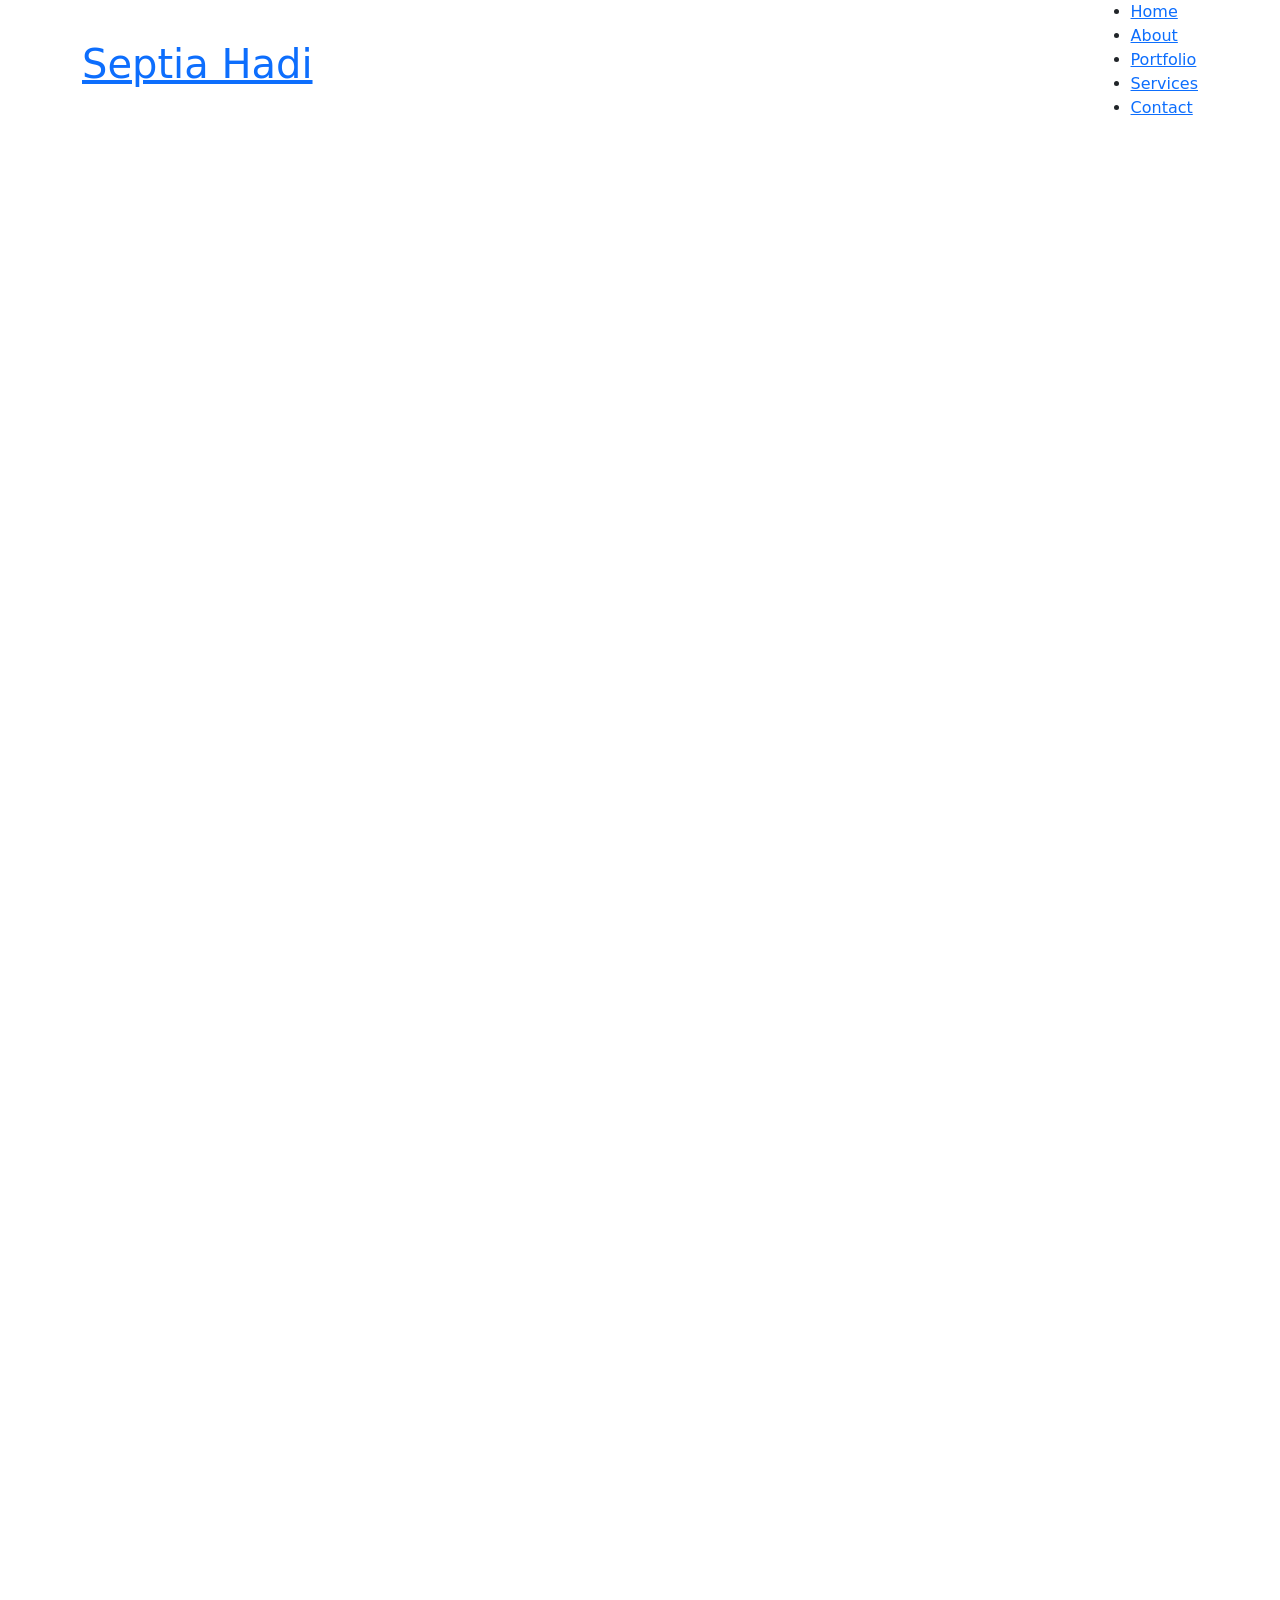
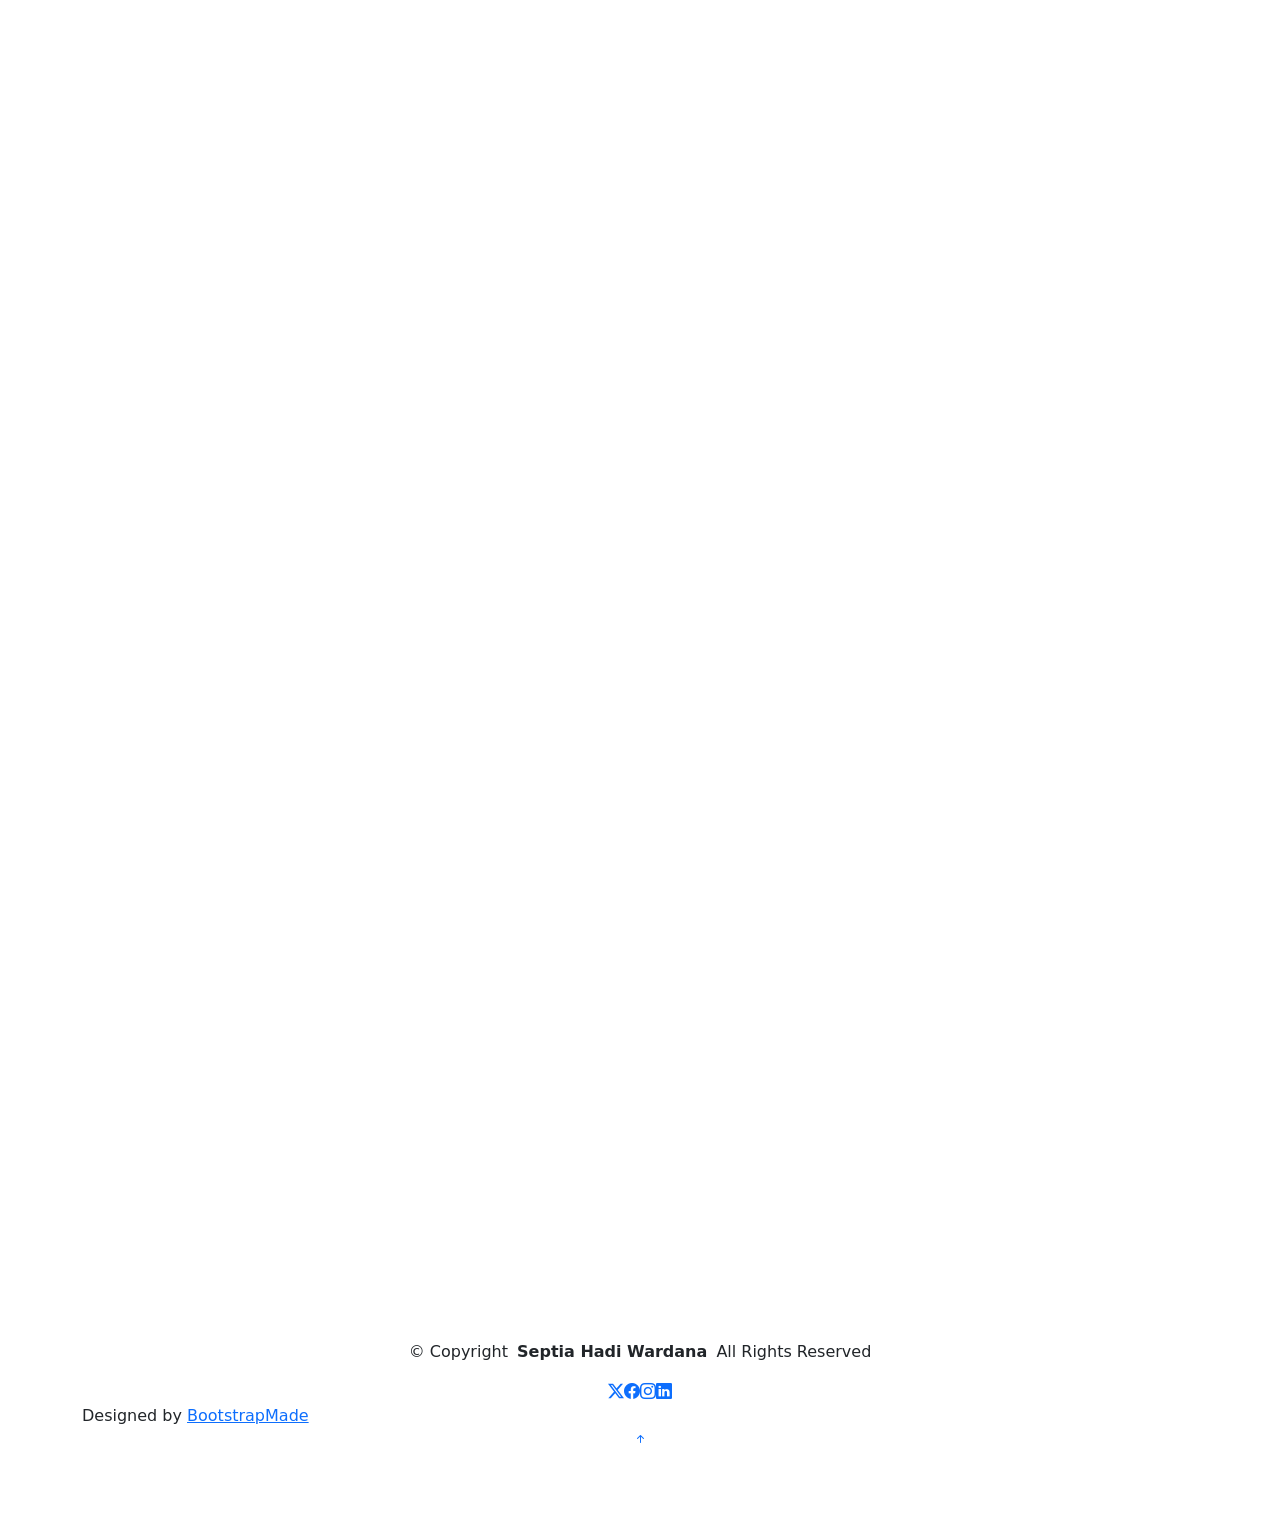
==== index.html @ 5778db3b "first commit" ====
<!DOCTYPE html>
<html lang="en">

<head>
  <meta charset="utf-8">
  <meta content="width=device-width, initial-scale=1.0" name="viewport">
  <title>Septia Hadi</title>
  <meta name="description" content="Website Portfolio">
  <meta name="keywords" content="Septia Hadi">

  <!-- Favicons -->
  <link href="assets/img/favicon.png" rel="icon">
  <link href="assets/img/apple-touch-icon.png" rel="apple-touch-icon">

  <!-- Fonts -->
  <link href="https://fonts.googleapis.com" rel="preconnect">
  <link href="https://fonts.gstatic.com" rel="preconnect" crossorigin>
  <link href="https://fonts.googleapis.com/css2?family=Roboto:ital,wght@0,100;0,300;0,400;0,500;0,700;0,900;1,100;1,300;1,400;1,500;1,700;1,900&family=Poppins:ital,wght@0,100;0,200;0,300;0,400;0,500;0,600;0,700;0,800;0,900;1,100;1,200;1,300;1,400;1,500;1,600;1,700;1,800;1,900&family=Raleway:ital,wght@0,100;0,200;0,300;0,400;0,500;0,600;0,700;0,800;0,900;1,100;1,200;1,300;1,400;1,500;1,600;1,700;1,800;1,900&display=swap" rel="stylesheet">

  <!-- Vendor CSS Files -->
  <link href="assets/vendor/bootstrap/css/bootstrap.min.css" rel="stylesheet">
  <link href="assets/vendor/bootstrap-icons/bootstrap-icons.css" rel="stylesheet">
  <link href="assets/vendor/aos/aos.css" rel="stylesheet">
  <link href="assets/vendor/glightbox/css/glightbox.min.css" rel="stylesheet">
  <link href="assets/vendor/swiper/swiper-bundle.min.css" rel="stylesheet">

  <!-- Main CSS File -->
  <link href="assets/css/main.css" rel="stylesheet">

  <!-- =======================================================
  * Template Name: DevFolio
  * Template URL: https://bootstrapmade.com/devfolio-bootstrap-portfolio-html-template/
  * Updated: Aug 07 2024 with Bootstrap v5.3.3
  * Author: BootstrapMade.com
  * License: https://bootstrapmade.com/license/
  ======================================================== -->
</head>

<body class="index-page">

  <header id="header" class="header d-flex align-items-center sticky-top">
    <div class="container-fluid container-xl position-relative d-flex align-items-center justify-content-between">

      <a href="index.html" class="logo d-flex align-items-center">
        <!-- Uncomment the line below if you also wish to use an image logo -->
        <!-- <img src="assets/img/logo.png" alt=""> -->
        <h1 class="sitename">Septia Hadi</h1>
      </a>

      <nav id="navmenu" class="navmenu">
        <ul>
          <li><a href="#hero" class="active">Home<br></a></li>
          <li><a href="#about">About</a></li>
          <li><a href="#portfolio">Portfolio</a></li>
          <li><a href="#services">Services</a></li>
          <li><a href="#contact">Contact</a></li>
        </ul>
        <i class="mobile-nav-toggle d-xl-none bi bi-list"></i>
      </nav>

    </div>
  </header>

  <main class="main">

    <!-- Hero Section -->
    <section id="hero" class="hero section dark-background">

      <img src="assets/img/hero-img3.jpg" alt="" data-aos="fade-in">

      <div class="container d-flex flex-column align-items-center justify-content-center text-center" data-aos="fade-up" data-aos-delay="80">
        <h1>Hi there... I'm</h1>
        <h2>Septia Hadi Wardana</h2>
        <p><span class="typed" data-typed-items="Geoscience, Data Visualization, GIS, Machine Learning Enthusiast"></span></p>
      </div>

    </section><!-- /Hero Section -->

    <!-- About Section -->
    <section id="about" class="resume section">

      <!-- Section Title -->
      <div class="container section-title" data-aos="fade-up">
        <h2>Resume</h2>
        <p>Resume and experience</p>
      </div><!-- End Section Title -->

      <div class="container">

        <div class="row">

          <div class="col-lg-6" data-aos="fade-up" data-aos-delay="100">
            <h3 class="resume-title">Sumary</h3>

            <div class="resume-item pb-0">
              <h4>Septia Hadi Wardana, S.T.</h4>
              <p><em>A professional with geological engineering background and deep interest in geospatial data analysis and AI application in the energy industry. Experienced in geological exploration, coal mining, GIS, and geoscience data analysis, I am currently developing expertise in data scientist processing with a focus on machine learning for geo-energy, and data-driven geological modeling.</em></p>
              <ul>
                <li>Indonesia</li>
                <li>(628) 11-591-004</li>
                <li>septiahdi.w.06@gmail.com</li>
              </ul>
            </div><!-- Edn Resume Item -->

            <h3 class="resume-title">Education</h3>
            <div class="resume-item">
              <h4>Specialization (Non-Degree) - Machine Learning</h4>
              <h5>2025 (ongoing)</h5>
              <p><em>Stanford Online by Stanford University</em></p>
              <p>Complete a specialization in Machine Learning that covers fundamental concepts such as supervised and unsupervised learning, neural networks, and their applications in geospatial data analysis and energy exploration.</p>
            </div><!-- Edn Resume Item -->

            <div class="resume-item">
              <h4>Bachelor of Science - Geological Engineering</h4>
              <h5>2017</h5>
              <p><em>Mulawarman University, East Kalimantan</em></p>
              <p>Gained an in-depth understanding of structural geology, natural resource exploration, and GIS and geological modeling applications. The thesis focuses on analyzing the geological structure of the anticline zone in Palaran District, which involves field data-based geological mapping and interpretation.</p>
            </div><!-- Edn Resume Item -->

          </div>
<!--
          <div class="col-lg-6" data-aos="fade-up" data-aos-delay="200">
            <h3 class="resume-title">Professional Experience</h3>
            <div class="resume-item">
              <h4>Senior graphic design specialist</h4>
              <h5>2019 - Present</h5>
              <p><em>Experion, New York, NY </em></p>
              <ul>
                <li>Lead in the design, development, and implementation of the graphic, layout, and production communication materials</li>
                <li>Delegate tasks to the 7 members of the design team and provide counsel on all aspects of the project. </li>
                <li>Supervise the assessment of all graphic materials in order to ensure quality and accuracy of the design</li>
                <li>Oversee the efficient use of production project budgets ranging from $2,000 - $25,000</li>
              </ul>
            </div><!-- Edn Resume Item -->
<!--
            <div class="resume-item">
              <h4>Graphic design specialist</h4>
              <h5>2017 - 2018</h5>
              <p><em>Stepping Stone Advertising, New York, NY</em></p>
              <ul>
                <li>Developed numerous marketing programs (logos, brochures,infographics, presentations, and advertisements).</li>
                <li>Managed up to 5 projects or tasks at a given time while under pressure</li>
                <li>Recommended and consulted with clients on the most appropriate graphic design</li>
                <li>Created 4+ design presentations and proposals a month for clients and account managers</li>
              </ul>
            </div><!-- Edn Resume Item -->

          </div>

        </div>

      </div>
    </section><!-- /Resume Section -->


    <!-- Portfolio Section -->
    <section id="portfolio" class="portfolio section">

      <!-- Section Title -->
      <div class="container section-title" data-aos="fade-up">
        <h2>Portfolio</h2>
        <p>My Featured Works</p>
      </div><!-- End Section Title -->

      <div class="container">

        <div class="isotope-layout" data-default-filter="*" data-layout="masonry" data-sort="original-order">

          <ul class="portfolio-filters isotope-filters" data-aos="fade-up" data-aos-delay="100">
            <li data-filter="*" class="filter-active">All</li>
            <li data-filter=".filter-app">Research & Projects</li>
            <li data-filter=".filter-product">Data Visualization</li>
            <li data-filter=".filter-insight">Article</li>
            <li data-filter=".filter-branding">Branding</li>
            <li data-filter=".filter-books">Photography</li>
          </ul><!-- End Portfolio Filters -->

          <div class="row gy-4 isotope-container" data-aos="fade-up" data-aos-delay="200">

            <div class="col-lg-4 col-md-6 portfolio-item isotope-item filter-app">
              <img src="assets/img/portfolio/improvement.png" class="img-fluid" alt="">
              <div class="portfolio-info">
                <h4>MINING IMPROVEMENT : “Optimizing Lost Time During Operator Shift Change”</h4>
                <p>Reseacrh & Improvement - Reducing Loss Time During Operator Shift Change from 8.8% to 0% by Optimizing the Duration of Morning Talk/P5M on Panel 2 (F4.3 & F4.4).</p>
                <a href="assets/img/portfolio/improvement.png" title="Geological Structure Cross-Section Restoration of the Anticline Zone in the Handil Bakti Area" data-gallery="portfolio-gallery-app" class="glightbox preview-link"><i class="bi bi-zoom-in"></i></a>
                <a href="https://drive.google.com/file/d/1AMleddajtrNzSu20CA59-ZBj1AzIqWbc/view?usp=sharing" title="More Details" class="details-link"><i class="bi bi-link-45deg"></i></a>
              </div>
            </div><!-- End Portfolio Research & Projects 7 Item -->

            <div class="col-lg-4 col-md-6 portfolio-item isotope-item filter-app">
              <img src="assets/img/portfolio/short-term-forecasting.png" class="img-fluid" alt="">
              <div class="portfolio-info">
                <h4>Short-term Mine Planning : Forecasting</h4>
                <p>Short Term Planning in mining is a plan that typically covers a daily to monthly period, depending on operational objectives and needs. It aims to effectively manage mine operations in the short term, taking into consideration production targets, material quality and safety.</p>
                <a href="assets/img/portfolio/short-term-forecasting.png" title="Short Term Planning in mining is a plan that typically covers a daily to monthly period, depending on operational objectives and needs. It aims to effectively manage mine operations in the short term, taking into consideration production targets, material quality and safety." data-gallery="portfolio-gallery-app" class="glightbox preview-link"><i class="bi bi-zoom-in"></i></a>
                <a href="https://drive.google.com/file/d/1YYc7R0ngNl-bxmYIabHUtcRuqEPh7b5A/view?usp=sharing" title="More Details" class="details-link"><i class="bi bi-link-45deg"></i></a>
              </div>
            </div><!-- End Portfolio Research & Projects 6 Item -->

            <div class="col-lg-4 col-md-6 portfolio-item isotope-item filter-app">
              <img src="assets/img/portfolio/Thesis-structure.png" class="img-fluid" alt="">
              <div class="portfolio-info">
                <h4>Geological Structure Cross-Section Restoration of the Anticline Zone in the Handil Bakti Area</h4>
                <p>Publication - Geological Structure Cross-Section Restoration of the Anticline Zone in the Handil Bakti Area, Palaran District, Samarinda City.. Thesis, Geological Engineering, Mulawarman University.</p>
                <a href="assets/img/portfolio/Thesis-structure.png" title="Geological Structure Cross-Section Restoration of the Anticline Zone in the Handil Bakti Area" data-gallery="portfolio-gallery-app" class="glightbox preview-link"><i class="bi bi-zoom-in"></i></a>
                <a href="https://drive.google.com/file/d/1Cml87aP_Icdf6f_Ra-2USGdxmuumQ4Oz/view?usp=sharing" title="More Details" class="details-link"><i class="bi bi-link-45deg"></i></a>
              </div>
            </div><!-- End Portfolio Research & Projects 5 Item -->

            <div class="col-lg-4 col-md-6 portfolio-item isotope-item filter-app">
              <img src="assets/img/portfolio/thesis-mapping.png" class="img-fluid" alt="">
              <div class="portfolio-info">
                <h4>Geological Mapping of the Handil Bakti Area, Palaran District, Samarinda City.</h4>
                <p>Publication - Geological Mapping of the Handil Bakti Area, Palaran District, Samarinda City. Thesis, Geological Engineering, Mulawarman University.</p>
                <a href="assets/img/portfolio/thesis-mapping.png" title="Geological Mapping of the Handil Bakti Area, Palaran District, Samarinda City." data-gallery="portfolio-gallery-app" class="glightbox preview-link"><i class="bi bi-zoom-in"></i></a>
                <a href="https://drive.google.com/file/d/1qs7FHbYeqw5Nwg7Xt7-zQJHEC0_q6M6q/view?usp=sharing" title="More Details" class="details-link"><i class="bi bi-link-45deg"></i></a>
              </div>
            </div><!-- End Portfolio Research & Projects 4 Item -->

            <div class="col-lg-4 col-md-6 portfolio-item isotope-item filter-app">
              <img src="assets/img/portfolio/Bahan galian C.png" class="img-fluid" alt="">
              <div class="portfolio-info">
                <h4>Geology and Mine Utilization of C Mineral Resources in Bukit Raya</h4>
                <p>Publication - Geology and Mine Utilization of C Mineral Resources in Bukit Raya Village, Tenggarong Seberang Subdistrict, Kutai Kartanegara Regency, East Kalimantan. Vol. 2, No. 1 (2019), Journal of Geological Engineering, Mulawarman University: BASIN.</p>
                <a href="assets/img/portfolio/Bahan galian C.png" title="Geology and Mine Utilization of C Mineral Resources in Bukit Raya" data-gallery="portfolio-gallery-app" class="glightbox preview-link"><i class="bi bi-zoom-in"></i></a>
                <a href="https://e-journals.unmul.ac.id/index.php/TG/article/view/6450" title="More Details" class="details-link"><i class="bi bi-link-45deg"></i></a>
              </div>
            </div><!-- End Portfolio Research & Projects 2 Item -->

            <div class="col-lg-4 col-md-6 portfolio-item isotope-item filter-app">
              <img src="assets/img/portfolio/erosivity.png" class="img-fluid" alt="">
              <div class="portfolio-info">
                <h4>Geographic Information System in the Analysis of Erosivity and Runoff Water Calculation in the Gunung Lingai Area</h4>
                <p>Research - Geographic Information System in the Analysis of Erosivity and Runoff Water Calculation in the Gunung Lingai Area, Samarinda City. Mengkarang Competition 2019.</p>
                <a href="assets/img/portfolio/erosivity.png" title="Geographic Information System in the Analysis of Erosivity and Runoff Water Calculation in the Gunung Lingai Area" data-gallery="portfolio-gallery-app" class="glightbox preview-link"><i class="bi bi-zoom-in"></i></a>
                <a href="https://drive.google.com/file/d/1UuHQykqvflIzIGz6r37oJo85gh1WY4OM/view?usp=sharing" title="More Details" class="details-link"><i class="bi bi-link-45deg"></i></a>
              </div>
            </div><!-- End Portfolio Research & Projects 1 Item -->
<!--
            <div class="col-lg-4 col-md-6 portfolio-item isotope-item filter-product">
              <img src="assets/img/portfolio/product-3.jpg" class="img-fluid" alt="">
              <div class="portfolio-info">
                <h4>Product 3</h4>
                <p>Lorem ipsum, dolor sit amet consectetur</p>
                <a href="assets/img/portfolio/product-3.jpg" title="Product 3" data-gallery="portfolio-gallery-product" class="glightbox preview-link"><i class="bi bi-zoom-in"></i></a>
                <a href="portfolio-details.html" title="More Details" class="details-link"><i class="bi bi-link-45deg"></i></a>
              </div>
            </div><!-- End Portfolio Item -->

            <div class="col-lg-4 col-md-6 portfolio-item isotope-item filter-insight">
              <img src="assets/img/portfolio/besr.png" class="img-fluid" alt="">
              <div class="portfolio-info">
                <h4>BESR (Break Even Stripping Ratio) & Stripping Ratio Pit Limit</h4>
                <p>BESR (Break-Even Stripping Ratio) adalah rasio penting dalam penambangan terbuka yang menentukan batas kelayakan ekonomis antara jumlah material penutup (overburden) yang harus dipindahkan dan jumlah bijih atau batubara yang dapat diambil secara menguntungkan.</p>
                <a href="assets/img/portfolio/besr.png" title="Perencanaan tambang jangka panjang mencakup pemodelan sumber daya, penjadwalan produksi, perencanaan infrastruktur, hingga penanganan risiko lingkungan dan geoteknik. Proses ini tidak hanya berfokus pada optimalisasi produksi dalam jangka pendek tetapi juga mempertimbangkan faktor keberlanjutan, efisiensi biaya, dan kepatuhan terhadap regulasi lingkungan dalam jangka panjang." data-gallery="portfolio-gallery-insight" class="glightbox preview-link"><i class="bi bi-zoom-in"></i></a>
                <a href="https://septiahadi.medium.com/besr-break-even-stripping-ratio-stripping-ratio-pit-limit-mineportofolio-337b28f79fb4" title="More Details" class="details-link"><i class="bi bi-link-45deg"></i></a>
              </div>
            </div><!-- End Portfolio insight 4 Item -->

            <div class="col-lg-4 col-md-6 portfolio-item isotope-item filter-insight">
              <img src="assets/img/portfolio/long-term-process.png" class="img-fluid" alt="">
              <div class="portfolio-info">
                <h4>Long-term Mine Planning Flow Process</h4>
                <p>Perencanaan tambang jangka panjang mencakup pemodelan sumber daya, penjadwalan produksi, perencanaan infrastruktur, hingga penanganan risiko lingkungan dan geoteknik.</p>
                <a href="assets/img/portfolio/long-term-process.png" title="Perencanaan tambang jangka panjang mencakup pemodelan sumber daya, penjadwalan produksi, perencanaan infrastruktur, hingga penanganan risiko lingkungan dan geoteknik. Proses ini tidak hanya berfokus pada optimalisasi produksi dalam jangka pendek tetapi juga mempertimbangkan faktor keberlanjutan, efisiensi biaya, dan kepatuhan terhadap regulasi lingkungan dalam jangka panjang." data-gallery="portfolio-gallery-insight" class="glightbox preview-link"><i class="bi bi-zoom-in"></i></a>
                <a href="https://septiahadi.medium.com/long-term-mine-planning-flow-process-9f9b1337d91e" title="More Details" class="details-link"><i class="bi bi-link-45deg"></i></a>
              </div>
            </div><!-- End Portfolio insight 3 Item -->

            <div class="col-lg-4 col-md-6 portfolio-item isotope-item filter-insight">
              <img src="assets/img/portfolio/geologi-mining.png" class="img-fluid" alt="">
              <div class="portfolio-info">
                <h4>Geology & Mining: Introduction</h4>
                <p>Artikel ini akan mengulas bagaimana geologi dan pertambangan bekerja selaras dalam proses eksplorasi hingga produksi, serta tantangan yang dihadapi dalam menjaga keberlanjutan dan efisiensi industri ini.</p>
                <a href="assets/img/portfolio/geologi-mining.png" title="Artikel ini akan mengulas bagaimana geologi dan pertambangan bekerja selaras dalam proses eksplorasi hingga produksi, serta tantangan yang dihadapi dalam menjaga keberlanjutan dan efisiensi industri ini." data-gallery="portfolio-gallery-insight" class="glightbox preview-link"><i class="bi bi-zoom-in"></i></a>
                <a href="https://septiahadi.medium.com/geology-mining-introduction-a951908e8b56" title="More Details" class="details-link"><i class="bi bi-link-45deg"></i></a>
              </div>
            </div><!-- End Portfolio insight 2 Item -->

            <div class="col-lg-4 col-md-6 portfolio-item isotope-item filter-insight">
              <img src="assets/img/portfolio/IMC-PETA KONTUR.jpg" class="img-fluid" alt="">
              <div class="portfolio-info">
                <h4>Mapping Using Drone</h4>
                <p>Proyek: Pemetaan Asrama Mahasiswa Teluk Bintuni, Papua Barat</p>
                <a href="assets/img/portfolio/IMC-PETA KONTUR.jpg" title="Mapping Using Drone (Basic Level)" data-gallery="portfolio-gallery-insight" class="glightbox preview-link"><i class="bi bi-zoom-in"></i></a>
                <a href="https://septiahadi.medium.com/pelatihan-pemetaan-drone-di-indonesia-mapping-center-imc-b3dcebba1f2a" title="More Details" class="details-link"><i class="bi bi-link-45deg"></i></a>
              </div>
            </div><!-- End Portfolio insight 1 Item -->
<!--
            <div class="col-lg-4 col-md-6 portfolio-item isotope-item filter-branding">
              <img src="assets/img/portfolio/branding-3.jpg" class="img-fluid" alt="">
              <div class="portfolio-info">
                <h4>Branding 3</h4>
                <p>Lorem ipsum, dolor sit amet consectetur</p>
                <a href="assets/img/portfolio/branding-3.jpg" title="Branding 2" data-gallery="portfolio-gallery-branding" class="glightbox preview-link"><i class="bi bi-zoom-in"></i></a>
                <a href="portfolio-details.html" title="More Details" class="details-link"><i class="bi bi-link-45deg"></i></a>
              </div>
            </div><!-- End Portfolio Item -->
<!--
            <div class="col-lg-4 col-md-6 portfolio-item isotope-item filter-books">
              <img src="assets/img/portfolio/books-3.jpg" class="img-fluid" alt="">
              <div class="portfolio-info">
                <h4>Books 3</h4>
                <p>Lorem ipsum, dolor sit amet consectetur</p>
                <a href="assets/img/portfolio/books-3.jpg" title="Branding 3" data-gallery="portfolio-gallery-book" class="glightbox preview-link"><i class="bi bi-zoom-in"></i></a>
                <a href="portfolio-details.html" title="More Details" class="details-link"><i class="bi bi-link-45deg"></i></a>
              </div>
            </div><!-- End Portfolio Item -->

          </div><!-- End Portfolio Container -->

        </div>

      </div>

    </section><!-- /Portfolio Section -->

    <!-- Services Section -->
    <section id="services" class="services section">

      <!-- Section Title -->
      <div class="container section-title" data-aos="fade-up">
        <h2>Services</h2>
        <p>Necessitatibus eius consequatur ex aliquid fuga eum quidem sint consectetur velit</p>
      </div><!-- End Section Title -->

      <div class="container">

        <div class="row gy-4">

          <div class="col-lg-4 col-md-6" data-aos="fade-up" data-aos-delay="100">
            <div class="service-item  position-relative">
              <div class="icon">
                <i class="bi bi-activity"></i>
              </div>
              <a href="#" class="stretched-link">
                <h3>Nesciunt Mete</h3>
              </a>
              <p>Provident nihil minus qui consequatur non omnis maiores. Eos accusantium minus dolores iure perferendis tempore et consequatur.</p>
            </div>
          </div><!-- End Service Item -->

          <div class="col-lg-4 col-md-6" data-aos="fade-up" data-aos-delay="200">
            <div class="service-item position-relative">
              <div class="icon">
                <i class="bi bi-broadcast"></i>
              </div>
              <a href="#" class="stretched-link">
                <h3>Eosle Commodi</h3>
              </a>
              <p>Ut autem aut autem non a. Sint sint sit facilis nam iusto sint. Libero corrupti neque eum hic non ut nesciunt dolorem.</p>
            </div>
          </div><!-- End Service Item -->

          <div class="col-lg-4 col-md-6" data-aos="fade-up" data-aos-delay="300">
            <div class="service-item position-relative">
              <div class="icon">
                <i class="bi bi-easel"></i>
              </div>
              <a href="#" class="stretched-link">
                <h3>Ledo Markt</h3>
              </a>
              <p>Ut excepturi voluptatem nisi sed. Quidem fuga consequatur. Minus ea aut. Vel qui id voluptas adipisci eos earum corrupti.</p>
            </div>
          </div><!-- End Service Item -->

          <div class="col-lg-4 col-md-6" data-aos="fade-up" data-aos-delay="400">
            <div class="service-item position-relative">
              <div class="icon">
                <i class="bi bi-bounding-box-circles"></i>
              </div>
              <a href="#" class="stretched-link">
                <h3>Asperiores Commodit</h3>
              </a>
              <p>Non et temporibus minus omnis sed dolor esse consequatur. Cupiditate sed error ea fuga sit provident adipisci neque.</p>
              <a href="#" class="stretched-link"></a>
            </div>
          </div><!-- End Service Item -->

          <div class="col-lg-4 col-md-6" data-aos="fade-up" data-aos-delay="500">
            <div class="service-item position-relative">
              <div class="icon">
                <i class="bi bi-calendar4-week"></i>
              </div>
              <a href="#" class="stretched-link">
                <h3>Velit Doloremque</h3>
              </a>
              <p>Cumque et suscipit saepe. Est maiores autem enim facilis ut aut ipsam corporis aut. Sed animi at autem alias eius labore.</p>
              <a href="#" class="stretched-link"></a>
            </div>
          </div><!-- End Service Item -->

          <div class="col-lg-4 col-md-6" data-aos="fade-up" data-aos-delay="600">
            <div class="service-item position-relative">
              <div class="icon">
                <i class="bi bi-chat-square-text"></i>
              </div>
              <a href="#" class="stretched-link">
                <h3>Dolori Architecto</h3>
              </a>
              <p>Hic molestias ea quibusdam eos. Fugiat enim doloremque aut neque non et debitis iure. Corrupti recusandae ducimus enim.</p>
              <a href="#" class="stretched-link"></a>
            </div>
          </div><!-- End Service Item -->

        </div>

      </div>

    </section><!-- /Services Section -->

    <!-- Stats Section -->
<!--
    <section id="stats" class="stats section accent-background">

      <img src="assets/img/stats-bg.jpg" alt="" data-aos="fade-in">

      <div class="container position-relative" data-aos="fade-up" data-aos-delay="100">

        <div class="row gy-4">

          <div class="col-lg-3 col-md-6">
            <div class="stats-item text-center w-100 h-100">
              <span data-purecounter-start="0" data-purecounter-end="232" data-purecounter-duration="0" class="purecounter">232</span>
              <p>Clients</p>
            </div>
          </div><!-- End Stats Item -->
<!--
          <div class="col-lg-3 col-md-6">
            <div class="stats-item text-center w-100 h-100">
              <span data-purecounter-start="0" data-purecounter-end="521" data-purecounter-duration="0" class="purecounter">521</span>
              <p>Projects</p>
            </div>
          </div><!-- End Stats Item -->
<!--
          <div class="col-lg-3 col-md-6">
            <div class="stats-item text-center w-100 h-100">
              <span data-purecounter-start="0" data-purecounter-end="1453" data-purecounter-duration="0" class="purecounter">1453</span>
              <p>Hours Of Support</p>
            </div>
          </div><!-- End Stats Item -->
<!--
          <div class="col-lg-3 col-md-6">
            <div class="stats-item text-center w-100 h-100">
              <span data-purecounter-start="0" data-purecounter-end="32" data-purecounter-duration="0" class="purecounter">32</span>
              <p>Awards</p>
            </div>
          </div><!-- End Stats Item -->

        </div>

      </div>

    </section><!-- /Stats Section -->
<!--
    <!-- Pricing Section -->
    <section id="pricing" class="pricing section"> 
      

      <!-- Section Title -->
<!--
      <div class="container section-title" data-aos="fade-up">
        <h2>Pricing</h2>
        <p>Necessitatibus eius consequatur ex aliquid fuga eum quidem sint consectetur velit</p>
      </div><!-- End Section Title -->
<!--
      <div class="container" data-aos="fade-up" data-aos-delay="100">

        <div class="row gy-4 gx-lg-5">

          <div class="col-lg-6">
            <div class="pricing-item d-flex justify-content-between">
              <h3>Portrait Photography</h3>
              <h4>$160.00</h4>
            </div>
          </div><!-- End Pricing Item -->
<!--
          <div class="col-lg-6">
            <div class="pricing-item d-flex justify-content-between">
              <h3>Fashion Photography</h3>
              <h4>$300.00</h4>
            </div>
          </div><!-- End Pricing Item -->
<!--
          <div class="col-lg-6">
            <div class="pricing-item d-flex justify-content-between">
              <h3>Sports Photography</h3>
              <h4>$200.00</h4>
            </div>
          </div><!-- End Pricing Item -->
<!--
          <div class="col-lg-6">
            <div class="pricing-item d-flex justify-content-between">
              <h3>Still Life Photography</h3>
              <h4>$120.00</h4>
            </div>
          </div><!-- End Pricing Item -->
<!--
          <div class="col-lg-6">
            <div class="pricing-item d-flex justify-content-between">
              <h3>Wedding Photography</h3>
              <h4>$500.00</h4>
            </div>
          </div><!-- End Pricing Item -->
<!--
          <div class="col-lg-6">
            <div class="pricing-item d-flex justify-content-between">
              <h3>Photojournalism</h3>
              <h4>$200.00</h4>
            </div>
          </div><!-- End Pricing Item -->

        </div>

      </div>

    </section><!-- /Pricing Section -->

    <!-- Faq Section -->
    <section id="faq" class="faq section">
<!--
      <div class="container">

        <div class="row gy-4">

          <div class="col-lg-4" data-aos="fade-up" data-aos-delay="100">
            <div class="content px-xl-5">
              <h3><span>Frequently Asked </span><strong>Questions</strong></h3>
              <p>
                Lorem ipsum dolor sit amet, consectetur adipiscing elit, sed do eiusmod tempor incididunt ut labore et dolore magna aliqua. Duis aute irure dolor in reprehenderit
              </p>
            </div>
          </div>

          <div class="col-lg-8" data-aos="fade-up" data-aos-delay="200">

            <div class="faq-container">
              <div class="faq-item faq-active">
                <h3><span class="num">1.</span> <span>Non consectetur a erat nam at lectus urna duis?</span></h3>
                <div class="faq-content">
                  <p>Feugiat pretium nibh ipsum consequat. Tempus iaculis urna id volutpat lacus laoreet non curabitur gravida. Venenatis lectus magna fringilla urna porttitor rhoncus dolor purus non.</p>
                </div>
                <i class="faq-toggle bi bi-chevron-right"></i>
              </div><!-- End Faq item-->
<!--
              <div class="faq-item">
                <h3><span class="num">2.</span> <span>Feugiat scelerisque varius morbi enim nunc faucibus a pellentesque?</span></h3>
                <div class="faq-content">
                  <p>Dolor sit amet consectetur adipiscing elit pellentesque habitant morbi. Id interdum velit laoreet id donec ultrices. Fringilla phasellus faucibus scelerisque eleifend donec pretium. Est pellentesque elit ullamcorper dignissim. Mauris ultrices eros in cursus turpis massa tincidunt dui.</p>
                </div>
                <i class="faq-toggle bi bi-chevron-right"></i>
              </div><!-- End Faq item-->
<!--
              <div class="faq-item">
                <h3><span class="num">3.</span> <span>Dolor sit amet consectetur adipiscing elit pellentesque?</span></h3>
                <div class="faq-content">
                  <p>Eleifend mi in nulla posuere sollicitudin aliquam ultrices sagittis orci. Faucibus pulvinar elementum integer enim. Sem nulla pharetra diam sit amet nisl suscipit. Rutrum tellus pellentesque eu tincidunt. Lectus urna duis convallis convallis tellus. Urna molestie at elementum eu facilisis sed odio morbi quis</p>
                </div>
                <i class="faq-toggle bi bi-chevron-right"></i>
              </div><!-- End Faq item-->
<!--
              <div class="faq-item">
                <h3><span class="num">4.</span> <span>Ac odio tempor orci dapibus. Aliquam eleifend mi in nulla?</span></h3>
                <div class="faq-content">
                  <p>Dolor sit amet consectetur adipiscing elit pellentesque habitant morbi. Id interdum velit laoreet id donec ultrices. Fringilla phasellus faucibus scelerisque eleifend donec pretium. Est pellentesque elit ullamcorper dignissim. Mauris ultrices eros in cursus turpis massa tincidunt dui.</p>
                </div>
                <i class="faq-toggle bi bi-chevron-right"></i>
              </div><!-- End Faq item-->
<!--
              <div class="faq-item">
                <h3><span class="num">5.</span> <span>Tempus quam pellentesque nec nam aliquam sem et tortor consequat?</span></h3>
                <div class="faq-content">
                  <p>Molestie a iaculis at erat pellentesque adipiscing commodo. Dignissim suspendisse in est ante in. Nunc vel risus commodo viverra maecenas accumsan. Sit amet nisl suscipit adipiscing bibendum est. Purus gravida quis blandit turpis cursus in</p>
                </div>
                <i class="faq-toggle bi bi-chevron-right"></i>
              </div><!-- End Faq item-->

            </div>

          </div>
        </div>

      </div>

    </section><!-- /Faq Section -->

    <!-- Testimonials Section -->
    <section id="testimonials" class="testimonials section accent-background">
<!--
      <img src="assets/img/testimonials-bg.jpg" class="testimonials-bg" alt="">

      <div class="container" data-aos="fade-up" data-aos-delay="100">

        <div class="swiper init-swiper">
          <script type="application/json" class="swiper-config">
            {
              "loop": true,
              "speed": 600,
              "autoplay": {
                "delay": 5000
              },
              "slidesPerView": "auto",
              "pagination": {
                "el": ".swiper-pagination",
                "type": "bullets",
                "clickable": true
              }
            }
          </script>
          <div class="swiper-wrapper">

            <div class="swiper-slide">
              <div class="testimonial-item">
                <img src="assets/img/testimonials/testimonials-1.jpg" class="testimonial-img" alt="">
                <h3>Saul Goodman</h3>
                <h4>Ceo &amp; Founder</h4>
                <div class="stars">
                  <i class="bi bi-star-fill"></i><i class="bi bi-star-fill"></i><i class="bi bi-star-fill"></i><i class="bi bi-star-fill"></i><i class="bi bi-star-fill"></i>
                </div>
                <p>
                  <i class="bi bi-quote quote-icon-left"></i>
                  <span>Proin iaculis purus consequat sem cure digni ssim donec porttitora entum suscipit rhoncus. Accusantium quam, ultricies eget id, aliquam eget nibh et. Maecen aliquam, risus at semper.</span>
                  <i class="bi bi-quote quote-icon-right"></i>
                </p>
              </div>
            </div><!-- End testimonial item -->
<!--
            <div class="swiper-slide">
              <div class="testimonial-item">
                <img src="assets/img/testimonials/testimonials-2.jpg" class="testimonial-img" alt="">
                <h3>Sara Wilsson</h3>
                <h4>Designer</h4>
                <div class="stars">
                  <i class="bi bi-star-fill"></i><i class="bi bi-star-fill"></i><i class="bi bi-star-fill"></i><i class="bi bi-star-fill"></i><i class="bi bi-star-fill"></i>
                </div>
                <p>
                  <i class="bi bi-quote quote-icon-left"></i>
                  <span>Export tempor illum tamen malis malis eram quae irure esse labore quem cillum quid cillum eram malis quorum velit fore eram velit sunt aliqua noster fugiat irure amet legam anim culpa.</span>
                  <i class="bi bi-quote quote-icon-right"></i>
                </p>
              </div>
            </div><!-- End testimonial item -->
<!--
            <div class="swiper-slide">
              <div class="testimonial-item">
                <img src="assets/img/testimonials/testimonials-3.jpg" class="testimonial-img" alt="">
                <h3>Jena Karlis</h3>
                <h4>Store Owner</h4>
                <div class="stars">
                  <i class="bi bi-star-fill"></i><i class="bi bi-star-fill"></i><i class="bi bi-star-fill"></i><i class="bi bi-star-fill"></i><i class="bi bi-star-fill"></i>
                </div>
                <p>
                  <i class="bi bi-quote quote-icon-left"></i>
                  <span>Enim nisi quem export duis labore cillum quae magna enim sint quorum nulla quem veniam duis minim tempor labore quem eram duis noster aute amet eram fore quis sint minim.</span>
                  <i class="bi bi-quote quote-icon-right"></i>
                </p>
              </div>
            </div><!-- End testimonial item -->
<!--
            <div class="swiper-slide">
              <div class="testimonial-item">
                <img src="assets/img/testimonials/testimonials-4.jpg" class="testimonial-img" alt="">
                <h3>Matt Brandon</h3>
                <h4>Freelancer</h4>
                <div class="stars">
                  <i class="bi bi-star-fill"></i><i class="bi bi-star-fill"></i><i class="bi bi-star-fill"></i><i class="bi bi-star-fill"></i><i class="bi bi-star-fill"></i>
                </div>
                <p>
                  <i class="bi bi-quote quote-icon-left"></i>
                  <span>Fugiat enim eram quae cillum dolore dolor amet nulla culpa multos export minim fugiat minim velit minim dolor enim duis veniam ipsum anim magna sunt elit fore quem dolore labore illum veniam.</span>
                  <i class="bi bi-quote quote-icon-right"></i>
                </p>
              </div>
            </div><!-- End testimonial item -->
<!--
            <div class="swiper-slide">
              <div class="testimonial-item">
                <img src="assets/img/testimonials/testimonials-5.jpg" class="testimonial-img" alt="">
                <h3>John Larson</h3>
                <h4>Entrepreneur</h4>
                <div class="stars">
                  <i class="bi bi-star-fill"></i><i class="bi bi-star-fill"></i><i class="bi bi-star-fill"></i><i class="bi bi-star-fill"></i><i class="bi bi-star-fill"></i>
                </div>
                <p>
                  <i class="bi bi-quote quote-icon-left"></i>
                  <span>Quis quorum aliqua sint quem legam fore sunt eram irure aliqua veniam tempor noster veniam enim culpa labore duis sunt culpa nulla illum cillum fugiat legam esse veniam culpa fore nisi cillum quid.</span>
                  <i class="bi bi-quote quote-icon-right"></i>
                </p>
              </div>
            </div><!-- End testimonial item -->

          </div>
          <div class="swiper-pagination"></div>
        </div>

      </div>

    </section><!-- /Testimonials Section -->

    <!-- Contact Section -->
    <section id="contact" class="contact section">

      <!-- Section Title -->
      <div class="container section-title" data-aos="fade-up">
        <h2>Contact</h2>
        <p>......</p>
      </div><!-- End Section Title -->

      <div class="container" data-aos="fade-up" data-aos-delay="100">

        <div class="info-wrap" data-aos="fade-up" data-aos-delay="200">
          <div class="row gy-5">

            <div class="col-lg-4">
              <div class="info-item d-flex align-items-center">
                <i class="bi bi-geo-alt flex-shrink-0"></i>
                <div>
                  <h3>Address</h3>
                  <p>Central Kalimantan, Indonesia</p>
                </div>
              </div>
            </div><!-- End Info Item -->

            <!--
            <div class="col-lg-4">
              <div class="info-item d-flex align-items-center">
                <i class="bi bi-telephone flex-shrink-0"></i>
                <div>
                  <h3>Call Us</h3>
                  <p>+1 5589 55488 55</p>
                </div>
              </div>
            </div><!-- End Info Item -->

            <div class="col-lg-4">
              <div class="info-item d-flex align-items-center">
                <i class="bi bi-envelope flex-shrink-0"></i>
                <div>
                  <h3>Email Us</h3>
                  <p>septiahadi.w.06@gmail.com</p>
                </div>
              </div>
            </div><!-- End Info Item -->

          </div>
        </div>

        <form action="forms/contact.php" method="post" class="php-email-form" data-aos="fade-up" data-aos-delay="300">
          <div class="row gy-4">

            <div class="col-md-6">
              <input type="text" name="name" class="form-control" placeholder="Your Name" required="">
            </div>

            <div class="col-md-6 ">
              <input type="email" class="form-control" name="email" placeholder="Your Email" required="">
            </div>

            <div class="col-md-12">
              <input type="text" class="form-control" name="subject" placeholder="Subject" required="">
            </div>

            <div class="col-md-12">
              <textarea class="form-control" name="message" rows="6" placeholder="Message" required=""></textarea>
            </div>

            <div class="col-md-12 text-center">
              <div class="loading">Loading</div>
              <div class="error-message"></div>
              <div class="sent-message">Your message has been sent. Thank you!</div>

              <button type="submit">Send Message</button>
            </div>

          </div>
        </form><!-- End Contact Form -->

      </div>

    </section><!-- /Contact Section -->

  </main>

  <footer id="footer" class="footer accent-background">

    <div class="container">
      <div class="copyright text-center ">
        <p>© <span>Copyright</span> <strong class="px-1 sitename">Septia Hadi Wardana</strong> <span>All Rights Reserved</span></p>
      </div>
      <div class="social-links d-flex justify-content-center">
        <a href=""><i class="bi bi-twitter-x"></i></a>
        <a href=""><i class="bi bi-facebook"></i></a>
        <a href=""><i class="bi bi-instagram"></i></a>
        <a href=""><i class="bi bi-linkedin"></i></a>
      </div>
      <div class="credits">
        <!-- All the links in the footer should remain intact. -->
        <!-- You can delete the links only if you've purchased the pro version. -->
        <!-- Licensing information: https://bootstrapmade.com/license/ -->
        <!-- Purchase the pro version with working PHP/AJAX contact form: [buy-url] -->
        Designed by <a href="https://bootstrapmade.com/">BootstrapMade</a>
      </div>
    </div>

  </footer>

  <!-- Scroll Top -->
  <a href="#" id="scroll-top" class="scroll-top d-flex align-items-center justify-content-center"><i class="bi bi-arrow-up-short"></i></a>

  <!-- Preloader -->
  <div id="preloader"></div>

  <!-- Vendor JS Files -->
  <script src="assets/vendor/bootstrap/js/bootstrap.bundle.min.js"></script>
  <script src="assets/vendor/php-email-form/validate.js"></script>
  <script src="assets/vendor/aos/aos.js"></script>
  <script src="assets/vendor/typed.js/typed.umd.js"></script>
  <script src="assets/vendor/waypoints/noframework.waypoints.js"></script>
  <script src="assets/vendor/purecounter/purecounter_vanilla.js"></script>
  <script src="assets/vendor/glightbox/js/glightbox.min.js"></script>
  <script src="assets/vendor/imagesloaded/imagesloaded.pkgd.min.js"></script>
  <script src="assets/vendor/isotope-layout/isotope.pkgd.min.js"></script>
  <script src="assets/vendor/swiper/swiper-bundle.min.js"></script>

  <!-- Main JS File -->
  <script src="assets/js/main.js"></script>

</body>

</html>
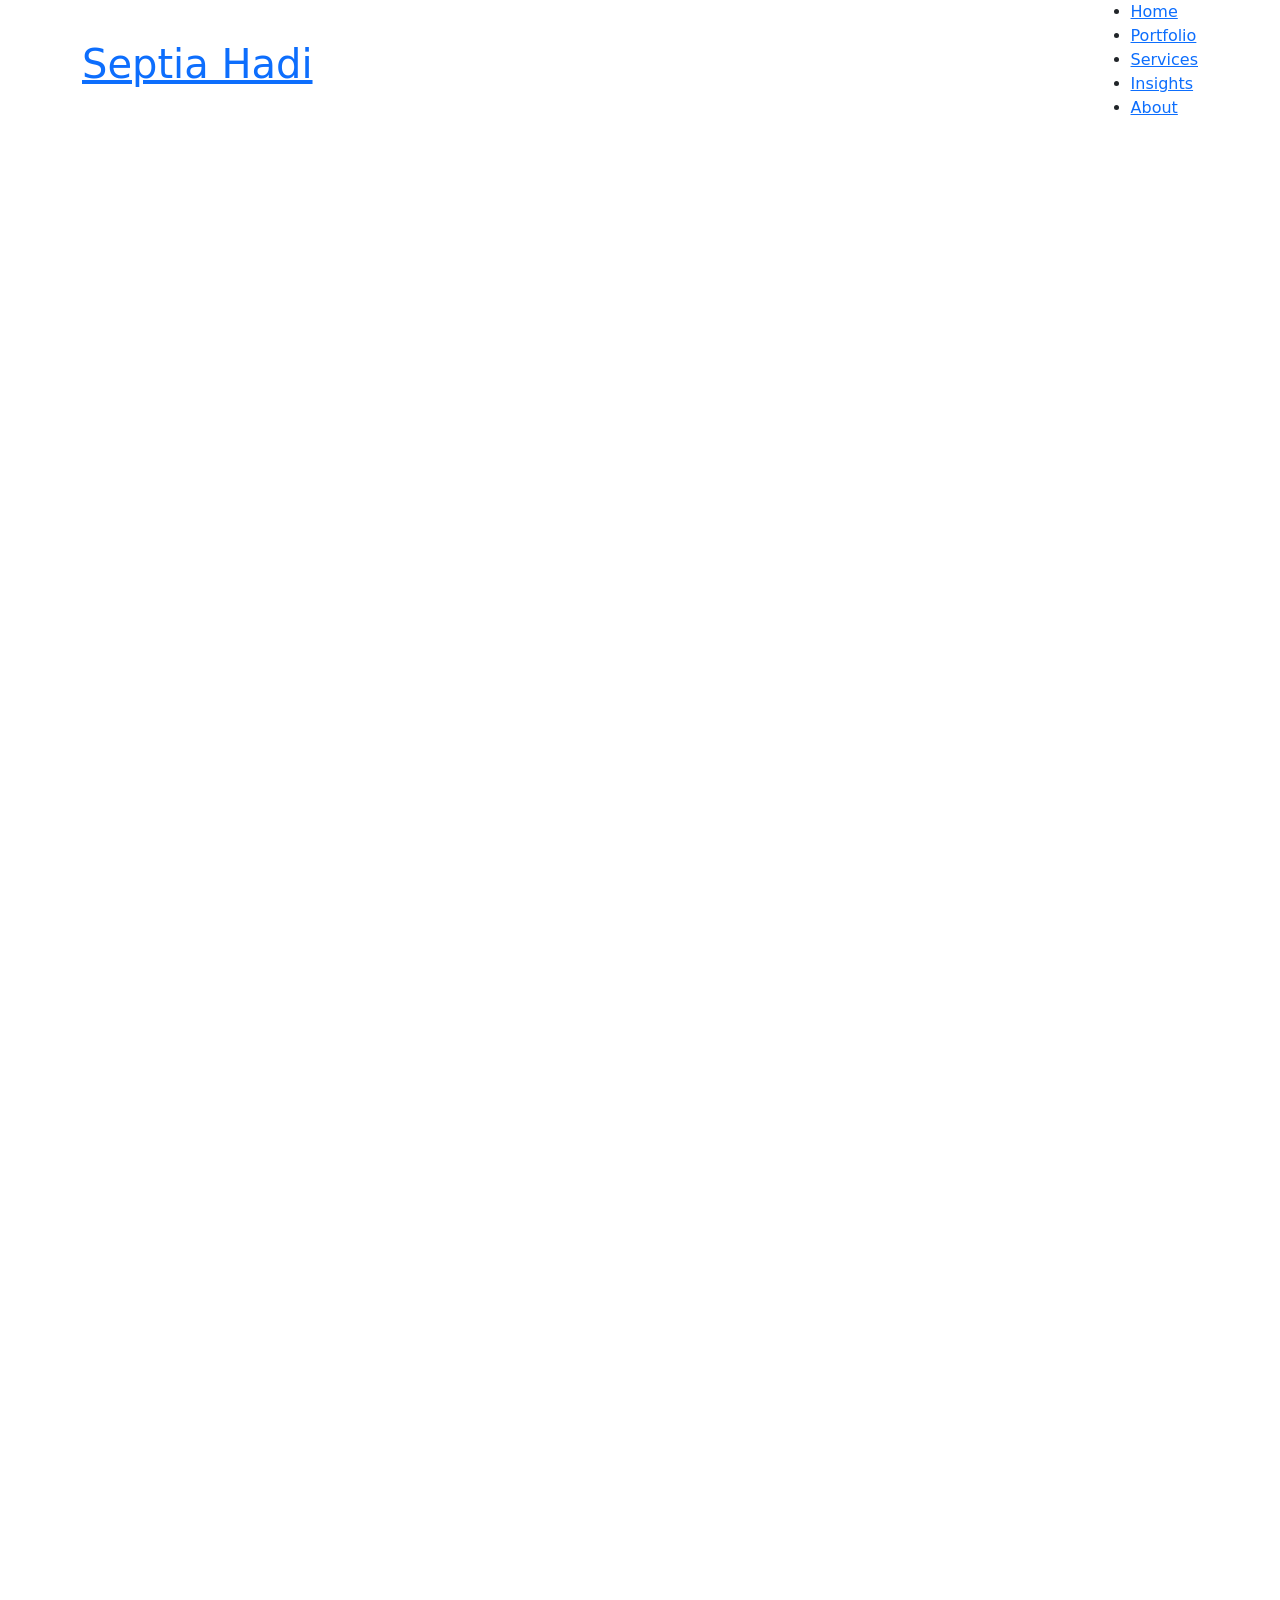
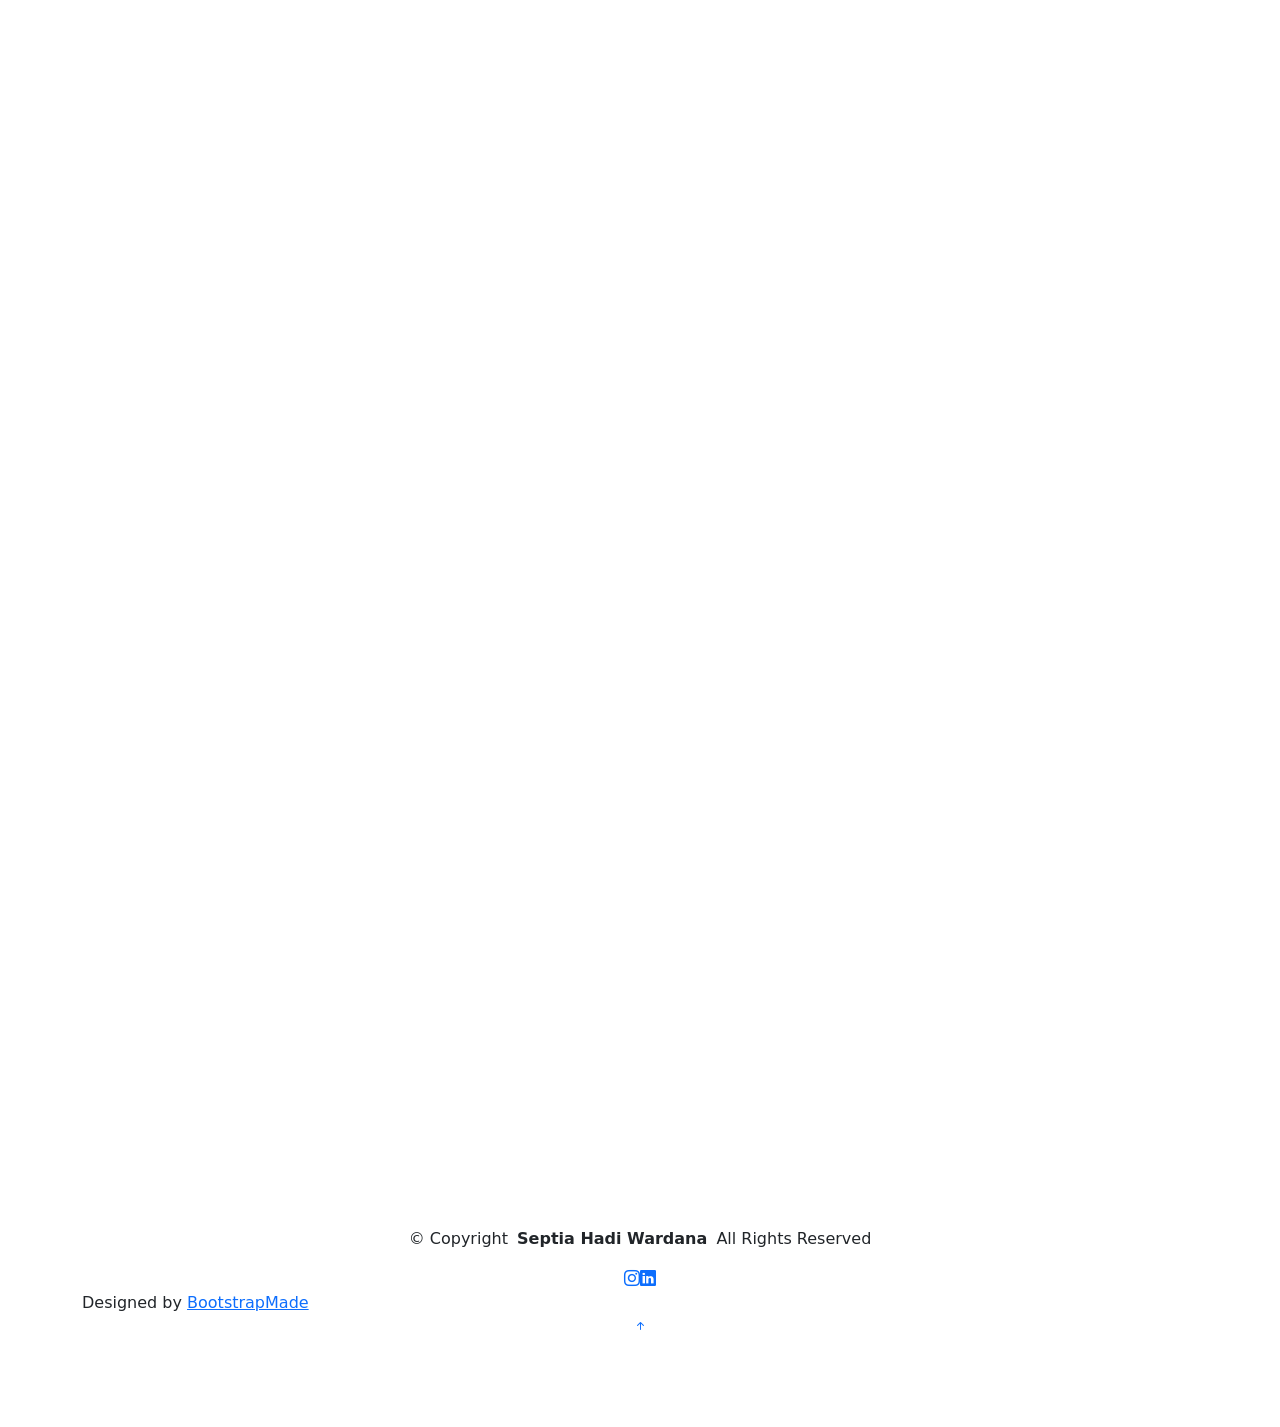
==== commit 43a39226: "perbaikan-1" ====
--- a/index.html
+++ b/index.html
@@ -9,7 +9,7 @@
   <meta name="keywords" content="Septia Hadi">
 
   <!-- Favicons -->
-  <link href="assets/img/favicon.png" rel="icon">
+  <link href="assets/img/iconatas.png" rel="icon">
   <link href="assets/img/apple-touch-icon.png" rel="apple-touch-icon">
 
   <!-- Fonts -->
@@ -50,10 +50,13 @@
       <nav id="navmenu" class="navmenu">
         <ul>
           <li><a href="#hero" class="active">Home<br></a></li>
-          <li><a href="#about">About</a></li>
           <li><a href="#portfolio">Portfolio</a></li>
           <li><a href="#services">Services</a></li>
+          <li><a href="#insights">Insights</a></li>
+          <li><a href="#about">About</a></li>
+          <!--
           <li><a href="#contact">Contact</a></li>
+          -->
         </ul>
         <i class="mobile-nav-toggle d-xl-none bi bi-list"></i>
       </nav>
@@ -66,92 +69,15 @@
     <!-- Hero Section -->
     <section id="hero" class="hero section dark-background">
 
-      <img src="assets/img/hero-img3.jpg" alt="" data-aos="fade-in">
+      <img src="assets/img/hero-img2.jpg" alt="" data-aos="fade-in">
 
       <div class="container d-flex flex-column align-items-center justify-content-center text-center" data-aos="fade-up" data-aos-delay="80">
         <h1>Hi there... I'm</h1>
         <h2>Septia Hadi Wardana</h2>
-        <p><span class="typed" data-typed-items="Geoscience, Data Visualization, GIS, Machine Learning Enthusiast"></span></p>
+        <p><span class="typed" data-typed-items="Geoscientist, Data Visualization, GIS Analysis, Machine Learning Enthusiast"></span></p>
       </div>
 
     </section><!-- /Hero Section -->
-
-    <!-- About Section -->
-    <section id="about" class="resume section">
-
-      <!-- Section Title -->
-      <div class="container section-title" data-aos="fade-up">
-        <h2>Resume</h2>
-        <p>Resume and experience</p>
-      </div><!-- End Section Title -->
-
-      <div class="container">
-
-        <div class="row">
-
-          <div class="col-lg-6" data-aos="fade-up" data-aos-delay="100">
-            <h3 class="resume-title">Sumary</h3>
-
-            <div class="resume-item pb-0">
-              <h4>Septia Hadi Wardana, S.T.</h4>
-              <p><em>A professional with geological engineering background and deep interest in geospatial data analysis and AI application in the energy industry. Experienced in geological exploration, coal mining, GIS, and geoscience data analysis, I am currently developing expertise in data scientist processing with a focus on machine learning for geo-energy, and data-driven geological modeling.</em></p>
-              <ul>
-                <li>Indonesia</li>
-                <li>(628) 11-591-004</li>
-                <li>septiahdi.w.06@gmail.com</li>
-              </ul>
-            </div><!-- Edn Resume Item -->
-
-            <h3 class="resume-title">Education</h3>
-            <div class="resume-item">
-              <h4>Specialization (Non-Degree) - Machine Learning</h4>
-              <h5>2025 (ongoing)</h5>
-              <p><em>Stanford Online by Stanford University</em></p>
-              <p>Complete a specialization in Machine Learning that covers fundamental concepts such as supervised and unsupervised learning, neural networks, and their applications in geospatial data analysis and energy exploration.</p>
-            </div><!-- Edn Resume Item -->
-
-            <div class="resume-item">
-              <h4>Bachelor of Science - Geological Engineering</h4>
-              <h5>2017</h5>
-              <p><em>Mulawarman University, East Kalimantan</em></p>
-              <p>Gained an in-depth understanding of structural geology, natural resource exploration, and GIS and geological modeling applications. The thesis focuses on analyzing the geological structure of the anticline zone in Palaran District, which involves field data-based geological mapping and interpretation.</p>
-            </div><!-- Edn Resume Item -->
-
-          </div>
-<!--
-          <div class="col-lg-6" data-aos="fade-up" data-aos-delay="200">
-            <h3 class="resume-title">Professional Experience</h3>
-            <div class="resume-item">
-              <h4>Senior graphic design specialist</h4>
-              <h5>2019 - Present</h5>
-              <p><em>Experion, New York, NY </em></p>
-              <ul>
-                <li>Lead in the design, development, and implementation of the graphic, layout, and production communication materials</li>
-                <li>Delegate tasks to the 7 members of the design team and provide counsel on all aspects of the project. </li>
-                <li>Supervise the assessment of all graphic materials in order to ensure quality and accuracy of the design</li>
-                <li>Oversee the efficient use of production project budgets ranging from $2,000 - $25,000</li>
-              </ul>
-            </div><!-- Edn Resume Item -->
-<!--
-            <div class="resume-item">
-              <h4>Graphic design specialist</h4>
-              <h5>2017 - 2018</h5>
-              <p><em>Stepping Stone Advertising, New York, NY</em></p>
-              <ul>
-                <li>Developed numerous marketing programs (logos, brochures,infographics, presentations, and advertisements).</li>
-                <li>Managed up to 5 projects or tasks at a given time while under pressure</li>
-                <li>Recommended and consulted with clients on the most appropriate graphic design</li>
-                <li>Created 4+ design presentations and proposals a month for clients and account managers</li>
-              </ul>
-            </div><!-- Edn Resume Item -->
-
-          </div>
-
-        </div>
-
-      </div>
-    </section><!-- /Resume Section -->
-
 
     <!-- Portfolio Section -->
     <section id="portfolio" class="portfolio section">
@@ -168,16 +94,56 @@
 
           <ul class="portfolio-filters isotope-filters" data-aos="fade-up" data-aos-delay="100">
             <li data-filter="*" class="filter-active">All</li>
-            <li data-filter=".filter-app">Research & Projects</li>
-            <li data-filter=".filter-product">Data Visualization</li>
-            <li data-filter=".filter-insight">Article</li>
-            <li data-filter=".filter-branding">Branding</li>
-            <li data-filter=".filter-books">Photography</li>
+            <li data-filter=".filter-geocience">Geoscience</li>
+            <li data-filter=".filter-mining">Mining</li>
+            <li data-filter=".filter-gisdata">GIS & Data Science</li>
+            <li data-filter=".filter-consulting">Consulting</li>
+            <!--li data-filter=".filter-books">Branding</li-->
           </ul><!-- End Portfolio Filters -->
 
           <div class="row gy-4 isotope-container" data-aos="fade-up" data-aos-delay="200">
-
-            <div class="col-lg-4 col-md-6 portfolio-item isotope-item filter-app">
+<!-- PORTFOLIO 1 GEOSCIENCE -->
+            <div class="col-lg-4 col-md-6 portfolio-item isotope-item filter-geocience">
+              <img src="assets/img/portfolio/Thesis-structure.png" class="img-fluid" alt="">
+              <div class="portfolio-info">
+                <h4>Geological Structure Cross-Section Restoration of the Anticline Zone in the Handil Bakti Area</h4>
+                <p>Publication - Geological Structure Cross-Section Restoration of the Anticline Zone in the Handil Bakti Area, Palaran District, Samarinda City.. Thesis, Geological Engineering, Mulawarman University.</p>
+                <a href="assets/img/portfolio/Thesis-structure.png" title="Geological Structure Cross-Section Restoration of the Anticline Zone in the Handil Bakti Area" data-gallery="portfolio-gallery-app" class="glightbox preview-link"><i class="bi bi-zoom-in"></i></a>
+                <a href="https://drive.google.com/file/d/1Cml87aP_Icdf6f_Ra-2USGdxmuumQ4Oz/view?usp=sharing" title="More Details" class="details-link"><i class="bi bi-link-45deg"></i></a>
+              </div>
+            </div><!-- End Portfolio Research & Projects 5 Item -->
+
+            <div class="col-lg-4 col-md-6 portfolio-item isotope-item filter-geocience">
+              <img src="assets/img/portfolio/thesis-mapping.png" class="img-fluid" alt="">
+              <div class="portfolio-info">
+                <h4>Geological Mapping of the Handil Bakti Area, Palaran District, Samarinda City.</h4>
+                <p>Publication - Geological Mapping of the Handil Bakti Area, Palaran District, Samarinda City. Thesis, Geological Engineering, Mulawarman University.</p>
+                <a href="assets/img/portfolio/thesis-mapping.png" title="Geological Mapping of the Handil Bakti Area, Palaran District, Samarinda City." data-gallery="portfolio-gallery-app" class="glightbox preview-link"><i class="bi bi-zoom-in"></i></a>
+                <a href="https://drive.google.com/file/d/1qs7FHbYeqw5Nwg7Xt7-zQJHEC0_q6M6q/view?usp=sharing" title="More Details" class="details-link"><i class="bi bi-link-45deg"></i></a>
+              </div>
+            </div><!-- End Portfolio Research & Projects 4 Item -->
+
+            <div class="col-lg-4 col-md-6 portfolio-item isotope-item filter-geocience">
+              <img src="assets/img/portfolio/Bahan galian C.png" class="img-fluid" alt="">
+              <div class="portfolio-info">
+                <h4>Geology and Mine Utilization of C Mineral Resources in Bukit Raya</h4>
+                <p>Publication - Geology and Mine Utilization of C Mineral Resources in Bukit Raya Village, Tenggarong Seberang Subdistrict, Kutai Kartanegara Regency, East Kalimantan. Vol. 2, No. 1 (2019), Journal of Geological Engineering, Mulawarman University: BASIN.</p>
+                <a href="assets/img/portfolio/Bahan galian C.png" title="Geology and Mine Utilization of C Mineral Resources in Bukit Raya" data-gallery="portfolio-gallery-app" class="glightbox preview-link"><i class="bi bi-zoom-in"></i></a>
+                <a href="https://e-journals.unmul.ac.id/index.php/TG/article/view/6450" title="More Details" class="details-link"><i class="bi bi-link-45deg"></i></a>
+              </div>
+            </div><!-- End Portfolio Research & Projects 2 Item -->
+
+            <div class="col-lg-4 col-md-6 portfolio-item isotope-item filter-geosience">
+              <img src="assets/img/portfolio/geologi-mining.png" class="img-fluid" alt="">
+              <div class="portfolio-info">
+                <h4>Geology & Mining: Introduction</h4>
+                <p>Artikel ini akan mengulas bagaimana geologi dan pertambangan bekerja selaras dalam proses eksplorasi hingga produksi, serta tantangan yang dihadapi dalam menjaga keberlanjutan dan efisiensi industri ini.</p>
+                <a href="assets/img/portfolio/geologi-mining.png" title="Artikel ini akan mengulas bagaimana geologi dan pertambangan bekerja selaras dalam proses eksplorasi hingga produksi, serta tantangan yang dihadapi dalam menjaga keberlanjutan dan efisiensi industri ini." data-gallery="portfolio-gallery-insight" class="glightbox preview-link"><i class="bi bi-zoom-in"></i></a>
+                <a href="https://septiahadi.medium.com/geology-mining-introduction-a951908e8b56" title="More Details" class="details-link"><i class="bi bi-link-45deg"></i></a>
+              </div>
+            </div><!-- End Portfolio insight 2 Item -->
+<!-- PORTFOLIO 2 MINING -->
+            <div class="col-lg-4 col-md-6 portfolio-item isotope-item filter-mining">
               <img src="assets/img/portfolio/improvement.png" class="img-fluid" alt="">
               <div class="portfolio-info">
                 <h4>MINING IMPROVEMENT : “Optimizing Lost Time During Operator Shift Change”</h4>
@@ -187,7 +153,7 @@
               </div>
             </div><!-- End Portfolio Research & Projects 7 Item -->
 
-            <div class="col-lg-4 col-md-6 portfolio-item isotope-item filter-app">
+            <div class="col-lg-4 col-md-6 portfolio-item isotope-item filter-mining">
               <img src="assets/img/portfolio/short-term-forecasting.png" class="img-fluid" alt="">
               <div class="portfolio-info">
                 <h4>Short-term Mine Planning : Forecasting</h4>
@@ -197,37 +163,27 @@
               </div>
             </div><!-- End Portfolio Research & Projects 6 Item -->
 
-            <div class="col-lg-4 col-md-6 portfolio-item isotope-item filter-app">
-              <img src="assets/img/portfolio/Thesis-structure.png" class="img-fluid" alt="">
-              <div class="portfolio-info">
-                <h4>Geological Structure Cross-Section Restoration of the Anticline Zone in the Handil Bakti Area</h4>
-                <p>Publication - Geological Structure Cross-Section Restoration of the Anticline Zone in the Handil Bakti Area, Palaran District, Samarinda City.. Thesis, Geological Engineering, Mulawarman University.</p>
-                <a href="assets/img/portfolio/Thesis-structure.png" title="Geological Structure Cross-Section Restoration of the Anticline Zone in the Handil Bakti Area" data-gallery="portfolio-gallery-app" class="glightbox preview-link"><i class="bi bi-zoom-in"></i></a>
-                <a href="https://drive.google.com/file/d/1Cml87aP_Icdf6f_Ra-2USGdxmuumQ4Oz/view?usp=sharing" title="More Details" class="details-link"><i class="bi bi-link-45deg"></i></a>
-              </div>
-            </div><!-- End Portfolio Research & Projects 5 Item -->
-
-            <div class="col-lg-4 col-md-6 portfolio-item isotope-item filter-app">
-              <img src="assets/img/portfolio/thesis-mapping.png" class="img-fluid" alt="">
-              <div class="portfolio-info">
-                <h4>Geological Mapping of the Handil Bakti Area, Palaran District, Samarinda City.</h4>
-                <p>Publication - Geological Mapping of the Handil Bakti Area, Palaran District, Samarinda City. Thesis, Geological Engineering, Mulawarman University.</p>
-                <a href="assets/img/portfolio/thesis-mapping.png" title="Geological Mapping of the Handil Bakti Area, Palaran District, Samarinda City." data-gallery="portfolio-gallery-app" class="glightbox preview-link"><i class="bi bi-zoom-in"></i></a>
-                <a href="https://drive.google.com/file/d/1qs7FHbYeqw5Nwg7Xt7-zQJHEC0_q6M6q/view?usp=sharing" title="More Details" class="details-link"><i class="bi bi-link-45deg"></i></a>
-              </div>
-            </div><!-- End Portfolio Research & Projects 4 Item -->
-
-            <div class="col-lg-4 col-md-6 portfolio-item isotope-item filter-app">
-              <img src="assets/img/portfolio/Bahan galian C.png" class="img-fluid" alt="">
-              <div class="portfolio-info">
-                <h4>Geology and Mine Utilization of C Mineral Resources in Bukit Raya</h4>
-                <p>Publication - Geology and Mine Utilization of C Mineral Resources in Bukit Raya Village, Tenggarong Seberang Subdistrict, Kutai Kartanegara Regency, East Kalimantan. Vol. 2, No. 1 (2019), Journal of Geological Engineering, Mulawarman University: BASIN.</p>
-                <a href="assets/img/portfolio/Bahan galian C.png" title="Geology and Mine Utilization of C Mineral Resources in Bukit Raya" data-gallery="portfolio-gallery-app" class="glightbox preview-link"><i class="bi bi-zoom-in"></i></a>
-                <a href="https://e-journals.unmul.ac.id/index.php/TG/article/view/6450" title="More Details" class="details-link"><i class="bi bi-link-45deg"></i></a>
-              </div>
-            </div><!-- End Portfolio Research & Projects 2 Item -->
-
-            <div class="col-lg-4 col-md-6 portfolio-item isotope-item filter-app">
+            <div class="col-lg-4 col-md-6 portfolio-item isotope-item filter-mining">
+              <img src="assets/img/portfolio/besr.png" class="img-fluid" alt="">
+              <div class="portfolio-info">
+                <h4>BESR (Break Even Stripping Ratio) & Stripping Ratio Pit Limit</h4>
+                <p>BESR (Break-Even Stripping Ratio) adalah rasio penting dalam penambangan terbuka yang menentukan batas kelayakan ekonomis antara jumlah material penutup (overburden) yang harus dipindahkan dan jumlah bijih atau batubara yang dapat diambil secara menguntungkan.</p>
+                <a href="assets/img/portfolio/besr.png" title="Perencanaan tambang jangka panjang mencakup pemodelan sumber daya, penjadwalan produksi, perencanaan infrastruktur, hingga penanganan risiko lingkungan dan geoteknik. Proses ini tidak hanya berfokus pada optimalisasi produksi dalam jangka pendek tetapi juga mempertimbangkan faktor keberlanjutan, efisiensi biaya, dan kepatuhan terhadap regulasi lingkungan dalam jangka panjang." data-gallery="portfolio-gallery-insight" class="glightbox preview-link"><i class="bi bi-zoom-in"></i></a>
+                <a href="https://septiahadi.medium.com/besr-break-even-stripping-ratio-stripping-ratio-pit-limit-mineportofolio-337b28f79fb4" title="More Details" class="details-link"><i class="bi bi-link-45deg"></i></a>
+              </div>
+            </div><!-- End Portfolio insight 4 Item -->
+
+            <div class="col-lg-4 col-md-6 portfolio-item isotope-item filter-mining">
+              <img src="assets/img/portfolio/long-term-process.png" class="img-fluid" alt="">
+              <div class="portfolio-info">
+                <h4>Long-term Mine Planning Flow Process</h4>
+                <p>Perencanaan tambang jangka panjang mencakup pemodelan sumber daya, penjadwalan produksi, perencanaan infrastruktur, hingga penanganan risiko lingkungan dan geoteknik.</p>
+                <a href="assets/img/portfolio/long-term-process.png" title="Perencanaan tambang jangka panjang mencakup pemodelan sumber daya, penjadwalan produksi, perencanaan infrastruktur, hingga penanganan risiko lingkungan dan geoteknik. Proses ini tidak hanya berfokus pada optimalisasi produksi dalam jangka pendek tetapi juga mempertimbangkan faktor keberlanjutan, efisiensi biaya, dan kepatuhan terhadap regulasi lingkungan dalam jangka panjang." data-gallery="portfolio-gallery-insight" class="glightbox preview-link"><i class="bi bi-zoom-in"></i></a>
+                <a href="https://septiahadi.medium.com/long-term-mine-planning-flow-process-9f9b1337d91e" title="More Details" class="details-link"><i class="bi bi-link-45deg"></i></a>
+              </div>
+            </div><!-- End Portfolio insight 3 Item -->
+<!-- PORTFOLIO 3 GISDATA -->
+            <div class="col-lg-4 col-md-6 portfolio-item isotope-item filter-gisdata">
               <img src="assets/img/portfolio/erosivity.png" class="img-fluid" alt="">
               <div class="portfolio-info">
                 <h4>Geographic Information System in the Analysis of Erosivity and Runoff Water Calculation in the Gunung Lingai Area</h4>
@@ -236,48 +192,8 @@
                 <a href="https://drive.google.com/file/d/1UuHQykqvflIzIGz6r37oJo85gh1WY4OM/view?usp=sharing" title="More Details" class="details-link"><i class="bi bi-link-45deg"></i></a>
               </div>
             </div><!-- End Portfolio Research & Projects 1 Item -->
-<!--
-            <div class="col-lg-4 col-md-6 portfolio-item isotope-item filter-product">
-              <img src="assets/img/portfolio/product-3.jpg" class="img-fluid" alt="">
-              <div class="portfolio-info">
-                <h4>Product 3</h4>
-                <p>Lorem ipsum, dolor sit amet consectetur</p>
-                <a href="assets/img/portfolio/product-3.jpg" title="Product 3" data-gallery="portfolio-gallery-product" class="glightbox preview-link"><i class="bi bi-zoom-in"></i></a>
-                <a href="portfolio-details.html" title="More Details" class="details-link"><i class="bi bi-link-45deg"></i></a>
-              </div>
-            </div><!-- End Portfolio Item -->
-
-            <div class="col-lg-4 col-md-6 portfolio-item isotope-item filter-insight">
-              <img src="assets/img/portfolio/besr.png" class="img-fluid" alt="">
-              <div class="portfolio-info">
-                <h4>BESR (Break Even Stripping Ratio) & Stripping Ratio Pit Limit</h4>
-                <p>BESR (Break-Even Stripping Ratio) adalah rasio penting dalam penambangan terbuka yang menentukan batas kelayakan ekonomis antara jumlah material penutup (overburden) yang harus dipindahkan dan jumlah bijih atau batubara yang dapat diambil secara menguntungkan.</p>
-                <a href="assets/img/portfolio/besr.png" title="Perencanaan tambang jangka panjang mencakup pemodelan sumber daya, penjadwalan produksi, perencanaan infrastruktur, hingga penanganan risiko lingkungan dan geoteknik. Proses ini tidak hanya berfokus pada optimalisasi produksi dalam jangka pendek tetapi juga mempertimbangkan faktor keberlanjutan, efisiensi biaya, dan kepatuhan terhadap regulasi lingkungan dalam jangka panjang." data-gallery="portfolio-gallery-insight" class="glightbox preview-link"><i class="bi bi-zoom-in"></i></a>
-                <a href="https://septiahadi.medium.com/besr-break-even-stripping-ratio-stripping-ratio-pit-limit-mineportofolio-337b28f79fb4" title="More Details" class="details-link"><i class="bi bi-link-45deg"></i></a>
-              </div>
-            </div><!-- End Portfolio insight 4 Item -->
-
-            <div class="col-lg-4 col-md-6 portfolio-item isotope-item filter-insight">
-              <img src="assets/img/portfolio/long-term-process.png" class="img-fluid" alt="">
-              <div class="portfolio-info">
-                <h4>Long-term Mine Planning Flow Process</h4>
-                <p>Perencanaan tambang jangka panjang mencakup pemodelan sumber daya, penjadwalan produksi, perencanaan infrastruktur, hingga penanganan risiko lingkungan dan geoteknik.</p>
-                <a href="assets/img/portfolio/long-term-process.png" title="Perencanaan tambang jangka panjang mencakup pemodelan sumber daya, penjadwalan produksi, perencanaan infrastruktur, hingga penanganan risiko lingkungan dan geoteknik. Proses ini tidak hanya berfokus pada optimalisasi produksi dalam jangka pendek tetapi juga mempertimbangkan faktor keberlanjutan, efisiensi biaya, dan kepatuhan terhadap regulasi lingkungan dalam jangka panjang." data-gallery="portfolio-gallery-insight" class="glightbox preview-link"><i class="bi bi-zoom-in"></i></a>
-                <a href="https://septiahadi.medium.com/long-term-mine-planning-flow-process-9f9b1337d91e" title="More Details" class="details-link"><i class="bi bi-link-45deg"></i></a>
-              </div>
-            </div><!-- End Portfolio insight 3 Item -->
-
-            <div class="col-lg-4 col-md-6 portfolio-item isotope-item filter-insight">
-              <img src="assets/img/portfolio/geologi-mining.png" class="img-fluid" alt="">
-              <div class="portfolio-info">
-                <h4>Geology & Mining: Introduction</h4>
-                <p>Artikel ini akan mengulas bagaimana geologi dan pertambangan bekerja selaras dalam proses eksplorasi hingga produksi, serta tantangan yang dihadapi dalam menjaga keberlanjutan dan efisiensi industri ini.</p>
-                <a href="assets/img/portfolio/geologi-mining.png" title="Artikel ini akan mengulas bagaimana geologi dan pertambangan bekerja selaras dalam proses eksplorasi hingga produksi, serta tantangan yang dihadapi dalam menjaga keberlanjutan dan efisiensi industri ini." data-gallery="portfolio-gallery-insight" class="glightbox preview-link"><i class="bi bi-zoom-in"></i></a>
-                <a href="https://septiahadi.medium.com/geology-mining-introduction-a951908e8b56" title="More Details" class="details-link"><i class="bi bi-link-45deg"></i></a>
-              </div>
-            </div><!-- End Portfolio insight 2 Item -->
-
-            <div class="col-lg-4 col-md-6 portfolio-item isotope-item filter-insight">
+
+            <div class="col-lg-4 col-md-6 portfolio-item isotope-item filter-gisdata">
               <img src="assets/img/portfolio/IMC-PETA KONTUR.jpg" class="img-fluid" alt="">
               <div class="portfolio-info">
                 <h4>Mapping Using Drone</h4>
@@ -286,8 +202,8 @@
                 <a href="https://septiahadi.medium.com/pelatihan-pemetaan-drone-di-indonesia-mapping-center-imc-b3dcebba1f2a" title="More Details" class="details-link"><i class="bi bi-link-45deg"></i></a>
               </div>
             </div><!-- End Portfolio insight 1 Item -->
-<!--
-            <div class="col-lg-4 col-md-6 portfolio-item isotope-item filter-branding">
+<!-- PORTFOLIO 4 CONSULTING -->
+<!--          <div class="col-lg-4 col-md-6 portfolio-item isotope-item filter-consulting">
               <img src="assets/img/portfolio/branding-3.jpg" class="img-fluid" alt="">
               <div class="portfolio-info">
                 <h4>Branding 3</h4>
@@ -296,22 +212,10 @@
                 <a href="portfolio-details.html" title="More Details" class="details-link"><i class="bi bi-link-45deg"></i></a>
               </div>
             </div><!-- End Portfolio Item -->
-<!--
-            <div class="col-lg-4 col-md-6 portfolio-item isotope-item filter-books">
-              <img src="assets/img/portfolio/books-3.jpg" class="img-fluid" alt="">
-              <div class="portfolio-info">
-                <h4>Books 3</h4>
-                <p>Lorem ipsum, dolor sit amet consectetur</p>
-                <a href="assets/img/portfolio/books-3.jpg" title="Branding 3" data-gallery="portfolio-gallery-book" class="glightbox preview-link"><i class="bi bi-zoom-in"></i></a>
-                <a href="portfolio-details.html" title="More Details" class="details-link"><i class="bi bi-link-45deg"></i></a>
-              </div>
-            </div><!-- End Portfolio Item -->
 
           </div><!-- End Portfolio Container -->
 
         </div>
-
-      </div>
 
     </section><!-- /Portfolio Section -->
 
@@ -321,7 +225,7 @@
       <!-- Section Title -->
       <div class="container section-title" data-aos="fade-up">
         <h2>Services</h2>
-        <p>Necessitatibus eius consequatur ex aliquid fuga eum quidem sint consectetur velit</p>
+        <p>We power up your projects with cutting-edge tech & data-driven insights!</p>
       </div><!-- End Section Title -->
 
       <div class="container">
@@ -334,9 +238,9 @@
                 <i class="bi bi-activity"></i>
               </div>
               <a href="#" class="stretched-link">
-                <h3>Nesciunt Mete</h3>
+                <h3>Geospatial Analysis & GIS Solutions</h3>
               </a>
-              <p>Provident nihil minus qui consequatur non omnis maiores. Eos accusantium minus dolores iure perferendis tempore et consequatur.</p>
+              <p>Optimize decision-making with advanced spatial analysis, cutting-edge mapping, and geospatial data processing using GIS technology.</p>
             </div>
           </div><!-- End Service Item -->
 
@@ -346,9 +250,9 @@
                 <i class="bi bi-broadcast"></i>
               </div>
               <a href="#" class="stretched-link">
-                <h3>Eosle Commodi</h3>
+                <h3>Consulting & Research Assistance</h3>
               </a>
-              <p>Ut autem aut autem non a. Sint sint sit facilis nam iusto sint. Libero corrupti neque eum hic non ut nesciunt dolorem.</p>
+              <p>Gain valuable insights through research-based consulting in geoscience, mining, and data-driven decision-making.</p>
             </div>
           </div><!-- End Service Item -->
 
@@ -358,9 +262,9 @@
                 <i class="bi bi-easel"></i>
               </div>
               <a href="#" class="stretched-link">
-                <h3>Ledo Markt</h3>
+                <h3>Data Analytics & Visualization</h3>
               </a>
-              <p>Ut excepturi voluptatem nisi sed. Quidem fuga consequatur. Minus ea aut. Vel qui id voluptas adipisci eos earum corrupti.</p>
+              <p>Transform data into action! We provide in-depth analysis and interactive visualizations for sharper insights.</p>
             </div>
           </div><!-- End Service Item -->
 
@@ -370,13 +274,13 @@
                 <i class="bi bi-bounding-box-circles"></i>
               </div>
               <a href="#" class="stretched-link">
-                <h3>Asperiores Commodit</h3>
+                <h3>Branding & Digital Presence</h3>
               </a>
-              <p>Non et temporibus minus omnis sed dolor esse consequatur. Cupiditate sed error ea fuga sit provident adipisci neque.</p>
+              <p>Build a strong and professional brand with strategic positioning, visual identity, and digital content tailored for impact.</p>
               <a href="#" class="stretched-link"></a>
             </div>
           </div><!-- End Service Item -->
-
+<!--
           <div class="col-lg-4 col-md-6" data-aos="fade-up" data-aos-delay="500">
             <div class="service-item position-relative">
               <div class="icon">
@@ -389,7 +293,7 @@
               <a href="#" class="stretched-link"></a>
             </div>
           </div><!-- End Service Item -->
-
+<!--
           <div class="col-lg-4 col-md-6" data-aos="fade-up" data-aos-delay="600">
             <div class="service-item position-relative">
               <div class="icon">
@@ -405,8 +309,6 @@
 
         </div>
 
-      </div>
-
     </section><!-- /Services Section -->
 
     <!-- Stats Section -->
@@ -449,14 +351,12 @@
 
         </div>
 
-      </div>
-
     </section><!-- /Stats Section -->
 <!--
     <!-- Pricing Section -->
+<!--
     <section id="pricing" class="pricing section"> 
       
-
       <!-- Section Title -->
 <!--
       <div class="container section-title" data-aos="fade-up">
@@ -517,6 +417,7 @@
     </section><!-- /Pricing Section -->
 
     <!-- Faq Section -->
+<!--
     <section id="faq" class="faq section">
 <!--
       <div class="container">
@@ -577,7 +478,6 @@
 
             </div>
 
-          </div>
         </div>
 
       </div>
@@ -585,6 +485,7 @@
     </section><!-- /Faq Section -->
 
     <!-- Testimonials Section -->
+<!--
     <section id="testimonials" class="testimonials section accent-background">
 <!--
       <img src="assets/img/testimonials-bg.jpg" class="testimonials-bg" alt="">
@@ -688,7 +589,7 @@
                 </p>
               </div>
             </div><!-- End testimonial item -->
-
+<!--
           </div>
           <div class="swiper-pagination"></div>
         </div>
@@ -697,13 +598,87 @@
 
     </section><!-- /Testimonials Section -->
 
+    <!-- About Section -->
+    <section id="about" class="resume section">
+
+      <!-- Section Title -->
+      <div class="container section-title" data-aos="fade-up">
+        <h2>Resume</h2>
+        <p>Resume and Education</p>
+      </div><!-- End Section Title -->
+
+      <div class="container">
+
+        <div class="row">
+
+          <div class="col-lg-6" data-aos="fade-up" data-aos-delay="100">
+            <h3 class="resume-title">Sumary</h3>
+
+            <div class="resume-item pb-0">
+              <h4>Septia Hadi Wardana, S.T.</h4>
+              <p><em>A professional with geological engineering background and deep interest in geospatial data analysis and AI application in the energy industry. Experienced in geological exploration, coal mining, GIS, and geoscience data analysis, I am currently developing expertise in data scientist processing with a focus on machine learning for geo-energy, and data-driven geological modeling.</em></p>
+              <ul>
+                <li>Indonesia</li>
+                <li>(+628) 11-591-004</li>
+                <li>septiahdi.w.06@gmail.com</li>
+              </ul>
+            </div><!-- Edn Resume Item -->
+
+            <h3 class="resume-title">Education</h3>
+            <div class="resume-item">
+              <h4>Specialization (Non-Degree) - Machine Learning</h4>
+              <h5>2025 (ongoing)</h5>
+              <p><em>Stanford Online by Stanford University</em></p>
+              <p>Complete a specialization in Machine Learning that covers fundamental concepts such as supervised and unsupervised learning, neural networks, and their applications in geospatial data analysis and energy exploration.</p>
+            </div><!-- Edn Resume Item -->
+
+            <div class="resume-item">
+              <h4>Bachelor of Science - Geological Engineering</h4>
+              <h5>2017</h5>
+              <p><em>Mulawarman University, East Kalimantan</em></p>
+              <p>Gained an in-depth understanding of structural geology, natural resource exploration, and GIS and geological modeling applications. The thesis focuses on analyzing the geological structure of the anticline zone in Palaran District, which involves field data-based geological mapping and interpretation.</p>
+            </div><!-- Edn Resume Item -->
+
+          </div>
+<!--
+          <div class="col-lg-6" data-aos="fade-up" data-aos-delay="200">
+            <h3 class="resume-title">Professional Experience</h3>
+            <div class="resume-item">
+              <h4>Senior graphic design specialist</h4>
+              <h5>2019 - Present</h5>
+              <p><em>Experion, New York, NY </em></p>
+              <ul>
+                <li>Lead in the design, development, and implementation of the graphic, layout, and production communication materials</li>
+                <li>Delegate tasks to the 7 members of the design team and provide counsel on all aspects of the project. </li>
+                <li>Supervise the assessment of all graphic materials in order to ensure quality and accuracy of the design</li>
+                <li>Oversee the efficient use of production project budgets ranging from $2,000 - $25,000</li>
+              </ul>
+            </div><!-- Edn Resume Item -->
+<!--
+            <div class="resume-item">
+              <h4>Graphic design specialist</h4>
+              <h5>2017 - 2018</h5>
+              <p><em>Stepping Stone Advertising, New York, NY</em></p>
+              <ul>
+                <li>Developed numerous marketing programs (logos, brochures,infographics, presentations, and advertisements).</li>
+                <li>Managed up to 5 projects or tasks at a given time while under pressure</li>
+                <li>Recommended and consulted with clients on the most appropriate graphic design</li>
+                <li>Created 4+ design presentations and proposals a month for clients and account managers</li>
+              </ul>
+            </div><!-- Edn Resume Item -->
+
+          </div>
+
+      </div>
+    </section><!-- /Resume Section -->
+
     <!-- Contact Section -->
     <section id="contact" class="contact section">
 
       <!-- Section Title -->
       <div class="container section-title" data-aos="fade-up">
         <h2>Contact</h2>
-        <p>......</p>
+        <p>Let’s connect! I’m open to collaboration and exciting projects in geoscience and data science.</p>
       </div><!-- End Section Title -->
 
       <div class="container" data-aos="fade-up" data-aos-delay="100">
@@ -744,7 +719,7 @@
 
           </div>
         </div>
-
+<!--
         <form action="forms/contact.php" method="post" class="php-email-form" data-aos="fade-up" data-aos-delay="300">
           <div class="row gy-4">
 
@@ -788,10 +763,11 @@
         <p>© <span>Copyright</span> <strong class="px-1 sitename">Septia Hadi Wardana</strong> <span>All Rights Reserved</span></p>
       </div>
       <div class="social-links d-flex justify-content-center">
-        <a href=""><i class="bi bi-twitter-x"></i></a>
+<!--        <a href=""><i class="bi bi-twitter-x"></i></a>
         <a href=""><i class="bi bi-facebook"></i></a>
-        <a href=""><i class="bi bi-instagram"></i></a>
-        <a href=""><i class="bi bi-linkedin"></i></a>
+-->        
+        <a href="https://www.instagram.com/septiahadi_"><i class="bi bi-instagram"></i></a>
+        <a href="https://www.linkedin.com/in/septiahadi"><i class="bi bi-linkedin"></i></a>
       </div>
       <div class="credits">
         <!-- All the links in the footer should remain intact. -->
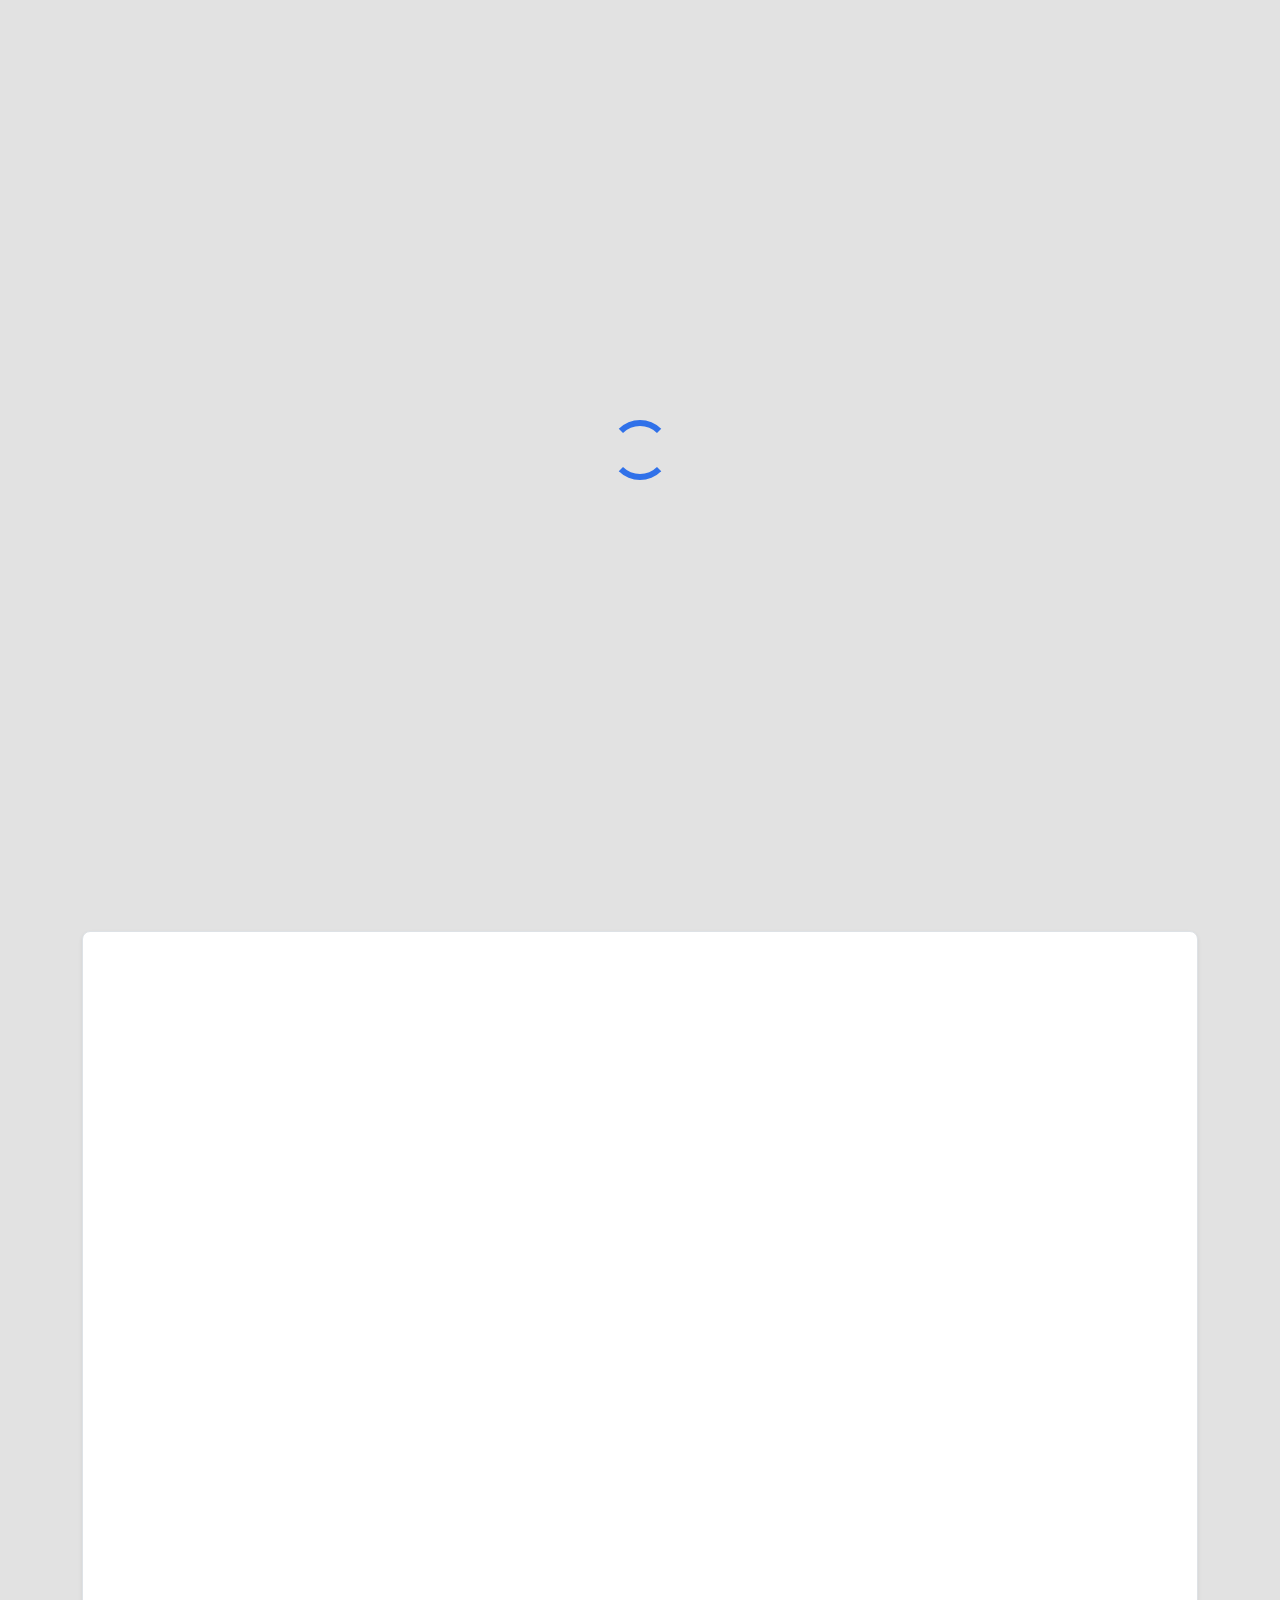
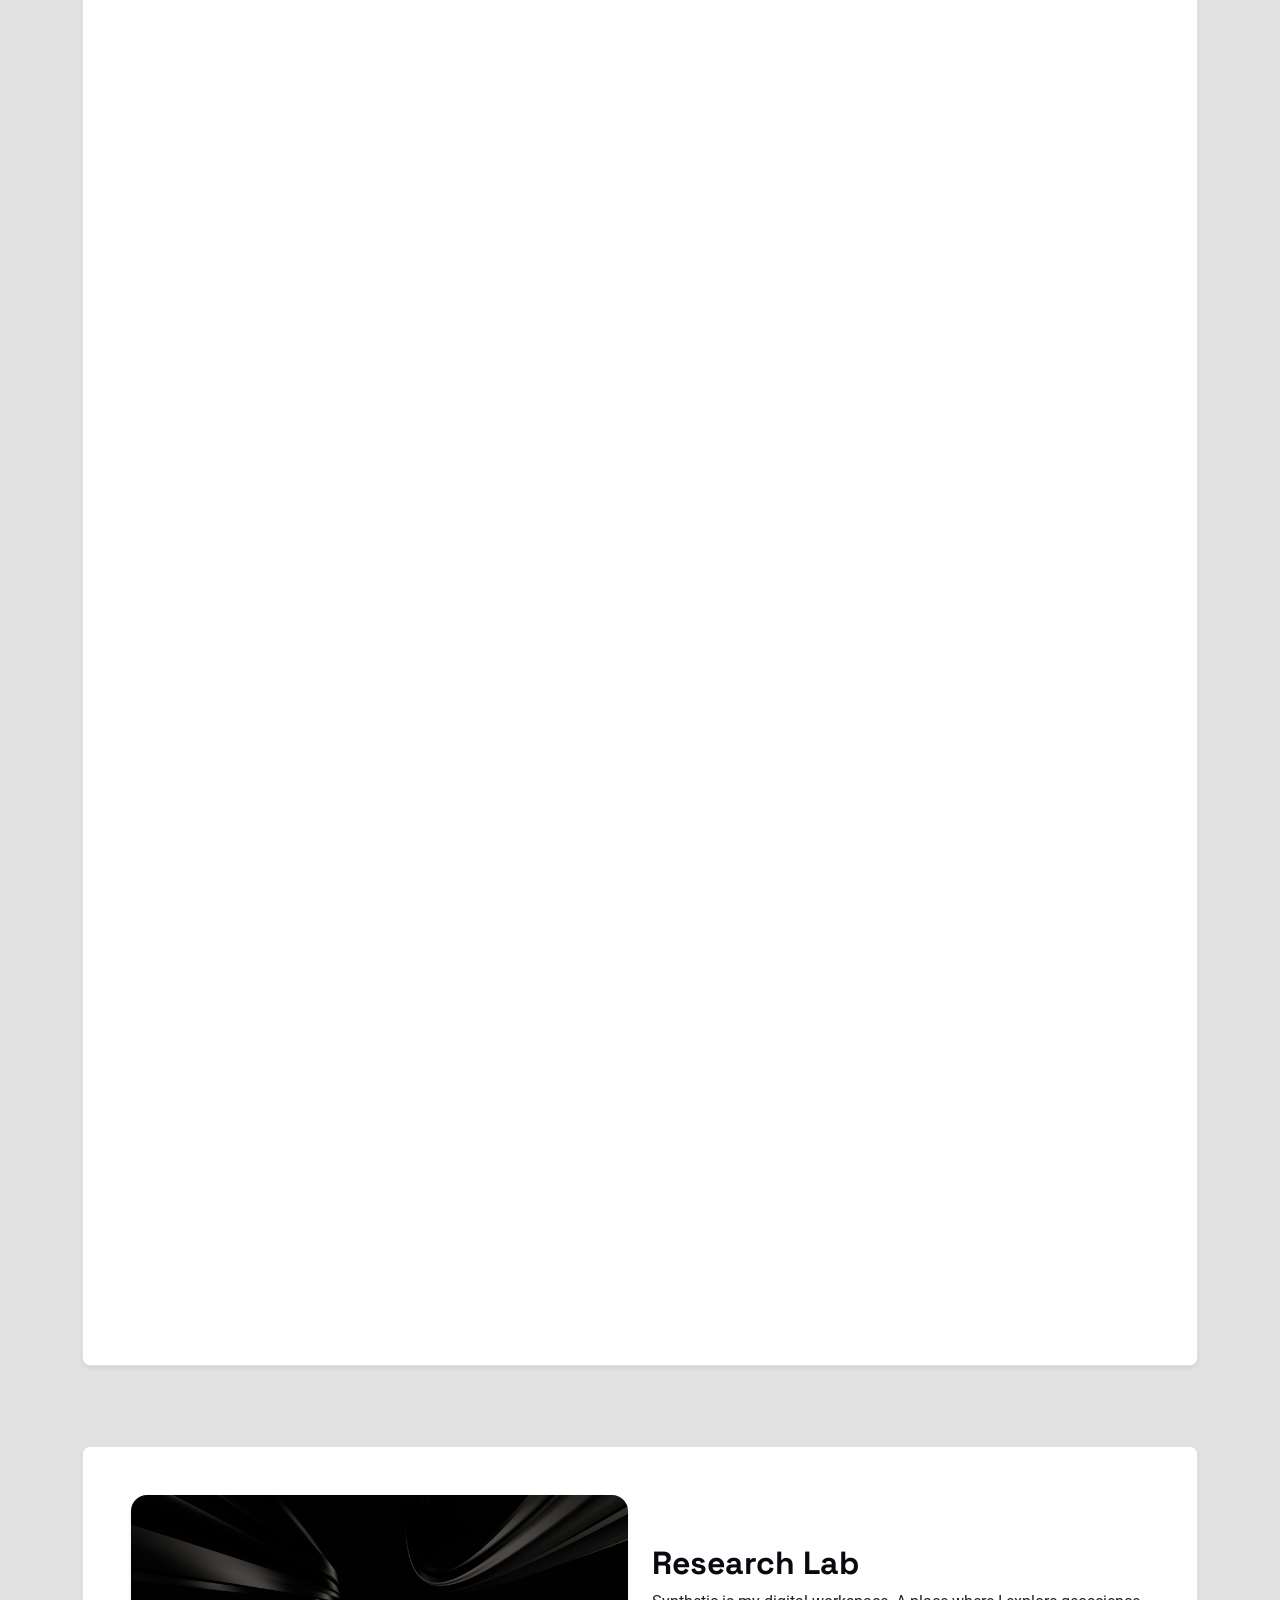
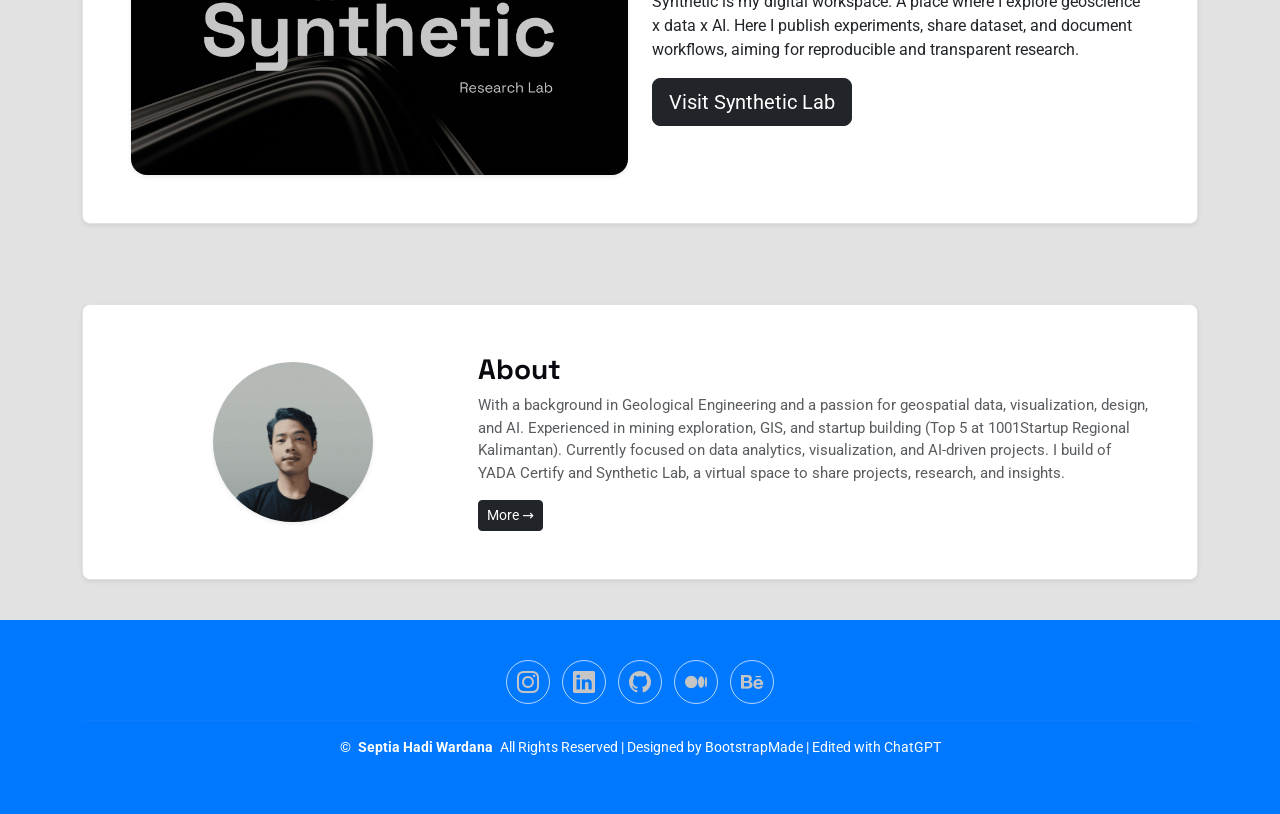
==== commit 97606f4e: "Update site" ====
--- a/index.html
+++ b/index.html
@@ -5,17 +5,20 @@
   <meta charset="utf-8">
   <meta content="width=device-width, initial-scale=1.0" name="viewport">
   <title>Septia Hadi</title>
-  <meta name="description" content="Website Portfolio">
+  <meta name="description" content="Septia Hadi Wardana">
   <meta name="keywords" content="Septia Hadi">
 
   <!-- Favicons -->
-  <link href="assets/img/iconatas.png" rel="icon">
-  <link href="assets/img/apple-touch-icon.png" rel="apple-touch-icon">
+  <link href="assets/img/favicon.png" rel="icon">
+  <link href="assets/img/favicon.png" rel="apple-touch-icon">
 
   <!-- Fonts -->
   <link href="https://fonts.googleapis.com" rel="preconnect">
   <link href="https://fonts.gstatic.com" rel="preconnect" crossorigin>
-  <link href="https://fonts.googleapis.com/css2?family=Roboto:ital,wght@0,100;0,300;0,400;0,500;0,700;0,900;1,100;1,300;1,400;1,500;1,700;1,900&family=Poppins:ital,wght@0,100;0,200;0,300;0,400;0,500;0,600;0,700;0,800;0,900;1,100;1,200;1,300;1,400;1,500;1,600;1,700;1,800;1,900&family=Raleway:ital,wght@0,100;0,200;0,300;0,400;0,500;0,600;0,700;0,800;0,900;1,100;1,200;1,300;1,400;1,500;1,600;1,700;1,800;1,900&display=swap" rel="stylesheet">
+  <link href="https://fonts.googleapis.com/css2?family=Roboto:wght@300;400;500;700&family=Poppins:wght@400;500;600&family=Raleway:wght@400;600;700&family=Space+Grotesk:wght@300..700&display=swap" rel="stylesheet">
+
+  <!-- Preload hero image (percepat LCP) -->
+  <link rel="preload" as="image" href="assets/img/hero-img-5.jpg" imagesrcset="assets/img/hero-img-5.jpg 1200w" imagesizes="100vw">
 
   <!-- Vendor CSS Files -->
   <link href="assets/vendor/bootstrap/css/bootstrap.min.css" rel="stylesheet">
@@ -24,21 +27,16 @@
   <link href="assets/vendor/glightbox/css/glightbox.min.css" rel="stylesheet">
   <link href="assets/vendor/swiper/swiper-bundle.min.css" rel="stylesheet">
 
-  <!-- Main CSS File -->
+  <!-- Main CSS File --><!-- link css bawaan -->
+  <!-- Custom Style --><link href="https://fonts.googleapis.com/css2?family=Space+Grotesk:wght@300..700&display=swap" rel="stylesheet">
+
   <link href="assets/css/main.css" rel="stylesheet">
-
-  <!-- =======================================================
-  * Template Name: DevFolio
-  * Template URL: https://bootstrapmade.com/devfolio-bootstrap-portfolio-html-template/
-  * Updated: Aug 07 2024 with Bootstrap v5.3.3
-  * Author: BootstrapMade.com
-  * License: https://bootstrapmade.com/license/
-  ======================================================== -->
+  <link href="https://fonts.googleapis.com/css2?family=Space+Grotesk:wght@300..700&display=swap" rel="stylesheet">
 </head>
 
 <body class="index-page">
-
-  <header id="header" class="header d-flex align-items-center sticky-top">
+  <!-- ============================ HEADER ============================ -->
+<header id="header" class="header d-flex align-items-center sticky-top">
     <div class="container-fluid container-xl position-relative d-flex align-items-center justify-content-between">
 
       <a href="index.html" class="logo d-flex align-items-center">
@@ -50,13 +48,10 @@
       <nav id="navmenu" class="navmenu">
         <ul>
           <li><a href="#hero" class="active">Home<br></a></li>
-          <li><a href="#portfolio">Portfolio</a></li>
-          <li><a href="#services">Services</a></li>
-          <li><a href="#insights">Insights</a></li>
-          <li><a href="#about">About</a></li>
-          <!--
-          <li><a href="#contact">Contact</a></li>
-          -->
+          <li><a href="#portfolio" class="active">Work<br></a></li>
+          <li><a href="insights.html">Library</a></li>
+          <li><a href="#research">Research Lab</a></li>
+          <li><a href="about.html">About</a></li>
         </ul>
         <i class="mobile-nav-toggle d-xl-none bi bi-list"></i>
       </nav>
@@ -67,718 +62,377 @@
   <main class="main">
 
     <!-- Hero Section -->
-    <section id="hero" class="hero section dark-background">
-
-      <img src="assets/img/hero-img2.jpg" alt="" data-aos="fade-in">
-
-      <div class="container d-flex flex-column align-items-center justify-content-center text-center" data-aos="fade-up" data-aos-delay="80">
+    <!-- ============================= HERO ============================= -->
+<section id="hero" class="hero section dark-background">
+      <img src="assets/img/hero-img-5.jpg" alt="" data-aos="fade-in">
+
+      <div class="container d-flex flex-column align-items-start justify-content-start text-start" data-aos="fade-up" data-aos-delay="80">
         <h1>Hi there... I'm</h1>
-        <h2>Septia Hadi Wardana</h2>
-        <p><span class="typed" data-typed-items="Geoscientist, Data Visualization, GIS Analysis, Machine Learning Enthusiast"></span></p>
-      </div>
-
+        <h2>Septia Hadi</h2>
+        <p> <span class="normal-font">A Geoscientist · GIS & Data Enthusiast · </span></p>
+        <p> <span class="normal-font">Data Visualization & Creative Design · AI Explorer · </span></p>
+       
+        <p> <span class="typed" data-typed-items="Builder of Impact, Teach on the side, Sharing what I learn, Exploring with AI"></span></p>
+        <div class="social-links mt-3">
+          <a href="https://www.instagram.com/septiahadi_" target="_blank" rel="noreferrer noopener" class="me-3">
+          <i class="bi bi-instagram"></i>
+          </a>
+
+          <a href="https://github.com/septiahadi" target="_blank" rel="noreferrer noopener" class="me-3">
+          <i class="bi bi-github"></i>
+          </a>
+
+          <a href="https://threads.com/@septiahadi_" target="_blank" rel="noreferrer noopener" class="me-3">
+          <i class="bi bi-threads"></i>
+          </a>
+          <a href="https://medium.com/@septiahadi" target="_blank" rel="noreferrer noopener" class="me-3">
+          <i class="bi bi-medium"></i>
+          </a>
+          <a href="https://www.behance.net/septiahadi" target="_blank" rel="noreferrer noopener" class="me-3">
+          <i class="bi bi-behance"></i>
+          </a>
+      </div>
     </section><!-- /Hero Section -->
 
-    <!-- Portfolio Section -->
-    <section id="portfolio" class="portfolio section">
-
-      <!-- Section Title -->
-      <div class="container section-title" data-aos="fade-up">
-        <h2>Portfolio</h2>
-        <p>My Featured Works</p>
-      </div><!-- End Section Title -->
-
-      <div class="container">
-
-        <div class="isotope-layout" data-default-filter="*" data-layout="masonry" data-sort="original-order">
-
-          <ul class="portfolio-filters isotope-filters" data-aos="fade-up" data-aos-delay="100">
-            <li data-filter="*" class="filter-active">All</li>
-            <li data-filter=".filter-geocience">Geoscience</li>
-            <li data-filter=".filter-mining">Mining</li>
-            <li data-filter=".filter-gisdata">GIS & Data Science</li>
-            <li data-filter=".filter-consulting">Consulting</li>
-            <!--li data-filter=".filter-books">Branding</li-->
-          </ul><!-- End Portfolio Filters -->
-
-          <div class="row gy-4 isotope-container" data-aos="fade-up" data-aos-delay="200">
-<!-- PORTFOLIO 1 GEOSCIENCE -->
-            <div class="col-lg-4 col-md-6 portfolio-item isotope-item filter-geocience">
-              <img src="assets/img/portfolio/Thesis-structure.png" class="img-fluid" alt="">
-              <div class="portfolio-info">
-                <h4>Geological Structure Cross-Section Restoration of the Anticline Zone in the Handil Bakti Area</h4>
-                <p>Publication - Geological Structure Cross-Section Restoration of the Anticline Zone in the Handil Bakti Area, Palaran District, Samarinda City.. Thesis, Geological Engineering, Mulawarman University.</p>
-                <a href="assets/img/portfolio/Thesis-structure.png" title="Geological Structure Cross-Section Restoration of the Anticline Zone in the Handil Bakti Area" data-gallery="portfolio-gallery-app" class="glightbox preview-link"><i class="bi bi-zoom-in"></i></a>
-                <a href="https://drive.google.com/file/d/1Cml87aP_Icdf6f_Ra-2USGdxmuumQ4Oz/view?usp=sharing" title="More Details" class="details-link"><i class="bi bi-link-45deg"></i></a>
-              </div>
-            </div><!-- End Portfolio Research & Projects 5 Item -->
-
-            <div class="col-lg-4 col-md-6 portfolio-item isotope-item filter-geocience">
-              <img src="assets/img/portfolio/thesis-mapping.png" class="img-fluid" alt="">
-              <div class="portfolio-info">
-                <h4>Geological Mapping of the Handil Bakti Area, Palaran District, Samarinda City.</h4>
-                <p>Publication - Geological Mapping of the Handil Bakti Area, Palaran District, Samarinda City. Thesis, Geological Engineering, Mulawarman University.</p>
-                <a href="assets/img/portfolio/thesis-mapping.png" title="Geological Mapping of the Handil Bakti Area, Palaran District, Samarinda City." data-gallery="portfolio-gallery-app" class="glightbox preview-link"><i class="bi bi-zoom-in"></i></a>
-                <a href="https://drive.google.com/file/d/1qs7FHbYeqw5Nwg7Xt7-zQJHEC0_q6M6q/view?usp=sharing" title="More Details" class="details-link"><i class="bi bi-link-45deg"></i></a>
-              </div>
-            </div><!-- End Portfolio Research & Projects 4 Item -->
-
-            <div class="col-lg-4 col-md-6 portfolio-item isotope-item filter-geocience">
-              <img src="assets/img/portfolio/Bahan galian C.png" class="img-fluid" alt="">
-              <div class="portfolio-info">
-                <h4>Geology and Mine Utilization of C Mineral Resources in Bukit Raya</h4>
-                <p>Publication - Geology and Mine Utilization of C Mineral Resources in Bukit Raya Village, Tenggarong Seberang Subdistrict, Kutai Kartanegara Regency, East Kalimantan. Vol. 2, No. 1 (2019), Journal of Geological Engineering, Mulawarman University: BASIN.</p>
-                <a href="assets/img/portfolio/Bahan galian C.png" title="Geology and Mine Utilization of C Mineral Resources in Bukit Raya" data-gallery="portfolio-gallery-app" class="glightbox preview-link"><i class="bi bi-zoom-in"></i></a>
-                <a href="https://e-journals.unmul.ac.id/index.php/TG/article/view/6450" title="More Details" class="details-link"><i class="bi bi-link-45deg"></i></a>
-              </div>
-            </div><!-- End Portfolio Research & Projects 2 Item -->
-
-            <div class="col-lg-4 col-md-6 portfolio-item isotope-item filter-geosience">
-              <img src="assets/img/portfolio/geologi-mining.png" class="img-fluid" alt="">
-              <div class="portfolio-info">
-                <h4>Geology & Mining: Introduction</h4>
-                <p>Artikel ini akan mengulas bagaimana geologi dan pertambangan bekerja selaras dalam proses eksplorasi hingga produksi, serta tantangan yang dihadapi dalam menjaga keberlanjutan dan efisiensi industri ini.</p>
-                <a href="assets/img/portfolio/geologi-mining.png" title="Artikel ini akan mengulas bagaimana geologi dan pertambangan bekerja selaras dalam proses eksplorasi hingga produksi, serta tantangan yang dihadapi dalam menjaga keberlanjutan dan efisiensi industri ini." data-gallery="portfolio-gallery-insight" class="glightbox preview-link"><i class="bi bi-zoom-in"></i></a>
-                <a href="https://septiahadi.medium.com/geology-mining-introduction-a951908e8b56" title="More Details" class="details-link"><i class="bi bi-link-45deg"></i></a>
-              </div>
-            </div><!-- End Portfolio insight 2 Item -->
-<!-- PORTFOLIO 2 MINING -->
-            <div class="col-lg-4 col-md-6 portfolio-item isotope-item filter-mining">
-              <img src="assets/img/portfolio/improvement.png" class="img-fluid" alt="">
-              <div class="portfolio-info">
-                <h4>MINING IMPROVEMENT : “Optimizing Lost Time During Operator Shift Change”</h4>
-                <p>Reseacrh & Improvement - Reducing Loss Time During Operator Shift Change from 8.8% to 0% by Optimizing the Duration of Morning Talk/P5M on Panel 2 (F4.3 & F4.4).</p>
-                <a href="assets/img/portfolio/improvement.png" title="Geological Structure Cross-Section Restoration of the Anticline Zone in the Handil Bakti Area" data-gallery="portfolio-gallery-app" class="glightbox preview-link"><i class="bi bi-zoom-in"></i></a>
-                <a href="https://drive.google.com/file/d/1AMleddajtrNzSu20CA59-ZBj1AzIqWbc/view?usp=sharing" title="More Details" class="details-link"><i class="bi bi-link-45deg"></i></a>
-              </div>
-            </div><!-- End Portfolio Research & Projects 7 Item -->
-
-            <div class="col-lg-4 col-md-6 portfolio-item isotope-item filter-mining">
-              <img src="assets/img/portfolio/short-term-forecasting.png" class="img-fluid" alt="">
-              <div class="portfolio-info">
-                <h4>Short-term Mine Planning : Forecasting</h4>
-                <p>Short Term Planning in mining is a plan that typically covers a daily to monthly period, depending on operational objectives and needs. It aims to effectively manage mine operations in the short term, taking into consideration production targets, material quality and safety.</p>
-                <a href="assets/img/portfolio/short-term-forecasting.png" title="Short Term Planning in mining is a plan that typically covers a daily to monthly period, depending on operational objectives and needs. It aims to effectively manage mine operations in the short term, taking into consideration production targets, material quality and safety." data-gallery="portfolio-gallery-app" class="glightbox preview-link"><i class="bi bi-zoom-in"></i></a>
-                <a href="https://drive.google.com/file/d/1YYc7R0ngNl-bxmYIabHUtcRuqEPh7b5A/view?usp=sharing" title="More Details" class="details-link"><i class="bi bi-link-45deg"></i></a>
-              </div>
-            </div><!-- End Portfolio Research & Projects 6 Item -->
-
-            <div class="col-lg-4 col-md-6 portfolio-item isotope-item filter-mining">
-              <img src="assets/img/portfolio/besr.png" class="img-fluid" alt="">
-              <div class="portfolio-info">
-                <h4>BESR (Break Even Stripping Ratio) & Stripping Ratio Pit Limit</h4>
-                <p>BESR (Break-Even Stripping Ratio) adalah rasio penting dalam penambangan terbuka yang menentukan batas kelayakan ekonomis antara jumlah material penutup (overburden) yang harus dipindahkan dan jumlah bijih atau batubara yang dapat diambil secara menguntungkan.</p>
-                <a href="assets/img/portfolio/besr.png" title="Perencanaan tambang jangka panjang mencakup pemodelan sumber daya, penjadwalan produksi, perencanaan infrastruktur, hingga penanganan risiko lingkungan dan geoteknik. Proses ini tidak hanya berfokus pada optimalisasi produksi dalam jangka pendek tetapi juga mempertimbangkan faktor keberlanjutan, efisiensi biaya, dan kepatuhan terhadap regulasi lingkungan dalam jangka panjang." data-gallery="portfolio-gallery-insight" class="glightbox preview-link"><i class="bi bi-zoom-in"></i></a>
-                <a href="https://septiahadi.medium.com/besr-break-even-stripping-ratio-stripping-ratio-pit-limit-mineportofolio-337b28f79fb4" title="More Details" class="details-link"><i class="bi bi-link-45deg"></i></a>
-              </div>
-            </div><!-- End Portfolio insight 4 Item -->
-
-            <div class="col-lg-4 col-md-6 portfolio-item isotope-item filter-mining">
-              <img src="assets/img/portfolio/long-term-process.png" class="img-fluid" alt="">
-              <div class="portfolio-info">
-                <h4>Long-term Mine Planning Flow Process</h4>
-                <p>Perencanaan tambang jangka panjang mencakup pemodelan sumber daya, penjadwalan produksi, perencanaan infrastruktur, hingga penanganan risiko lingkungan dan geoteknik.</p>
-                <a href="assets/img/portfolio/long-term-process.png" title="Perencanaan tambang jangka panjang mencakup pemodelan sumber daya, penjadwalan produksi, perencanaan infrastruktur, hingga penanganan risiko lingkungan dan geoteknik. Proses ini tidak hanya berfokus pada optimalisasi produksi dalam jangka pendek tetapi juga mempertimbangkan faktor keberlanjutan, efisiensi biaya, dan kepatuhan terhadap regulasi lingkungan dalam jangka panjang." data-gallery="portfolio-gallery-insight" class="glightbox preview-link"><i class="bi bi-zoom-in"></i></a>
-                <a href="https://septiahadi.medium.com/long-term-mine-planning-flow-process-9f9b1337d91e" title="More Details" class="details-link"><i class="bi bi-link-45deg"></i></a>
-              </div>
-            </div><!-- End Portfolio insight 3 Item -->
-<!-- PORTFOLIO 3 GISDATA -->
-            <div class="col-lg-4 col-md-6 portfolio-item isotope-item filter-gisdata">
-              <img src="assets/img/portfolio/erosivity.png" class="img-fluid" alt="">
-              <div class="portfolio-info">
-                <h4>Geographic Information System in the Analysis of Erosivity and Runoff Water Calculation in the Gunung Lingai Area</h4>
-                <p>Research - Geographic Information System in the Analysis of Erosivity and Runoff Water Calculation in the Gunung Lingai Area, Samarinda City. Mengkarang Competition 2019.</p>
-                <a href="assets/img/portfolio/erosivity.png" title="Geographic Information System in the Analysis of Erosivity and Runoff Water Calculation in the Gunung Lingai Area" data-gallery="portfolio-gallery-app" class="glightbox preview-link"><i class="bi bi-zoom-in"></i></a>
-                <a href="https://drive.google.com/file/d/1UuHQykqvflIzIGz6r37oJo85gh1WY4OM/view?usp=sharing" title="More Details" class="details-link"><i class="bi bi-link-45deg"></i></a>
-              </div>
-            </div><!-- End Portfolio Research & Projects 1 Item -->
-
-            <div class="col-lg-4 col-md-6 portfolio-item isotope-item filter-gisdata">
-              <img src="assets/img/portfolio/IMC-PETA KONTUR.jpg" class="img-fluid" alt="">
-              <div class="portfolio-info">
-                <h4>Mapping Using Drone</h4>
-                <p>Proyek: Pemetaan Asrama Mahasiswa Teluk Bintuni, Papua Barat</p>
-                <a href="assets/img/portfolio/IMC-PETA KONTUR.jpg" title="Mapping Using Drone (Basic Level)" data-gallery="portfolio-gallery-insight" class="glightbox preview-link"><i class="bi bi-zoom-in"></i></a>
-                <a href="https://septiahadi.medium.com/pelatihan-pemetaan-drone-di-indonesia-mapping-center-imc-b3dcebba1f2a" title="More Details" class="details-link"><i class="bi bi-link-45deg"></i></a>
-              </div>
-            </div><!-- End Portfolio insight 1 Item -->
-<!-- PORTFOLIO 4 CONSULTING -->
-<!--          <div class="col-lg-4 col-md-6 portfolio-item isotope-item filter-consulting">
-              <img src="assets/img/portfolio/branding-3.jpg" class="img-fluid" alt="">
-              <div class="portfolio-info">
-                <h4>Branding 3</h4>
-                <p>Lorem ipsum, dolor sit amet consectetur</p>
-                <a href="assets/img/portfolio/branding-3.jpg" title="Branding 2" data-gallery="portfolio-gallery-branding" class="glightbox preview-link"><i class="bi bi-zoom-in"></i></a>
-                <a href="portfolio-details.html" title="More Details" class="details-link"><i class="bi bi-link-45deg"></i></a>
-              </div>
-            </div><!-- End Portfolio Item -->
-
-          </div><!-- End Portfolio Container -->
-
-        </div>
-
-    </section><!-- /Portfolio Section -->
-
-    <!-- Services Section -->
-    <section id="services" class="services section">
-
-      <!-- Section Title -->
-      <div class="container section-title" data-aos="fade-up">
-        <h2>Services</h2>
-        <p>We power up your projects with cutting-edge tech & data-driven insights!</p>
-      </div><!-- End Section Title -->
-
-      <div class="container">
-
-        <div class="row gy-4">
-
-          <div class="col-lg-4 col-md-6" data-aos="fade-up" data-aos-delay="100">
-            <div class="service-item  position-relative">
-              <div class="icon">
-                <i class="bi bi-activity"></i>
-              </div>
-              <a href="#" class="stretched-link">
-                <h3>Geospatial Analysis & GIS Solutions</h3>
-              </a>
-              <p>Optimize decision-making with advanced spatial analysis, cutting-edge mapping, and geospatial data processing using GIS technology.</p>
-            </div>
-          </div><!-- End Service Item -->
-
-          <div class="col-lg-4 col-md-6" data-aos="fade-up" data-aos-delay="200">
-            <div class="service-item position-relative">
-              <div class="icon">
-                <i class="bi bi-broadcast"></i>
-              </div>
-              <a href="#" class="stretched-link">
-                <h3>Consulting & Research Assistance</h3>
-              </a>
-              <p>Gain valuable insights through research-based consulting in geoscience, mining, and data-driven decision-making.</p>
-            </div>
-          </div><!-- End Service Item -->
-
-          <div class="col-lg-4 col-md-6" data-aos="fade-up" data-aos-delay="300">
-            <div class="service-item position-relative">
-              <div class="icon">
-                <i class="bi bi-easel"></i>
-              </div>
-              <a href="#" class="stretched-link">
-                <h3>Data Analytics & Visualization</h3>
-              </a>
-              <p>Transform data into action! We provide in-depth analysis and interactive visualizations for sharper insights.</p>
-            </div>
-          </div><!-- End Service Item -->
-
-          <div class="col-lg-4 col-md-6" data-aos="fade-up" data-aos-delay="400">
-            <div class="service-item position-relative">
-              <div class="icon">
-                <i class="bi bi-bounding-box-circles"></i>
-              </div>
-              <a href="#" class="stretched-link">
-                <h3>Branding & Digital Presence</h3>
-              </a>
-              <p>Build a strong and professional brand with strategic positioning, visual identity, and digital content tailored for impact.</p>
-              <a href="#" class="stretched-link"></a>
-            </div>
-          </div><!-- End Service Item -->
-<!--
-          <div class="col-lg-4 col-md-6" data-aos="fade-up" data-aos-delay="500">
-            <div class="service-item position-relative">
-              <div class="icon">
-                <i class="bi bi-calendar4-week"></i>
-              </div>
-              <a href="#" class="stretched-link">
-                <h3>Velit Doloremque</h3>
-              </a>
-              <p>Cumque et suscipit saepe. Est maiores autem enim facilis ut aut ipsam corporis aut. Sed animi at autem alias eius labore.</p>
-              <a href="#" class="stretched-link"></a>
-            </div>
-          </div><!-- End Service Item -->
-<!--
-          <div class="col-lg-4 col-md-6" data-aos="fade-up" data-aos-delay="600">
-            <div class="service-item position-relative">
-              <div class="icon">
-                <i class="bi bi-chat-square-text"></i>
-              </div>
-              <a href="#" class="stretched-link">
-                <h3>Dolori Architecto</h3>
-              </a>
-              <p>Hic molestias ea quibusdam eos. Fugiat enim doloremque aut neque non et debitis iure. Corrupti recusandae ducimus enim.</p>
-              <a href="#" class="stretched-link"></a>
-            </div>
-          </div><!-- End Service Item -->
-
-        </div>
-
-    </section><!-- /Services Section -->
-
-    <!-- Stats Section -->
-<!--
-    <section id="stats" class="stats section accent-background">
-
-      <img src="assets/img/stats-bg.jpg" alt="" data-aos="fade-in">
-
-      <div class="container position-relative" data-aos="fade-up" data-aos-delay="100">
-
-        <div class="row gy-4">
-
-          <div class="col-lg-3 col-md-6">
-            <div class="stats-item text-center w-100 h-100">
-              <span data-purecounter-start="0" data-purecounter-end="232" data-purecounter-duration="0" class="purecounter">232</span>
-              <p>Clients</p>
-            </div>
-          </div><!-- End Stats Item -->
-<!--
-          <div class="col-lg-3 col-md-6">
-            <div class="stats-item text-center w-100 h-100">
-              <span data-purecounter-start="0" data-purecounter-end="521" data-purecounter-duration="0" class="purecounter">521</span>
-              <p>Projects</p>
-            </div>
-          </div><!-- End Stats Item -->
-<!--
-          <div class="col-lg-3 col-md-6">
-            <div class="stats-item text-center w-100 h-100">
-              <span data-purecounter-start="0" data-purecounter-end="1453" data-purecounter-duration="0" class="purecounter">1453</span>
-              <p>Hours Of Support</p>
-            </div>
-          </div><!-- End Stats Item -->
-<!--
-          <div class="col-lg-3 col-md-6">
-            <div class="stats-item text-center w-100 h-100">
-              <span data-purecounter-start="0" data-purecounter-end="32" data-purecounter-duration="0" class="purecounter">32</span>
-              <p>Awards</p>
-            </div>
-          </div><!-- End Stats Item -->
-
-        </div>
-
-    </section><!-- /Stats Section -->
-<!--
-    <!-- Pricing Section -->
-<!--
-    <section id="pricing" class="pricing section"> 
-      
-      <!-- Section Title -->
-<!--
-      <div class="container section-title" data-aos="fade-up">
-        <h2>Pricing</h2>
-        <p>Necessitatibus eius consequatur ex aliquid fuga eum quidem sint consectetur velit</p>
-      </div><!-- End Section Title -->
-<!--
-      <div class="container" data-aos="fade-up" data-aos-delay="100">
-
-        <div class="row gy-4 gx-lg-5">
-
-          <div class="col-lg-6">
-            <div class="pricing-item d-flex justify-content-between">
-              <h3>Portrait Photography</h3>
-              <h4>$160.00</h4>
-            </div>
-          </div><!-- End Pricing Item -->
-<!--
-          <div class="col-lg-6">
-            <div class="pricing-item d-flex justify-content-between">
-              <h3>Fashion Photography</h3>
-              <h4>$300.00</h4>
-            </div>
-          </div><!-- End Pricing Item -->
-<!--
-          <div class="col-lg-6">
-            <div class="pricing-item d-flex justify-content-between">
-              <h3>Sports Photography</h3>
-              <h4>$200.00</h4>
-            </div>
-          </div><!-- End Pricing Item -->
-<!--
-          <div class="col-lg-6">
-            <div class="pricing-item d-flex justify-content-between">
-              <h3>Still Life Photography</h3>
-              <h4>$120.00</h4>
-            </div>
-          </div><!-- End Pricing Item -->
-<!--
-          <div class="col-lg-6">
-            <div class="pricing-item d-flex justify-content-between">
-              <h3>Wedding Photography</h3>
-              <h4>$500.00</h4>
-            </div>
-          </div><!-- End Pricing Item -->
-<!--
-          <div class="col-lg-6">
-            <div class="pricing-item d-flex justify-content-between">
-              <h3>Photojournalism</h3>
-              <h4>$200.00</h4>
-            </div>
-          </div><!-- End Pricing Item -->
-
-        </div>
-
-      </div>
-
-    </section><!-- /Pricing Section -->
-
-    <!-- Faq Section -->
-<!--
-    <section id="faq" class="faq section">
-<!--
-      <div class="container">
-
-        <div class="row gy-4">
-
-          <div class="col-lg-4" data-aos="fade-up" data-aos-delay="100">
-            <div class="content px-xl-5">
-              <h3><span>Frequently Asked </span><strong>Questions</strong></h3>
-              <p>
-                Lorem ipsum dolor sit amet, consectetur adipiscing elit, sed do eiusmod tempor incididunt ut labore et dolore magna aliqua. Duis aute irure dolor in reprehenderit
-              </p>
+<!-- Work -->
+<!-- ========================== WORK / PORTFOLIO ========================== -->
+<section id="portfolio" class="portfolio section" style="padding-top:32px; padding-bottom:32px;">
+  <div class="container">
+    <div class="card shadow-sm border rounded-3 p-4 p-md-5 my-2">
+
+      <!-- Title (tetap pakai section-title & AOS) -->
+      <div class="section-title" data-aos="fade-up">
+        <h2>Work</h2>
+        <p>Selected projects and case studies where I apply geoscience, data, and design to solve real problems.</p>
+      </div>
+
+      <!-- Grid -->
+      <div class="isotope-layout" data-default-filter="*" data-layout="masonry" data-sort="original-order">
+        <ul class="portfolio-filters isotope-filters" data-aos="fade-up" data-aos-delay="100">
+          <li data-filter="*" class="filter-active">All</li>
+          <li data-filter=".filter-geocience">Geoscience</li>
+          <li data-filter=".filter-mining">Mining</li>
+          <li data-filter=".filter-gisdata">GIS & Data Science</li>
+          <li data-filter=".filter-consulting">Consulting</li>
+        </ul>
+
+        <div class="row gy-4 isotope-container" data-aos="fade-up" data-aos-delay="200">
+
+  <!-- GEOSCIENCE 1 -->
+  <div class="col-lg-4 col-md-6 portfolio-item isotope-item filter-geocience">
+    <div class="card h-100 shadow-sm border rounded-3 overflow-hidden">
+      <a href="assets/img/portfolio/geological mapping anticline zone.jpg" class="glightbox" data-gallery="portfolio-gallery-app" aria-label="Preview Thesis Structure">
+        <img src="assets/img/portfolio/geological mapping anticline zone.jpg" class="card-img-top" alt="Cross-section restoration — Handil Bakti" loading="lazy">
+      </a>
+      <div class="card-body d-flex flex-column">
+        <h4 class="card-title mb-2">Geological and Structure Cross Section Restoration of The Anticline Zone</h4>
+        <div class="project-links d-flex flex-wrap gap-2 mb-2">
+          <a class="btn btn-sm btn-dark" href="https://www.behance.net/gallery/226907647/Geological-Mapping-of-Anticline-Zone-in-Palaran-Borneo" target="_blank" rel="noopener">Behance</a>
+          <a class="btn btn-sm btn-dark" href="https://www.researchgate.net/profile/Septia-Hadi-Wardana" target="_blank" rel="noopener">ResearchGate</a>
+        </div>
+        <p class="card-text mb-3">
+          Portfolio featuring a geologic map, stratigraphy, and structural study of Palaran, alongside a restored Handil Bakti anticline cross-section with field-validated interpretation.
+        </p>
+        <ul class="tools list-unstyled d-flex flex-wrap gap-2 mt-auto mb-0">
+          <li><span class="badge rounded-pill text-bg-light">ArcGIS</span></li>
+          <li><span class="badge rounded-pill text-bg-light">GeoRose</span></li>
+          <li><span class="badge rounded-pill text-bg-light">Higgins & Kink Method</span></li>
+          <li><span class="badge rounded-pill text-bg-light">Lineament & 3D Analysis</span></li>
+          <li><span class="badge rounded-pill text-bg-light">Geological Mapping</span></li>
+        </ul>
+      </div>
+    </div>
+  </div>
+
+  <!-- GEOSCIENCE 2 -->
+  <div class="col-lg-4 col-md-6 portfolio-item isotope-item filter-geocience">
+    <div class="card h-100 shadow-sm border rounded-3 overflow-hidden">
+      <a href="assets/img/portfolio/C resources.jpg" class="glightbox" data-gallery="portfolio-gallery-app" aria-label="Preview Mineral C Utilization">
+        <img src="assets/img/portfolio/C resources.jpg" class="card-img-top" alt="C Mineral Resources — Bukit Raya" loading="lazy">
+      </a>
+      <div class="card-body d-flex flex-column">
+        <h4 class="card-title mb-2">Geology and Utilization of Mineral Resources in Bukit Raya, East Borneo</h4>
+        <div class="project-links d-flex flex-wrap gap-2 mb-2">
+          <a class="btn btn-sm btn-dark" href="https://e-journals.unmul.ac.id/index.php/TG/article/view/6450" target="_blank" rel="noopener">e-Journal Unmul</a>
+        </div>
+        <p class="card-text mb-3">
+          Geology and utilization of C-type mineral deposits in Bukit Raya and Kutai Kartanegara, covering methods, feasibility, and local resource context.
+        </p>
+        <ul class="tools list-unstyled d-flex flex-wrap gap-2 mt-auto mb-0">
+          <li><span class="badge rounded-pill text-bg-light">ArcGIS/QGIS</span></li>
+          <li><span class="badge rounded-pill text-bg-light">Granulometry</span></li>
+          <li><span class="badge rounded-pill text-bg-light">XRD</span></li>
+          <li><span class="badge rounded-pill text-bg-light">Analysis</span></li>
+        </ul>
+      </div>
+    </div>
+  </div>
+
+  <!-- GEOSCIENCE 4 (kelas asli: filter-geosience, biarkan agar filter tetap konsisten) 
+  <div class="col-lg-4 col-md-6 portfolio-item isotope-item filter-geosience">
+    <div class="card h-100 shadow-sm border rounded-3 overflow-hidden">
+      <a href="assets/img/portfolio/geologi-mining.png" class="glightbox" data-gallery="portfolio-gallery-insight" aria-label="Preview Geology & Mining Intro">
+        <img src="assets/img/portfolio/geologi-mining.png" class="card-img-top" alt="Geology & Mining — Intro" loading="lazy">
+      </a>
+      <div class="card-body d-flex flex-column">
+        <h4 class="card-title mb-2">Geology & Mining: Introduction</h4>
+        <div class="project-links d-flex flex-wrap gap-2 mb-2">
+          <a class="btn btn-sm btn-dark" href="https://septiahadi.medium.com/geology-mining-introduction-a951908e8b56" target="_blank" rel="noopener">Medium</a>
+        </div>
+        <p class="card-text mb-3">
+          Overview of the geoscience–mining pipeline from exploration to production, with sustainability and safety considerations.
+        </p>
+        <ul class="tools list-unstyled d-flex flex-wrap gap-2 mt-auto mb-0">
+          <li><span class="badge rounded-pill text-bg-light">Notion/Docs</span></li>
+          <li><span class="badge rounded-pill text-bg-light">Illustrations</span></li>
+        </ul>
+      </div>
+    </div>
+  </div -->
+
+  <!-- MINING 1 -->
+  <div class="col-lg-4 col-md-6 portfolio-item isotope-item filter-mining">
+    <div class="card h-100 shadow-sm border rounded-3 overflow-hidden">
+      <a href="assets/img/portfolio/improvement.png" class="glightbox" data-gallery="portfolio-gallery-app" aria-label="Preview Mining Improvement">
+        <img src="assets/img/portfolio/improvement.png" class="card-img-top" alt="Mining Improvement — Shift Change" loading="lazy">
+      </a>
+      <div class="card-body d-flex flex-column">
+        <h4 class="card-title mb-2">Mining Improvement: Shift Change Optimization</h4>
+        <div class="project-links d-flex flex-wrap gap-2 mb-2">
+          <a class="btn btn-sm btn-dark" href="https://drive.google.com/file/d/1AMleddajtrNzSu20CA59-ZBj1AzIqWbc/view?usp=sharing" target="_blank" rel="noopener">More</a>
+        </div>
+        <p class="card-text mb-3">
+          Reduced Loss Time from 8.8% → 0% by optimizing P5M (morning talk) duration and coordination windows on Panel 2 (F4.3 & F4.4).
+        </p>
+        <ul class="tools list-unstyled d-flex flex-wrap gap-2 mt-auto mb-0">
+          <li><span class="badge rounded-pill text-bg-light">Excel</span></li>
+          <li><span class="badge rounded-pill text-bg-light">Power BI</span></li>
+          <li><span class="badge rounded-pill text-bg-light">Ops SOP</span></li>
+        </ul>
+      </div>
+    </div>
+  </div>
+
+  <!-- MINING 2 -->
+  <div class="col-lg-4 col-md-6 portfolio-item isotope-item filter-mining">
+    <div class="card h-100 shadow-sm border rounded-3 overflow-hidden">
+      <a href="assets/img/portfolio/short-term-forecasting.png" class="glightbox" data-gallery="portfolio-gallery-app" aria-label="Preview Short-term Forecasting">
+        <img src="assets/img/portfolio/short-term-forecasting.png" class="card-img-top" alt="Short-term Mine Planning — Forecasting" loading="lazy">
+      </a>
+      <div class="card-body d-flex flex-column">
+        <h4 class="card-title mb-2">Short-term Mine Planning: Forecasting</h4>
+        <div class="project-links d-flex flex-wrap gap-2 mb-2">
+          <a class="btn btn-sm btn-dark" href="https://drive.google.com/file/d/1YYc7R0ngNl-bxmYIabHUtcRuqEPh7b5A/view?usp=sharing" target="_blank" rel="noopener">More</a>
+        </div>
+        <p class="card-text mb-3">
+          Daily–monthly production forecasting with ore quality constraints, safety windows, and haul cycle variability.
+        </p>
+        <ul class="tools list-unstyled d-flex flex-wrap gap-2 mt-auto mb-0">
+          <li><span class="badge rounded-pill text-bg-light">Python</span></li>
+          <li><span class="badge rounded-pill text-bg-light">pandas</span></li>
+          <li><span class="badge rounded-pill text-bg-light">Matplotlib</span></li>
+        </ul>
+      </div>
+    </div>
+  </div>
+
+  <!-- MINING 3 -->
+  <div class="col-lg-4 col-md-6 portfolio-item isotope-item filter-mining">
+    <div class="card h-100 shadow-sm border rounded-3 overflow-hidden">
+      <a href="assets/img/portfolio/besr.png" class="glightbox" data-gallery="portfolio-gallery-insight" aria-label="Preview BESR">
+        <img src="assets/img/portfolio/besr.png" class="card-img-top" alt="BESR & Pit Limit" loading="lazy">
+      </a>
+      <div class="card-body d-flex flex-column">
+        <h4 class="card-title mb-2">BESR & Stripping Ratio Pit Limit</h4>
+        <div class="project-links d-flex flex-wrap gap-2 mb-2">
+          <a class="btn btn-sm btn-dark" href="https://septiahadi.medium.com/besr-break-even-stripping-ratio-stripping-ratio-pit-limit-mineportofolio-337b28f79fb4" target="_blank" rel="noopener">Medium</a>
+        </div>
+        <p class="card-text mb-3">
+          Economic cut-off analysis for open-pit operations—balancing overburden movement vs. recoverable ore to set pit limits.
+        </p>
+        <ul class="tools list-unstyled d-flex flex-wrap gap-2 mt-auto mb-0">
+          <li><span class="badge rounded-pill text-bg-light">Excel</span></li>
+          <li><span class="badge rounded-pill text-bg-light">Scheduling</span></li>
+          <li><span class="badge rounded-pill text-bg-light">Mine Planning</span></li>
+        </ul>
+      </div>
+    </div>
+  </div>
+
+  <!-- MINING 4 -->
+  <div class="col-lg-4 col-md-6 portfolio-item isotope-item filter-mining">
+    <div class="card h-100 shadow-sm border rounded-3 overflow-hidden">
+      <a href="assets/img/portfolio/long-term-process.png" class="glightbox" data-gallery="portfolio-gallery-insight" aria-label="Preview Long-term Planning">
+        <img src="assets/img/portfolio/long-term-process.png" class="card-img-top" alt="Long-term planning flow" loading="lazy">
+      </a>
+      <div class="card-body d-flex flex-column">
+        <h4 class="card-title mb-2">Long-term Mine Planning Flow</h4>
+        <div class="project-links d-flex flex-wrap gap-2 mb-2">
+          <a class="btn btn-sm btn-dark" href="https://septiahadi.medium.com/long-term-mine-planning-flow-process-9f9b1337d91e" target="_blank" rel="noopener">Medium</a>
+        </div>
+        <p class="card-text mb-3">
+          Resource modeling, production scheduling, infra planning, and risk controls with environment & geotech guardrails.
+        </p>
+        <ul class="tools list-unstyled d-flex flex-wrap gap-2 mt-auto mb-0">
+          <li><span class="badge rounded-pill text-bg-light">MineSched/Whittle*</span></li>
+          <li><span class="badge rounded-pill text-bg-light">AutoCAD</span></li>
+          <li><span class="badge rounded-pill text-bg-light">Excel</span></li>
+        </ul>
+      </div>
+    </div>
+  </div>
+
+  <!-- GIS & DATA 3 -->
+  <div class="col-lg-4 col-md-6 portfolio-item isotope-item filter-gisdata">
+    <div class="card h-100 shadow-sm border rounded-3 overflow-hidden">
+      <a href="assets/img/portfolio/Cemetary.jpg" class="glightbox" data-gallery="portfolio-gallery-insight" aria-label="Preview Drone Mapping">
+        <img src="assets/img/portfolio/Cemetary.jpg" class="card-img-top" alt="Drone mapping — Teluk Bintuni" loading="lazy">
+      </a>
+      <div class="card-body d-flex flex-column">
+        <h4 class="card-title mb-2">Cemetery Mapping & Plot Classification — GIS Technical Project</h4>
+        <div class="project-links d-flex flex-wrap gap-2 mb-2">
+          <a class="btn btn-sm btn-dark" href="https://www.behance.net/gallery/234263651/Cemetery-Mapping-Plot-Classification-GIS-Project" target="_blank" rel="noopener">Behance</a>
+        </div>
+        <p class="card-text mb-3">
+          Cemetery Mapping project showcasing digitization, classification, and spatial analysis skills in QGIS. Created as part of a GIS technical test.
+        </p>
+        <ul class="tools list-unstyled d-flex flex-wrap gap-2 mt-auto mb-0">
+          <li><span class="badge rounded-pill text-bg-light">ArcGIS/GIS</span></li>
+          <li><span class="badge rounded-pill text-bg-light">Adobe Illustrator</span></li>
+          <li><span class="badge rounded-pill text-bg-light">CSV/GeoTIFF</span></li>
+        </ul>
+      </div>
+    </div>
+  </div>
+
+  <!-- GIS & DATA 2 -->
+  <div class="col-lg-4 col-md-6 portfolio-item isotope-item filter-gisdata">
+    <div class="card h-100 shadow-sm border rounded-3 overflow-hidden">
+      <a href="assets/img/portfolio/erosivitas.jpg" class="glightbox" data-gallery="portfolio-gallery-app" aria-label="Preview Erosivity GIS">
+        <img src="assets/img/portfolio/erosivitas.jpg" class="card-img-top" alt="Erosivity & runoff — GIS" loading="lazy">
+      </a>
+      <div class="card-body d-flex flex-column">
+        <h4 class="card-title mb-2">GIS Analysis of Erosivity and Runoff Water Calculation in the Gunung Lingai Area</h4>
+        <div class="project-links d-flex flex-wrap gap-2 mb-2">
+          <a class="btn btn-sm btn-dark" href="https://drive.google.com/file/d/1UuHQykqvflIzIGz6r37oJo85gh1WY4OM/view?usp=sharing" target="_blank" rel="noopener">ResearchGate</a>
+        </div>
+        <p class="card-text mb-3">
+          Spatial analysis of erosivity and runoff for Gunung Lingai, Samarinda DEM/precip inputs and hydrologic indices.
+        </p>
+        <ul class="tools list-unstyled d-flex flex-wrap gap-2 mt-auto mb-0">
+          <li><span class="badge rounded-pill text-bg-light">ArcGIS/QGIS</span></li>
+          <li><span class="badge rounded-pill text-bg-light">DEM</span></li>
+          <li><span class="badge rounded-pill text-bg-light">USLE Method</span></li>
+          <li><span class="badge rounded-pill text-bg-light">Mapping</span></li>
+        </ul>
+      </div>
+    </div>
+  </div>
+
+  <!-- GIS & DATA 3 -->
+  <div class="col-lg-4 col-md-6 portfolio-item isotope-item filter-gisdata">
+    <div class="card h-100 shadow-sm border rounded-3 overflow-hidden">
+      <a href="assets/img/portfolio/IMC-PETA KONTUR.jpg" class="glightbox" data-gallery="portfolio-gallery-insight" aria-label="Preview Drone Mapping">
+        <img src="assets/img/portfolio/IMC-PETA KONTUR.jpg" class="card-img-top" alt="Drone mapping — Teluk Bintuni" loading="lazy">
+      </a>
+      <div class="card-body d-flex flex-column">
+        <h4 class="card-title mb-2">Mapping Using Drone</h4>
+        <div class="project-links d-flex flex-wrap gap-2 mb-2">
+          <a class="btn btn-sm btn-dark" href="https://septiahadi.medium.com/pelatihan-pemetaan-drone-di-indonesia-mapping-center-imc-b3dcebba1f2a" target="_blank" rel="noopener">Medium</a>
+        </div>
+        <p class="card-text mb-3">
+          Training recap & deliverables: hostel mapping for Teluk Bintuni, West Papua—from flight planning to contour output.
+        </p>
+        <ul class="tools list-unstyled d-flex flex-wrap gap-2 mt-auto mb-0">
+          <li><span class="badge rounded-pill text-bg-light">Pix4D/Metashape*</span></li>
+          <li><span class="badge rounded-pill text-bg-light">QGIS</span></li>
+          <li><span class="badge rounded-pill text-bg-light">CSV/GeoTIFF</span></li>
+        </ul>
+      </div>
+    </div>
+  </div>
+</div><!-- .isotope-container -->
+</section>
+
+<!-- =========================== RESEARCH LAB ============================ -->
+<section id="research" class="section" style="padding-top:32px; padding-bottom:32px;">
+  <div class="container">
+    <div class="card shadow-sm border rounded-3 p-4 p-md-5 my-2">
+      <div class="row align-items-center g-4">
+        <!-- Kiri: Gambar -->
+        <div class="col-12 col-lg-6">
+          <figure class="lab-figure mb-0">
+            <img src="assets/img/working-space-2.jpg" alt="Research Lab — visual cover" class="img-fluid w-100 rounded-4 shadow-sm" loading="lazy" />
+          </figure>
+        </div>
+
+        <!-- Kanan: Narasi -->
+        <div class="col-12 col-lg-6">
+          <div class="lab-copy">
+            <h2>Research Lab</h2>
+            <p>
+              Synthetic is my digital workspace.
+              A place where I explore geoscience x data x AI. Here I publish experiments, share dataset, and document workflows, aiming for reproducible and transparent research.
+            </p>
+            <div class="d-flex flex-wrap gap-2">
+              <a href="research.html" class="btn btn-dark btn-lg">Visit Synthetic Lab</a>
             </div>
           </div>
-
-          <div class="col-lg-8" data-aos="fade-up" data-aos-delay="200">
-
-            <div class="faq-container">
-              <div class="faq-item faq-active">
-                <h3><span class="num">1.</span> <span>Non consectetur a erat nam at lectus urna duis?</span></h3>
-                <div class="faq-content">
-                  <p>Feugiat pretium nibh ipsum consequat. Tempus iaculis urna id volutpat lacus laoreet non curabitur gravida. Venenatis lectus magna fringilla urna porttitor rhoncus dolor purus non.</p>
-                </div>
-                <i class="faq-toggle bi bi-chevron-right"></i>
-              </div><!-- End Faq item-->
-<!--
-              <div class="faq-item">
-                <h3><span class="num">2.</span> <span>Feugiat scelerisque varius morbi enim nunc faucibus a pellentesque?</span></h3>
-                <div class="faq-content">
-                  <p>Dolor sit amet consectetur adipiscing elit pellentesque habitant morbi. Id interdum velit laoreet id donec ultrices. Fringilla phasellus faucibus scelerisque eleifend donec pretium. Est pellentesque elit ullamcorper dignissim. Mauris ultrices eros in cursus turpis massa tincidunt dui.</p>
-                </div>
-                <i class="faq-toggle bi bi-chevron-right"></i>
-              </div><!-- End Faq item-->
-<!--
-              <div class="faq-item">
-                <h3><span class="num">3.</span> <span>Dolor sit amet consectetur adipiscing elit pellentesque?</span></h3>
-                <div class="faq-content">
-                  <p>Eleifend mi in nulla posuere sollicitudin aliquam ultrices sagittis orci. Faucibus pulvinar elementum integer enim. Sem nulla pharetra diam sit amet nisl suscipit. Rutrum tellus pellentesque eu tincidunt. Lectus urna duis convallis convallis tellus. Urna molestie at elementum eu facilisis sed odio morbi quis</p>
-                </div>
-                <i class="faq-toggle bi bi-chevron-right"></i>
-              </div><!-- End Faq item-->
-<!--
-              <div class="faq-item">
-                <h3><span class="num">4.</span> <span>Ac odio tempor orci dapibus. Aliquam eleifend mi in nulla?</span></h3>
-                <div class="faq-content">
-                  <p>Dolor sit amet consectetur adipiscing elit pellentesque habitant morbi. Id interdum velit laoreet id donec ultrices. Fringilla phasellus faucibus scelerisque eleifend donec pretium. Est pellentesque elit ullamcorper dignissim. Mauris ultrices eros in cursus turpis massa tincidunt dui.</p>
-                </div>
-                <i class="faq-toggle bi bi-chevron-right"></i>
-              </div><!-- End Faq item-->
-<!--
-              <div class="faq-item">
-                <h3><span class="num">5.</span> <span>Tempus quam pellentesque nec nam aliquam sem et tortor consequat?</span></h3>
-                <div class="faq-content">
-                  <p>Molestie a iaculis at erat pellentesque adipiscing commodo. Dignissim suspendisse in est ante in. Nunc vel risus commodo viverra maecenas accumsan. Sit amet nisl suscipit adipiscing bibendum est. Purus gravida quis blandit turpis cursus in</p>
-                </div>
-                <i class="faq-toggle bi bi-chevron-right"></i>
-              </div><!-- End Faq item-->
-
-            </div>
-
-        </div>
-
-      </div>
-
-    </section><!-- /Faq Section -->
-
-    <!-- Testimonials Section -->
-<!--
-    <section id="testimonials" class="testimonials section accent-background">
-<!--
-      <img src="assets/img/testimonials-bg.jpg" class="testimonials-bg" alt="">
-
-      <div class="container" data-aos="fade-up" data-aos-delay="100">
-
-        <div class="swiper init-swiper">
-          <script type="application/json" class="swiper-config">
-            {
-              "loop": true,
-              "speed": 600,
-              "autoplay": {
-                "delay": 5000
-              },
-              "slidesPerView": "auto",
-              "pagination": {
-                "el": ".swiper-pagination",
-                "type": "bullets",
-                "clickable": true
-              }
-            }
-          </script>
-          <div class="swiper-wrapper">
-
-            <div class="swiper-slide">
-              <div class="testimonial-item">
-                <img src="assets/img/testimonials/testimonials-1.jpg" class="testimonial-img" alt="">
-                <h3>Saul Goodman</h3>
-                <h4>Ceo &amp; Founder</h4>
-                <div class="stars">
-                  <i class="bi bi-star-fill"></i><i class="bi bi-star-fill"></i><i class="bi bi-star-fill"></i><i class="bi bi-star-fill"></i><i class="bi bi-star-fill"></i>
-                </div>
-                <p>
-                  <i class="bi bi-quote quote-icon-left"></i>
-                  <span>Proin iaculis purus consequat sem cure digni ssim donec porttitora entum suscipit rhoncus. Accusantium quam, ultricies eget id, aliquam eget nibh et. Maecen aliquam, risus at semper.</span>
-                  <i class="bi bi-quote quote-icon-right"></i>
-                </p>
-              </div>
-            </div><!-- End testimonial item -->
-<!--
-            <div class="swiper-slide">
-              <div class="testimonial-item">
-                <img src="assets/img/testimonials/testimonials-2.jpg" class="testimonial-img" alt="">
-                <h3>Sara Wilsson</h3>
-                <h4>Designer</h4>
-                <div class="stars">
-                  <i class="bi bi-star-fill"></i><i class="bi bi-star-fill"></i><i class="bi bi-star-fill"></i><i class="bi bi-star-fill"></i><i class="bi bi-star-fill"></i>
-                </div>
-                <p>
-                  <i class="bi bi-quote quote-icon-left"></i>
-                  <span>Export tempor illum tamen malis malis eram quae irure esse labore quem cillum quid cillum eram malis quorum velit fore eram velit sunt aliqua noster fugiat irure amet legam anim culpa.</span>
-                  <i class="bi bi-quote quote-icon-right"></i>
-                </p>
-              </div>
-            </div><!-- End testimonial item -->
-<!--
-            <div class="swiper-slide">
-              <div class="testimonial-item">
-                <img src="assets/img/testimonials/testimonials-3.jpg" class="testimonial-img" alt="">
-                <h3>Jena Karlis</h3>
-                <h4>Store Owner</h4>
-                <div class="stars">
-                  <i class="bi bi-star-fill"></i><i class="bi bi-star-fill"></i><i class="bi bi-star-fill"></i><i class="bi bi-star-fill"></i><i class="bi bi-star-fill"></i>
-                </div>
-                <p>
-                  <i class="bi bi-quote quote-icon-left"></i>
-                  <span>Enim nisi quem export duis labore cillum quae magna enim sint quorum nulla quem veniam duis minim tempor labore quem eram duis noster aute amet eram fore quis sint minim.</span>
-                  <i class="bi bi-quote quote-icon-right"></i>
-                </p>
-              </div>
-            </div><!-- End testimonial item -->
-<!--
-            <div class="swiper-slide">
-              <div class="testimonial-item">
-                <img src="assets/img/testimonials/testimonials-4.jpg" class="testimonial-img" alt="">
-                <h3>Matt Brandon</h3>
-                <h4>Freelancer</h4>
-                <div class="stars">
-                  <i class="bi bi-star-fill"></i><i class="bi bi-star-fill"></i><i class="bi bi-star-fill"></i><i class="bi bi-star-fill"></i><i class="bi bi-star-fill"></i>
-                </div>
-                <p>
-                  <i class="bi bi-quote quote-icon-left"></i>
-                  <span>Fugiat enim eram quae cillum dolore dolor amet nulla culpa multos export minim fugiat minim velit minim dolor enim duis veniam ipsum anim magna sunt elit fore quem dolore labore illum veniam.</span>
-                  <i class="bi bi-quote quote-icon-right"></i>
-                </p>
-              </div>
-            </div><!-- End testimonial item -->
-<!--
-            <div class="swiper-slide">
-              <div class="testimonial-item">
-                <img src="assets/img/testimonials/testimonials-5.jpg" class="testimonial-img" alt="">
-                <h3>John Larson</h3>
-                <h4>Entrepreneur</h4>
-                <div class="stars">
-                  <i class="bi bi-star-fill"></i><i class="bi bi-star-fill"></i><i class="bi bi-star-fill"></i><i class="bi bi-star-fill"></i><i class="bi bi-star-fill"></i>
-                </div>
-                <p>
-                  <i class="bi bi-quote quote-icon-left"></i>
-                  <span>Quis quorum aliqua sint quem legam fore sunt eram irure aliqua veniam tempor noster veniam enim culpa labore duis sunt culpa nulla illum cillum fugiat legam esse veniam culpa fore nisi cillum quid.</span>
-                  <i class="bi bi-quote quote-icon-right"></i>
-                </p>
-              </div>
-            </div><!-- End testimonial item -->
-<!--
-          </div>
-          <div class="swiper-pagination"></div>
-        </div>
-
-      </div>
-
-    </section><!-- /Testimonials Section -->
-
-    <!-- About Section -->
-    <section id="about" class="resume section">
-
-      <!-- Section Title -->
-      <div class="container section-title" data-aos="fade-up">
-        <h2>Resume</h2>
-        <p>Resume and Education</p>
-      </div><!-- End Section Title -->
-
-      <div class="container">
-
-        <div class="row">
-
-          <div class="col-lg-6" data-aos="fade-up" data-aos-delay="100">
-            <h3 class="resume-title">Sumary</h3>
-
-            <div class="resume-item pb-0">
-              <h4>Septia Hadi Wardana, S.T.</h4>
-              <p><em>A professional with geological engineering background and deep interest in geospatial data analysis and AI application in the energy industry. Experienced in geological exploration, coal mining, GIS, and geoscience data analysis, I am currently developing expertise in data scientist processing with a focus on machine learning for geo-energy, and data-driven geological modeling.</em></p>
-              <ul>
-                <li>Indonesia</li>
-                <li>(+628) 11-591-004</li>
-                <li>septiahdi.w.06@gmail.com</li>
-              </ul>
-            </div><!-- Edn Resume Item -->
-
-            <h3 class="resume-title">Education</h3>
-            <div class="resume-item">
-              <h4>Specialization (Non-Degree) - Machine Learning</h4>
-              <h5>2025 (ongoing)</h5>
-              <p><em>Stanford Online by Stanford University</em></p>
-              <p>Complete a specialization in Machine Learning that covers fundamental concepts such as supervised and unsupervised learning, neural networks, and their applications in geospatial data analysis and energy exploration.</p>
-            </div><!-- Edn Resume Item -->
-
-            <div class="resume-item">
-              <h4>Bachelor of Science - Geological Engineering</h4>
-              <h5>2017</h5>
-              <p><em>Mulawarman University, East Kalimantan</em></p>
-              <p>Gained an in-depth understanding of structural geology, natural resource exploration, and GIS and geological modeling applications. The thesis focuses on analyzing the geological structure of the anticline zone in Palaran District, which involves field data-based geological mapping and interpretation.</p>
-            </div><!-- Edn Resume Item -->
-
-          </div>
-<!--
-          <div class="col-lg-6" data-aos="fade-up" data-aos-delay="200">
-            <h3 class="resume-title">Professional Experience</h3>
-            <div class="resume-item">
-              <h4>Senior graphic design specialist</h4>
-              <h5>2019 - Present</h5>
-              <p><em>Experion, New York, NY </em></p>
-              <ul>
-                <li>Lead in the design, development, and implementation of the graphic, layout, and production communication materials</li>
-                <li>Delegate tasks to the 7 members of the design team and provide counsel on all aspects of the project. </li>
-                <li>Supervise the assessment of all graphic materials in order to ensure quality and accuracy of the design</li>
-                <li>Oversee the efficient use of production project budgets ranging from $2,000 - $25,000</li>
-              </ul>
-            </div><!-- Edn Resume Item -->
-<!--
-            <div class="resume-item">
-              <h4>Graphic design specialist</h4>
-              <h5>2017 - 2018</h5>
-              <p><em>Stepping Stone Advertising, New York, NY</em></p>
-              <ul>
-                <li>Developed numerous marketing programs (logos, brochures,infographics, presentations, and advertisements).</li>
-                <li>Managed up to 5 projects or tasks at a given time while under pressure</li>
-                <li>Recommended and consulted with clients on the most appropriate graphic design</li>
-                <li>Created 4+ design presentations and proposals a month for clients and account managers</li>
-              </ul>
-            </div><!-- Edn Resume Item -->
-
-          </div>
-
-      </div>
-    </section><!-- /Resume Section -->
-
-    <!-- Contact Section -->
-    <section id="contact" class="contact section">
-
-      <!-- Section Title -->
-      <div class="container section-title" data-aos="fade-up">
-        <h2>Contact</h2>
-        <p>Let’s connect! I’m open to collaboration and exciting projects in geoscience and data science.</p>
-      </div><!-- End Section Title -->
-
-      <div class="container" data-aos="fade-up" data-aos-delay="100">
-
-        <div class="info-wrap" data-aos="fade-up" data-aos-delay="200">
-          <div class="row gy-5">
-
-            <div class="col-lg-4">
-              <div class="info-item d-flex align-items-center">
-                <i class="bi bi-geo-alt flex-shrink-0"></i>
-                <div>
-                  <h3>Address</h3>
-                  <p>Central Kalimantan, Indonesia</p>
-                </div>
-              </div>
-            </div><!-- End Info Item -->
-
-            <!--
-            <div class="col-lg-4">
-              <div class="info-item d-flex align-items-center">
-                <i class="bi bi-telephone flex-shrink-0"></i>
-                <div>
-                  <h3>Call Us</h3>
-                  <p>+1 5589 55488 55</p>
-                </div>
-              </div>
-            </div><!-- End Info Item -->
-
-            <div class="col-lg-4">
-              <div class="info-item d-flex align-items-center">
-                <i class="bi bi-envelope flex-shrink-0"></i>
-                <div>
-                  <h3>Email Us</h3>
-                  <p>septiahadi.w.06@gmail.com</p>
-                </div>
-              </div>
-            </div><!-- End Info Item -->
-
-          </div>
-        </div>
-<!--
-        <form action="forms/contact.php" method="post" class="php-email-form" data-aos="fade-up" data-aos-delay="300">
-          <div class="row gy-4">
-
-            <div class="col-md-6">
-              <input type="text" name="name" class="form-control" placeholder="Your Name" required="">
-            </div>
-
-            <div class="col-md-6 ">
-              <input type="email" class="form-control" name="email" placeholder="Your Email" required="">
-            </div>
-
-            <div class="col-md-12">
-              <input type="text" class="form-control" name="subject" placeholder="Subject" required="">
-            </div>
-
-            <div class="col-md-12">
-              <textarea class="form-control" name="message" rows="6" placeholder="Message" required=""></textarea>
-            </div>
-
-            <div class="col-md-12 text-center">
-              <div class="loading">Loading</div>
-              <div class="error-message"></div>
-              <div class="sent-message">Your message has been sent. Thank you!</div>
-
-              <button type="submit">Send Message</button>
-            </div>
-
-          </div>
-        </form><!-- End Contact Form -->
-
-      </div>
-
-    </section><!-- /Contact Section -->
-
-  </main>
-
-  <footer id="footer" class="footer accent-background">
-
-    <div class="container">
-      <div class="copyright text-center ">
-        <p>© <span>Copyright</span> <strong class="px-1 sitename">Septia Hadi Wardana</strong> <span>All Rights Reserved</span></p>
-      </div>
-      <div class="social-links d-flex justify-content-center">
-<!--        <a href=""><i class="bi bi-twitter-x"></i></a>
-        <a href=""><i class="bi bi-facebook"></i></a>
--->        
-        <a href="https://www.instagram.com/septiahadi_"><i class="bi bi-instagram"></i></a>
-        <a href="https://www.linkedin.com/in/septiahadi"><i class="bi bi-linkedin"></i></a>
-      </div>
-      <div class="credits">
-        <!-- All the links in the footer should remain intact. -->
-        <!-- You can delete the links only if you've purchased the pro version. -->
-        <!-- Licensing information: https://bootstrapmade.com/license/ -->
-        <!-- Purchase the pro version with working PHP/AJAX contact form: [buy-url] -->
-        Designed by <a href="https://bootstrapmade.com/">BootstrapMade</a>
-      </div>
-    </div>
-
-  </footer>
+        </div>
+      </div>
+    </div><!-- .card -->
+  </div>
+</section>
+
+<!-- About (Ringkasan) -->
+<!-- ============================ ABOUT PREVIEW =========================== -->
+<section id="about-preview" class="about-preview section" style="padding-top:32px; padding-bottom:32px;">
+  <div class="container">
+    <div class="card shadow-sm border rounded-3 p-4 p-md-5 my-2">
+      <div class="row align-items-center g-4">
+        <div class="col-md-4 text-center">
+          <img src="assets/img/Profile-hadi.png" alt="Septia Hadi Wardana" class="img-fluid rounded-circle shadow-sm" style="max-width: 160px;" />
+        </div>
+        <div class="col-md-8">
+          <h2>About</h2>
+          <p class="text-muted mb-3">
+            With a background in Geological Engineering and a passion for geospatial data, visualization, design, and AI. Experienced in mining exploration, GIS, and startup building (Top 5 at 1001Startup Regional Kalimantan). Currently focused on data analytics, visualization, and AI-driven projects. I build of YADA Certify and Synthetic Lab, a virtual space to share projects, research, and insights.
+          </p>
+          <a href="about.html" class="btn btn-dark btn-sm">More →</a>
+        </div>
+      </div>
+    </div><!-- .card -->
+  </div>
+</section>
+</main>
+
+<!-- Footer -->
+<!-- ============================== FOOTER ============================== -->
+<footer id="footer" class="footer accent-background">
+  <div class="container text-center">
+
+    <!-- Social Media -->
+    <div class="social-links d-flex justify-content-center mb-3">
+      <a href="https://www.instagram.com/septiahadi_" target="_blank" rel="noreferrer noopener"><i class="bi bi-instagram"></i></a>
+      <a href="https://www.linkedin.com/in/septiahadi" target="_blank" rel="noreferrer noopener"><i class="bi bi-linkedin"></i></a>
+      <a href="https://github.com/septiahadi" target="_blank" rel="noreferrer noopener"><i class="bi bi-github"></i></a>
+      <a href="https://medium.com/@septiahadi" target="_blank" rel="noreferrer noopener"><i class="bi bi-medium"></i></a>
+      <a href="https://www.behance.net/septiahadi" target="_blank" rel="noreferrer noopener"><i class="bi bi-behance"></i></a>
+    </div>
+
+    <!-- Garis -->
+    <hr class="my-3" style="border-color: rgba(181, 181, 181, 0.2);" />
+
+    <!-- Copyright -->
+    <div class="copyright">
+      <p>© <span></span>
+        <strong class="px-1 sitename">Septia Hadi Wardana</strong>
+        <span>All Rights Reserved | Designed by BootstrapMade | Edited with ChatGPT</span>
+      </p>
+    </div>
+
+  </div>
+</footer>
 
   <!-- Scroll Top -->
   <a href="#" id="scroll-top" class="scroll-top d-flex align-items-center justify-content-center"><i class="bi bi-arrow-up-short"></i></a>
@@ -786,7 +440,7 @@
   <!-- Preloader -->
   <div id="preloader"></div>
 
-  <!-- Vendor JS Files -->
+  <!-- Vendor JS -->
   <script src="assets/vendor/bootstrap/js/bootstrap.bundle.min.js"></script>
   <script src="assets/vendor/php-email-form/validate.js"></script>
   <script src="assets/vendor/aos/aos.js"></script>
@@ -798,9 +452,7 @@
   <script src="assets/vendor/isotope-layout/isotope.pkgd.min.js"></script>
   <script src="assets/vendor/swiper/swiper-bundle.min.js"></script>
 
-  <!-- Main JS File -->
+  <!-- Main JS -->
   <script src="assets/js/main.js"></script>
-
 </body>
-
 </html>
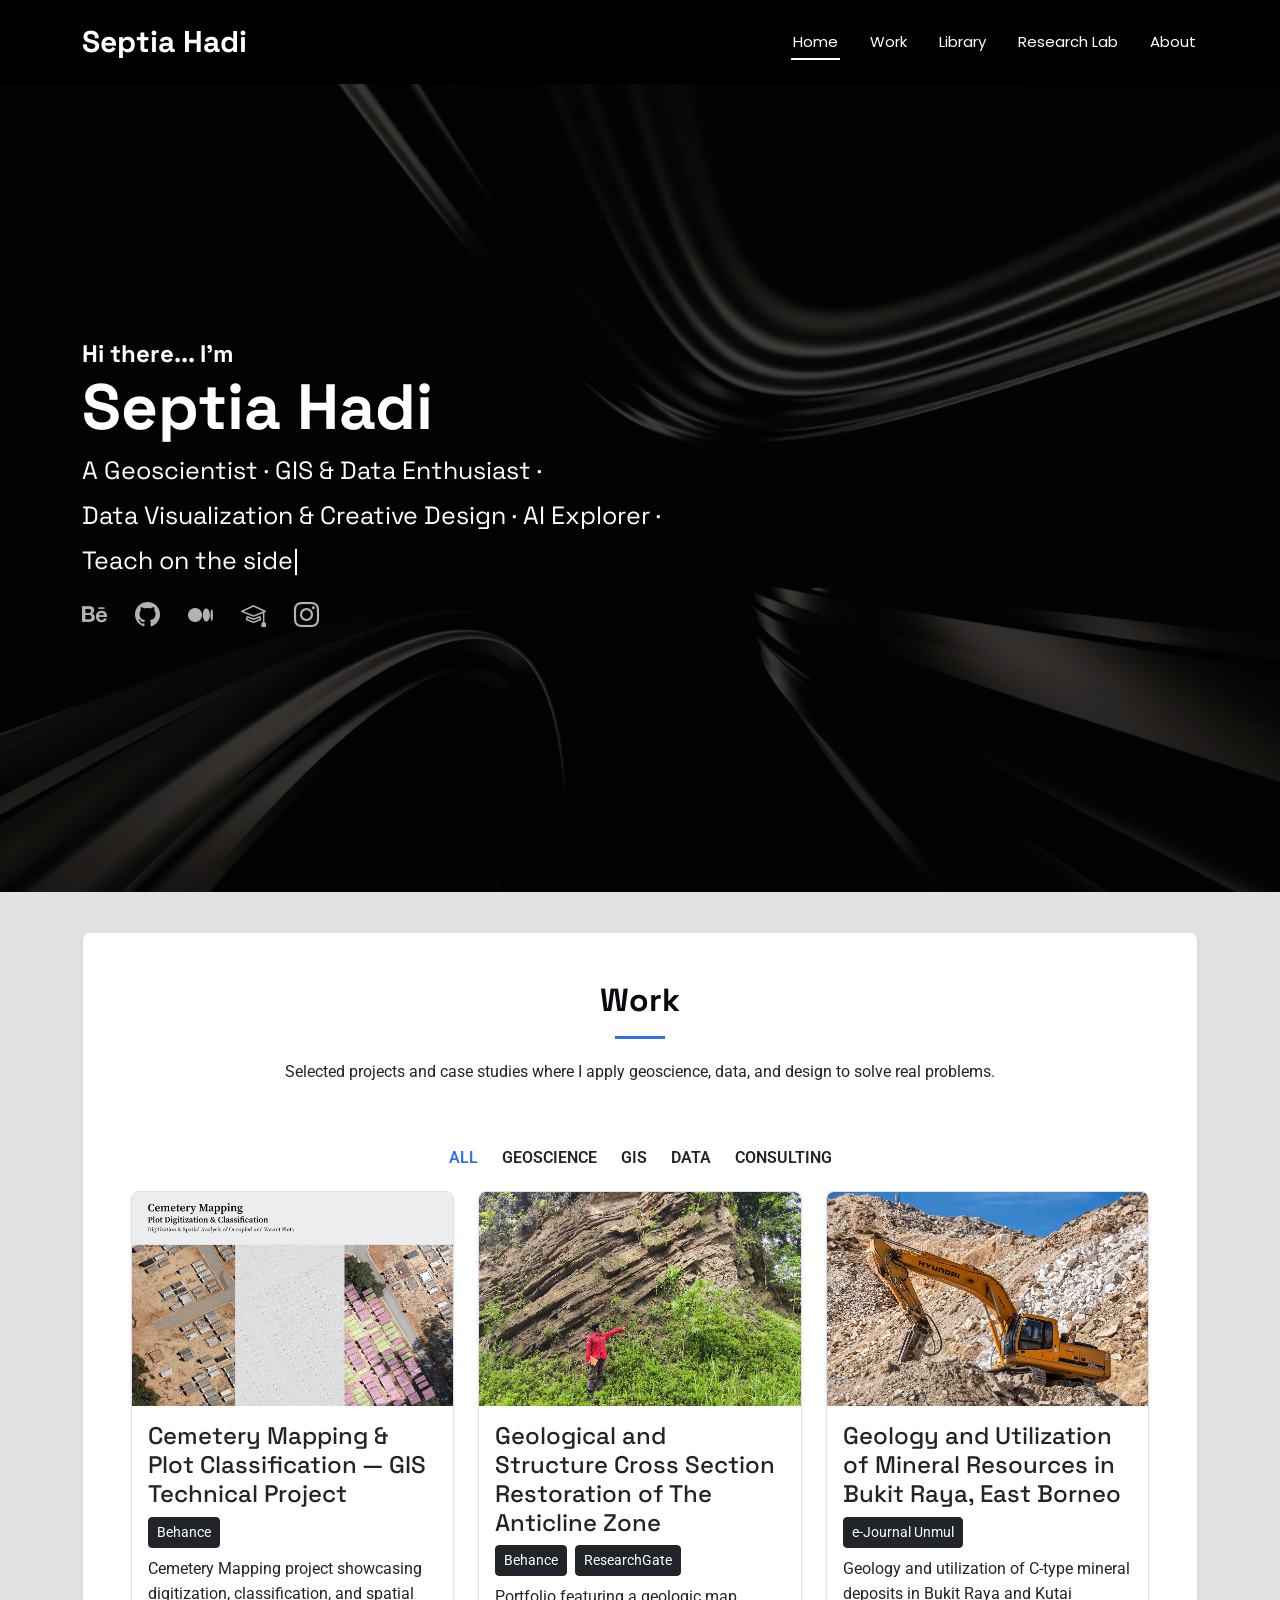
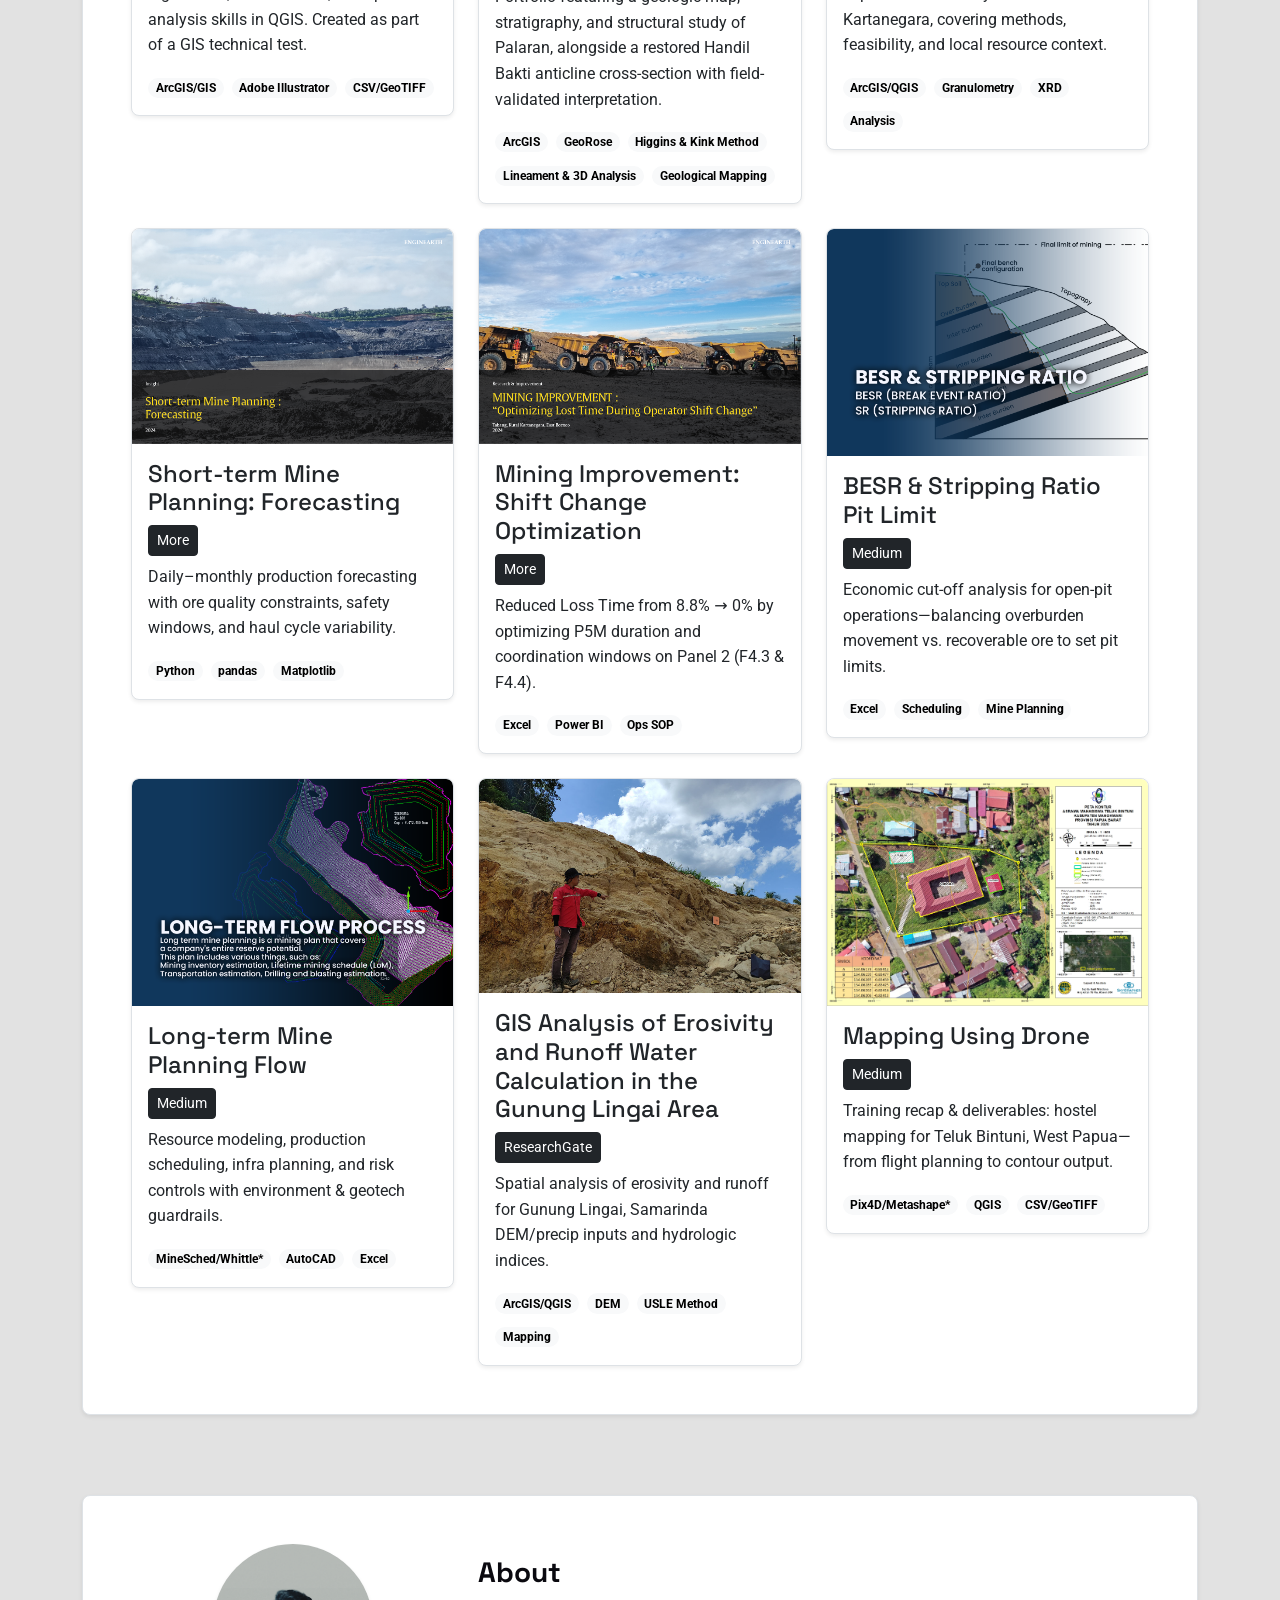
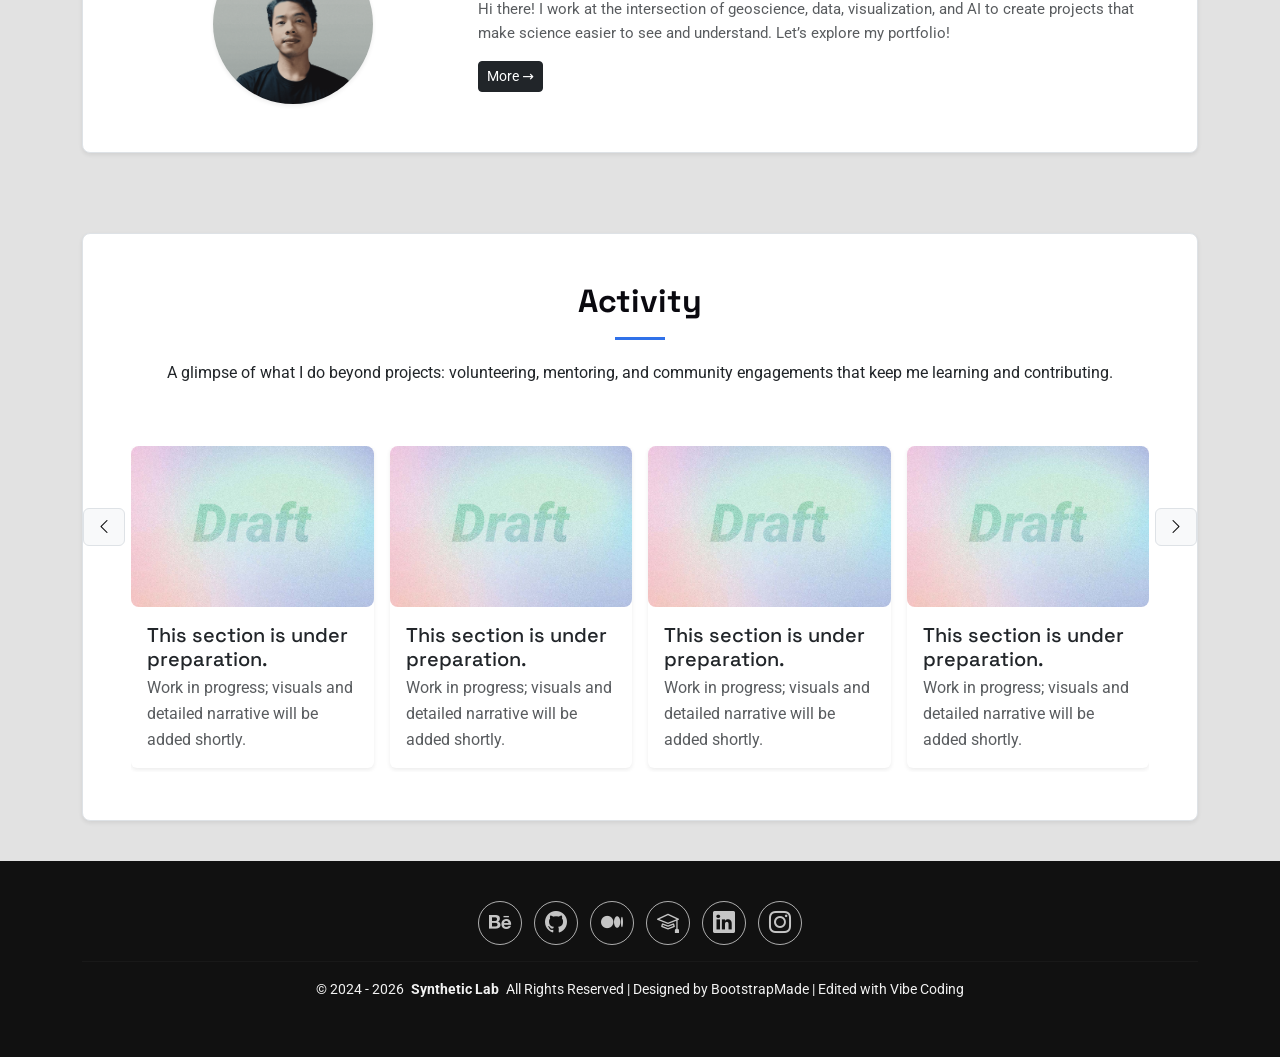
==== commit 24c5e06c: "Update site 2" ====
--- a/index.html
+++ b/index.html
@@ -1,6 +1,6 @@
+<!-- Cleanup: removed unused vendor (Swiper), unified header/footer, fixed Threads URL, added Isotope date sorting hook, synced section backgrounds, purged stray filter-* classes, kept visual parity -->
 <!DOCTYPE html>
 <html lang="en">
-
 <head>
   <meta charset="utf-8">
   <meta content="width=device-width, initial-scale=1.0" name="viewport">
@@ -12,48 +12,44 @@
   <link href="assets/img/favicon.png" rel="icon">
   <link href="assets/img/favicon.png" rel="apple-touch-icon">
 
-  <!-- Fonts -->
-  <link href="https://fonts.googleapis.com" rel="preconnect">
-  <link href="https://fonts.gstatic.com" rel="preconnect" crossorigin>
+  <!-- Fonts (single consolidated import) -->
+  <link rel="preconnect" href="https://fonts.googleapis.com">
+  <link rel="preconnect" href="https://fonts.gstatic.com" crossorigin>
   <link href="https://fonts.googleapis.com/css2?family=Roboto:wght@300;400;500;700&family=Poppins:wght@400;500;600&family=Raleway:wght@400;600;700&family=Space+Grotesk:wght@300..700&display=swap" rel="stylesheet">
 
-  <!-- Preload hero image (percepat LCP) -->
+  <!-- Preload hero image to improve LCP -->
   <link rel="preload" as="image" href="assets/img/hero-img-5.jpg" imagesrcset="assets/img/hero-img-5.jpg 1200w" imagesizes="100vw">
 
-  <!-- Vendor CSS Files -->
+  <!-- Vendor CSS (only used libs) -->
   <link href="assets/vendor/bootstrap/css/bootstrap.min.css" rel="stylesheet">
   <link href="assets/vendor/bootstrap-icons/bootstrap-icons.css" rel="stylesheet">
   <link href="assets/vendor/aos/aos.css" rel="stylesheet">
   <link href="assets/vendor/glightbox/css/glightbox.min.css" rel="stylesheet">
-  <link href="assets/vendor/swiper/swiper-bundle.min.css" rel="stylesheet">
-
-  <!-- Main CSS File --><!-- link css bawaan -->
-  <!-- Custom Style --><link href="https://fonts.googleapis.com/css2?family=Space+Grotesk:wght@300..700&display=swap" rel="stylesheet">
-
+
+  <!-- Main CSS -->
   <link href="assets/css/main.css" rel="stylesheet">
-  <link href="https://fonts.googleapis.com/css2?family=Space+Grotesk:wght@300..700&display=swap" rel="stylesheet">
 </head>
 
 <body class="index-page">
   <!-- ============================ HEADER ============================ -->
-<header id="header" class="header d-flex align-items-center sticky-top">
+  <header id="header" class="header d-flex align-items-center sticky-top">
     <div class="container-fluid container-xl position-relative d-flex align-items-center justify-content-between">
 
-      <a href="index.html" class="logo d-flex align-items-center">
-        <!-- Uncomment the line below if you also wish to use an image logo -->
-        <!-- <img src="assets/img/logo.png" alt=""> -->
-        <h1 class="sitename">Septia Hadi</h1>
+      <a href="index.html" class="logo d-flex align-items-center" aria-label="Go to Home">
+        <h1 class="sitename mb-0">Septia Hadi</h1>
       </a>
 
-      <nav id="navmenu" class="navmenu">
+      <nav id="navmenu" class="navmenu" aria-label="Primary">
         <ul>
-          <li><a href="#hero" class="active">Home<br></a></li>
-          <li><a href="#portfolio" class="active">Work<br></a></li>
-          <li><a href="insights.html">Library</a></li>
-          <li><a href="#research">Research Lab</a></li>
+          <li><a href="#hero" class="active">Home</a></li>
+          <li><a href="#portfolio">Work</a></li>
+          <li><a href="library.html">Library</a></li>
+          <li><a href="research.html">Research Lab</a></li>
           <li><a href="about.html">About</a></li>
         </ul>
-        <i class="mobile-nav-toggle d-xl-none bi bi-list"></i>
+        <button class="mobile-nav-toggle d-xl-none" aria-label="Toggle navigation" aria-expanded="false">
+          <i class="bi bi-list" aria-hidden="true"></i>
+        </button>
       </nav>
 
     </div>
@@ -61,398 +57,384 @@
 
   <main class="main">
 
-    <!-- Hero Section -->
     <!-- ============================= HERO ============================= -->
-<section id="hero" class="hero section dark-background">
-      <img src="assets/img/hero-img-5.jpg" alt="" data-aos="fade-in">
+    <section id="hero" class="hero section dark-background">
+      <img src="assets/img/hero-img-5.jpg" alt="Hero background" data-aos="fade-in" width="1200" height="675">
 
       <div class="container d-flex flex-column align-items-start justify-content-start text-start" data-aos="fade-up" data-aos-delay="80">
         <h1>Hi there... I'm</h1>
         <h2>Septia Hadi</h2>
-        <p> <span class="normal-font">A Geoscientist · GIS & Data Enthusiast · </span></p>
-        <p> <span class="normal-font">Data Visualization & Creative Design · AI Explorer · </span></p>
-       
-        <p> <span class="typed" data-typed-items="Builder of Impact, Teach on the side, Sharing what I learn, Exploring with AI"></span></p>
+        <p><span class="normal-font">A Geoscientist · GIS &amp; Data Enthusiast · </span></p>
+        <p><span class="normal-font">Data Visualization &amp; Creative Design · AI Explorer · </span></p>
+        <p><span class="typed" data-typed-items="Teach on the side, Sharing what I learn, Exploring with AI"></span></p>
+
         <div class="social-links mt-3">
-          <a href="https://www.instagram.com/septiahadi_" target="_blank" rel="noreferrer noopener" class="me-3">
-          <i class="bi bi-instagram"></i>
+          <a href="https://www.behance.net/septiahadi" target="_blank" rel="noopener" class="me-3" aria-label="Behance">
+            <i class="bi bi-behance" aria-hidden="true"></i>
           </a>
-
-          <a href="https://github.com/septiahadi" target="_blank" rel="noreferrer noopener" class="me-3">
-          <i class="bi bi-github"></i>
+          <a href="https://github.com/septiahadi" target="_blank" rel="noopener" class="me-3" aria-label="GitHub">
+            <i class="bi bi-github" aria-hidden="true"></i>
           </a>
-
-          <a href="https://threads.com/@septiahadi_" target="_blank" rel="noreferrer noopener" class="me-3">
-          <i class="bi bi-threads"></i>
+          <a href="https://medium.com/@septiahadi" target="_blank" rel="noopener" class="me-3" aria-label="Medium">
+            <i class="bi bi-medium" aria-hidden="true"></i>
           </a>
-          <a href="https://medium.com/@septiahadi" target="_blank" rel="noreferrer noopener" class="me-3">
-          <i class="bi bi-medium"></i>
+          <a href="https://www.researchgate.net/profile/Septia-Hadi-Wardana" target="_blank" rel="noopener" class="me-3" aria-label="ResearchGate">
+            <i class="bi bi-mortarboard" aria-hidden="true"></i>
           </a>
-          <a href="https://www.behance.net/septiahadi" target="_blank" rel="noreferrer noopener" class="me-3">
-          <i class="bi bi-behance"></i>
+          <a href="https://www.instagram.com/septiahadi_" target="_blank" rel="noopener" class="me-3" aria-label="Instagram">
+            <i class="bi bi-instagram" aria-hidden="true"></i>
           </a>
+          <!--activity-gap
+          <a href="https://threads.net/@septiahadi_" target="_blank" rel="noopener" class="me-3" aria-label="Threads">
+            <i class="bi bi-threads" aria-hidden="true"></i>
+          </a -->         
+        </div>
       </div>
-    </section><!-- /Hero Section -->
-
-<!-- Work -->
-<!-- ========================== WORK / PORTFOLIO ========================== -->
-<section id="portfolio" class="portfolio section" style="padding-top:32px; padding-bottom:32px;">
-  <div class="container">
-    <div class="card shadow-sm border rounded-3 p-4 p-md-5 my-2">
-
-      <!-- Title (tetap pakai section-title & AOS) -->
-      <div class="section-title" data-aos="fade-up">
-        <h2>Work</h2>
-        <p>Selected projects and case studies where I apply geoscience, data, and design to solve real problems.</p>
+    </section>
+
+    <!-- ========================== WORK / PORTFOLIO ========================== -->
+    <section id="portfolio" class="portfolio section" style="padding-top:32px; padding-bottom:32px;">
+      <div class="container">
+        <div class="card shadow-sm border rounded-3 p-4 p-md-5 my-2">
+
+          <div class="section-title" data-aos="fade-up">
+            <h2>Work</h2>
+            <p>Selected projects and case studies where I apply geoscience, data, and design to solve real problems.</p>
+          </div>
+
+          <!-- Filters -->
+          <ul class="portfolio-filters isotope-filters" role="tablist" aria-label="Portfolio filters" data-aos="fade-up" data-aos-delay="100">
+            <li class="filter-btn filter-active" data-filter="*">All</li>
+            <li class="filter-btn" data-filter=".geoscience">Geoscience</li>
+            <li class="filter-btn" data-filter=".gis">GIS</li>
+            <li class="filter-btn" data-filter=".data">Data</li>
+            <li class="filter-btn" data-filter=".consulting">Consulting</li>
+          </ul>
+
+          <!-- Grid -->
+          <div class="row gy-4 isotope-container" id="portfolio-grid" data-aos="fade-up" data-aos-delay="200">
+
+            <!-- GEOSCIENCE 1 -->
+            <div class="col-lg-4 col-md-6 portfolio-item isotope-item geoscience" data-date="2025-08-31" aria-label="Geological and Structure Cross Section Restoration of The Anticline Zone">
+              <div class="card h-100 shadow-sm border rounded-3 overflow-hidden">
+                <a href="assets/img/portfolio/thesis-mapping.jpg" class="glightbox" data-gallery="portfolio-gallery-app" aria-label="Preview Thesis Structure">
+                  <img src="assets/img/portfolio/geological mapping anticline zone.jpg" class="card-img-top" alt="Cross-section restoration — Handil Bakti" loading="lazy">
+                </a>
+                <div class="card-body d-flex flex-column">
+                  <h4 class="card-title mb-2">Geological and Structure Cross Section Restoration of The Anticline Zone</h4>
+                  <div class="project-links d-flex flex-wrap gap-2 mb-2">
+                    <a class="btn btn-sm btn-dark" href="https://www.behance.net/gallery/226907647/Geological-Mapping-of-Anticline-Zone-in-Palaran-Borneo" target="_blank" rel="noopener">Behance</a>
+                    <a class="btn btn-sm btn-dark" href="https://www.researchgate.net/profile/Septia-Hadi-Wardana" target="_blank" rel="noopener">ResearchGate</a>
+                  </div>
+                  <p class="card-text mb-3">Portfolio featuring a geologic map, stratigraphy, and structural study of Palaran, alongside a restored Handil Bakti anticline cross-section with field-validated interpretation.</p>
+                  <ul class="tools list-unstyled d-flex flex-wrap gap-2 mt-auto mb-0">
+                    <li><span class="badge rounded-pill text-bg-light">ArcGIS</span></li>
+                    <li><span class="badge rounded-pill text-bg-light">GeoRose</span></li>
+                    <li><span class="badge rounded-pill text-bg-light">Higgins &amp; Kink Method</span></li>
+                    <li><span class="badge rounded-pill text-bg-light">Lineament &amp; 3D Analysis</span></li>
+                    <li><span class="badge rounded-pill text-bg-light">Geological Mapping</span></li>
+                  </ul>
+                </div>
+              </div>
+            </div>
+
+            <!-- GEOSCIENCE 2 -->
+            <div class="col-lg-4 col-md-6 portfolio-item isotope-item geoscience" data-date="2025-08-24" aria-label="Geology and Utilization of Mineral Resources in Bukit Raya, East Borneo">
+              <div class="card h-100 shadow-sm border rounded-3 overflow-hidden">
+                <a href="assets/img/portfolio/C resources.jpg" class="glightbox" data-gallery="portfolio-gallery-app" aria-label="Preview Mineral C Utilization">
+                  <img src="assets/img/portfolio/C resources.jpg" class="card-img-top" alt="C Mineral Resources — Bukit Raya" loading="lazy">
+                </a>
+                <div class="card-body d-flex flex-column">
+                  <h4 class="card-title mb-2">Geology and Utilization of Mineral Resources in Bukit Raya, East Borneo</h4>
+                  <div class="project-links d-flex flex-wrap gap-2 mb-2">
+                    <a class="btn btn-sm btn-dark" href="https://e-journals.unmul.ac.id/index.php/TG/article/view/6450" target="_blank" rel="noopener">e-Journal Unmul</a>
+                  </div>
+                  <p class="card-text mb-3">Geology and utilization of C-type mineral deposits in Bukit Raya and Kutai Kartanegara, covering methods, feasibility, and local resource context.</p>
+                  <ul class="tools list-unstyled d-flex flex-wrap gap-2 mt-auto mb-0">
+                    <li><span class="badge rounded-pill text-bg-light">ArcGIS/QGIS</span></li>
+                    <li><span class="badge rounded-pill text-bg-light">Granulometry</span></li>
+                    <li><span class="badge rounded-pill text-bg-light">XRD</span></li>
+                    <li><span class="badge rounded-pill text-bg-light">Analysis</span></li>
+                  </ul>
+                </div>
+              </div>
+            </div>
+
+            <!-- DATA 1 -->
+            <div class="col-lg-4 col-md-6 portfolio-item isotope-item data" data-date="2025-08-18" aria-label="Short-term Mine Planning: Forecasting">
+              <div class="card h-100 shadow-sm border rounded-3 overflow-hidden">
+                <a href="assets/img/portfolio/short-term-forecasting.png" class="glightbox" data-gallery="portfolio-gallery-app" aria-label="Preview Short-term Forecasting">
+                  <img src="assets/img/portfolio/short-term-forecasting.png" class="card-img-top" alt="Short-term Mine Planning — Forecasting" loading="lazy">
+                </a>
+                <div class="card-body d-flex flex-column">
+                  <h4 class="card-title mb-2">Short-term Mine Planning: Forecasting</h4>
+                  <div class="project-links d-flex flex-wrap gap-2 mb-2">
+                    <a class="btn btn-sm btn-dark" href="https://drive.google.com/file/d/1YYc7R0ngNl-bxmYIabHUtcRuqEPh7b5A/view?usp=sharing" target="_blank" rel="noopener">More</a>
+                  </div>
+                  <p class="card-text mb-3">Daily–monthly production forecasting with ore quality constraints, safety windows, and haul cycle variability.</p>
+                  <ul class="tools list-unstyled d-flex flex-wrap gap-2 mt-auto mb-0">
+                    <li><span class="badge rounded-pill text-bg-light">Python</span></li>
+                    <li><span class="badge rounded-pill text-bg-light">pandas</span></li>
+                    <li><span class="badge rounded-pill text-bg-light">Matplotlib</span></li>
+                  </ul>
+                </div>
+              </div>
+            </div>
+
+            <!-- GEOSCIENCE 3 -->
+            <div class="col-lg-4 col-md-6 portfolio-item isotope-item geoscience" data-date="2025-08-12" aria-label="Mining Improvement: Shift Change Optimization">
+              <div class="card h-100 shadow-sm border rounded-3 overflow-hidden">
+                <a href="assets/img/portfolio/improvement.png" class="glightbox" data-gallery="portfolio-gallery-app" aria-label="Preview Mining Improvement">
+                  <img src="assets/img/portfolio/improvement.png" class="card-img-top" alt="Mining Improvement — Shift Change" loading="lazy">
+                </a>
+                <div class="card-body d-flex flex-column">
+                  <h4 class="card-title mb-2">Mining Improvement: Shift Change Optimization</h4>
+                  <div class="project-links d-flex flex-wrap gap-2 mb-2">
+                    <a class="btn btn-sm btn-dark" href="https://drive.google.com/file/d/1AMleddajtrNzSu20CA59-ZBj1AzIqWbc/view?usp=sharing" target="_blank" rel="noopener">More</a>
+                  </div>
+                  <p class="card-text mb-3">Reduced Loss Time from 8.8% → 0% by optimizing P5M duration and coordination windows on Panel 2 (F4.3 &amp; F4.4).</p>
+                  <ul class="tools list-unstyled d-flex flex-wrap gap-2 mt-auto mb-0">
+                    <li><span class="badge rounded-pill text-bg-light">Excel</span></li>
+                    <li><span class="badge rounded-pill text-bg-light">Power BI</span></li>
+                    <li><span class="badge rounded-pill text-bg-light">Ops SOP</span></li>
+                  </ul>
+                </div>
+              </div>
+            </div>
+
+            <!-- GEOSCIENCE 4 -->
+            <div class="col-lg-4 col-md-6 portfolio-item isotope-item geoscience" data-date="2025-08-05" aria-label="BESR &amp; Stripping Ratio Pit Limit">
+              <div class="card h-100 shadow-sm border rounded-3 overflow-hidden">
+                <a href="assets/img/portfolio/besr.png" class="glightbox" data-gallery="portfolio-gallery-insight" aria-label="Preview BESR">
+                  <img src="assets/img/portfolio/besr.png" class="card-img-top" alt="BESR &amp; Pit Limit" loading="lazy">
+                </a>
+                <div class="card-body d-flex flex-column">
+                  <h4 class="card-title mb-2">BESR &amp; Stripping Ratio Pit Limit</h4>
+                  <div class="project-links d-flex flex-wrap gap-2 mb-2">
+                    <a class="btn btn-sm btn-dark" href="https://septiahadi.medium.com/besr-break-even-stripping-ratio-stripping-ratio-pit-limit-mineportofolio-337b28f79fb4" target="_blank" rel="noopener">Medium</a>
+                  </div>
+                  <p class="card-text mb-3">Economic cut-off analysis for open-pit operations—balancing overburden movement vs. recoverable ore to set pit limits.</p>
+                  <ul class="tools list-unstyled d-flex flex-wrap gap-2 mt-auto mb-0">
+                    <li><span class="badge rounded-pill text-bg-light">Excel</span></li>
+                    <li><span class="badge rounded-pill text-bg-light">Scheduling</span></li>
+                    <li><span class="badge rounded-pill text-bg-light">Mine Planning</span></li>
+                  </ul>
+                </div>
+              </div>
+            </div>
+
+            <!-- GEOSCIENCE 5 -->
+            <div class="col-lg-4 col-md-6 portfolio-item isotope-item geoscience" data-date="2025-07-28" aria-label="Long-term Mine Planning Flow">
+              <div class="card h-100 shadow-sm border rounded-3 overflow-hidden">
+                <a href="assets/img/portfolio/long-term-process.png" class="glightbox" data-gallery="portfolio-gallery-insight" aria-label="Preview Long-term Planning">
+                  <img src="assets/img/portfolio/long-term-process.png" class="card-img-top" alt="Long-term planning flow" loading="lazy">
+                </a>
+                <div class="card-body d-flex flex-column">
+                  <h4 class="card-title mb-2">Long-term Mine Planning Flow</h4>
+                  <div class="project-links d-flex flex-wrap gap-2 mb-2">
+                    <a class="btn btn-sm btn-dark" href="https://septiahadi.medium.com/long-term-mine-planning-flow-process-9f9b1337d91e" target="_blank" rel="noopener">Medium</a>
+                  </div>
+                  <p class="card-text mb-3">Resource modeling, production scheduling, infra planning, and risk controls with environment &amp; geotech guardrails.</p>
+                  <ul class="tools list-unstyled d-flex flex-wrap gap-2 mt-auto mb-0">
+                    <li><span class="badge rounded-pill text-bg-light">MineSched/Whittle*</span></li>
+                    <li><span class="badge rounded-pill text-bg-light">AutoCAD</span></li>
+                    <li><span class="badge rounded-pill text-bg-light">Excel</span></li>
+                  </ul>
+                </div>
+              </div>
+            </div>
+
+            <!-- GIS 1 -->
+            <div class="col-lg-4 col-md-6 portfolio-item isotope-item gis" data-date="2025-09-10" aria-label="Cemetery Mapping &amp; Plot Classification — GIS Technical Project">
+              <div class="card h-100 shadow-sm border rounded-3 overflow-hidden">
+                <a href="assets/img/portfolio/Cemetary.jpg" class="glightbox" data-gallery="portfolio-gallery-insight" aria-label="Preview Drone Mapping">
+                  <img src="assets/img/portfolio/Cemetary.jpg" class="card-img-top" alt="Cemetery mapping project" loading="lazy">
+                </a>
+                <div class="card-body d-flex flex-column">
+                  <h4 class="card-title mb-2">Cemetery Mapping &amp; Plot Classification — GIS Technical Project</h4>
+                  <div class="project-links d-flex flex-wrap gap-2 mb-2">
+                    <a class="btn btn-sm btn-dark" href="https://www.behance.net/gallery/234263651/Cemetery-Mapping-Plot-Classification-GIS-Project" target="_blank" rel="noopener">Behance</a>
+                  </div>
+                  <p class="card-text mb-3">Cemetery Mapping project showcasing digitization, classification, and spatial analysis skills in QGIS. Created as part of a GIS technical test.</p>
+                  <ul class="tools list-unstyled d-flex flex-wrap gap-2 mt-auto mb-0">
+                    <li><span class="badge rounded-pill text-bg-light">ArcGIS/GIS</span></li>
+                    <li><span class="badge rounded-pill text-bg-light">Adobe Illustrator</span></li>
+                    <li><span class="badge rounded-pill text-bg-light">CSV/GeoTIFF</span></li>
+                  </ul>
+                </div>
+              </div>
+            </div>
+
+            <!-- GIS 2 -->
+            <div class="col-lg-4 col-md-6 portfolio-item isotope-item gis" data-date="2025-07-14" aria-label="GIS Analysis of Erosivity and Runoff Water Calculation in the Gunung Lingai Area">
+              <div class="card h-100 shadow-sm border rounded-3 overflow-hidden">
+                <a href="assets/img/portfolio/erosivitas.jpg" class="glightbox" data-gallery="portfolio-gallery-app" aria-label="Preview Erosivity GIS">
+                  <img src="assets/img/portfolio/erosivitas.jpg" class="card-img-top" alt="Erosivity &amp; runoff — GIS" loading="lazy">
+                </a>
+                <div class="card-body d-flex flex-column">
+                  <h4 class="card-title mb-2">GIS Analysis of Erosivity and Runoff Water Calculation in the Gunung Lingai Area</h4>
+                  <div class="project-links d-flex flex-wrap gap-2 mb-2">
+                    <a class="btn btn-sm btn-dark" href="https://drive.google.com/file/d/1UuHQykqvflIzIGz6r37oJo85gh1WY4OM/view?usp=sharing" target="_blank" rel="noopener">ResearchGate</a>
+                  </div>
+                  <p class="card-text mb-3">Spatial analysis of erosivity and runoff for Gunung Lingai, Samarinda DEM/precip inputs and hydrologic indices.</p>
+                  <ul class="tools list-unstyled d-flex flex-wrap gap-2 mt-auto mb-0">
+                    <li><span class="badge rounded-pill text-bg-light">ArcGIS/QGIS</span></li>
+                    <li><span class="badge rounded-pill text-bg-light">DEM</span></li>
+                    <li><span class="badge rounded-pill text-bg-light">USLE Method</span></li>
+                    <li><span class="badge rounded-pill text-bg-light">Mapping</span></li>
+                  </ul>
+                </div>
+              </div>
+            </div>
+
+            <!-- GIS 3 -->
+            <div class="col-lg-4 col-md-6 portfolio-item isotope-item gis" data-date="2025-07-07" aria-label="Mapping Using Drone">
+              <div class="card h-100 shadow-sm border rounded-3 overflow-hidden">
+                <a href="assets/img/portfolio/IMC-PETA KONTUR.jpg" class="glightbox" data-gallery="portfolio-gallery-insight" aria-label="Preview Drone Mapping">
+                  <img src="assets/img/portfolio/IMC-PETA KONTUR.jpg" class="card-img-top" alt="Drone mapping — Teluk Bintuni" loading="lazy">
+                </a>
+                <div class="card-body d-flex flex-column">
+                  <h4 class="card-title mb-2">Mapping Using Drone</h4>
+                  <div class="project-links d-flex flex-wrap gap-2 mb-2">
+                    <a class="btn btn-sm btn-dark" href="https://septiahadi.medium.com/pelatihan-pemetaan-drone-di-indonesia-mapping-center-imc-b3dcebba1f2a" target="_blank" rel="noopener">Medium</a>
+                  </div>
+                  <p class="card-text mb-3">Training recap &amp; deliverables: hostel mapping for Teluk Bintuni, West Papua—from flight planning to contour output.</p>
+                  <ul class="tools list-unstyled d-flex flex-wrap gap-2 mt-auto mb-0">
+                    <li><span class="badge rounded-pill text-bg-light">Pix4D/Metashape*</span></li>
+                    <li><span class="badge rounded-pill text-bg-light">QGIS</span></li>
+                    <li><span class="badge rounded-pill text-bg-light">CSV/GeoTIFF</span></li>
+                  </ul>
+                </div>
+              </div>
+            </div>
+
+          </div><!-- /#portfolio-grid -->
+        </div><!-- /.card -->
+      </div><!-- /.container -->
+    </section>
+
+    <!-- ============================ ABOUT PREVIEW =========================== -->
+    <section id="about-preview" class="about-preview section" style="padding-top:32px; padding-bottom:32px;">
+      <div class="container">
+        <div class="card shadow-sm border rounded-3 p-4 p-md-5 my-2">
+          <div class="row align-items-center g-4">
+            <div class="col-md-4 text-center">
+              <img src="assets/img/Profile-hadi.png" alt="Portrait of Septia Hadi Wardana" class="img-fluid rounded-circle shadow-sm" style="max-width: 160px;" loading="lazy">
+            </div>
+            <div class="col-md-8">
+              <h2>About</h2>
+              <p class="text-muted mb-3">
+                Hi there! I work at the intersection of geoscience, data, visualization, and AI to create projects that make science easier to see and understand. Let’s explore my portfolio!
+              </p>
+              <a href="about.html" class="btn btn-dark btn-sm" aria-label="More about Septia Hadi">More →</a>
+            </div>
+          </div>
+        </div><!-- /.card -->
       </div>
-
-      <!-- Grid -->
-      <div class="isotope-layout" data-default-filter="*" data-layout="masonry" data-sort="original-order">
-        <ul class="portfolio-filters isotope-filters" data-aos="fade-up" data-aos-delay="100">
-          <li data-filter="*" class="filter-active">All</li>
-          <li data-filter=".filter-geocience">Geoscience</li>
-          <li data-filter=".filter-mining">Mining</li>
-          <li data-filter=".filter-gisdata">GIS & Data Science</li>
-          <li data-filter=".filter-consulting">Consulting</li>
-        </ul>
-
-        <div class="row gy-4 isotope-container" data-aos="fade-up" data-aos-delay="200">
-
-  <!-- GEOSCIENCE 1 -->
-  <div class="col-lg-4 col-md-6 portfolio-item isotope-item filter-geocience">
-    <div class="card h-100 shadow-sm border rounded-3 overflow-hidden">
-      <a href="assets/img/portfolio/geological mapping anticline zone.jpg" class="glightbox" data-gallery="portfolio-gallery-app" aria-label="Preview Thesis Structure">
-        <img src="assets/img/portfolio/geological mapping anticline zone.jpg" class="card-img-top" alt="Cross-section restoration — Handil Bakti" loading="lazy">
-      </a>
-      <div class="card-body d-flex flex-column">
-        <h4 class="card-title mb-2">Geological and Structure Cross Section Restoration of The Anticline Zone</h4>
-        <div class="project-links d-flex flex-wrap gap-2 mb-2">
-          <a class="btn btn-sm btn-dark" href="https://www.behance.net/gallery/226907647/Geological-Mapping-of-Anticline-Zone-in-Palaran-Borneo" target="_blank" rel="noopener">Behance</a>
-          <a class="btn btn-sm btn-dark" href="https://www.researchgate.net/profile/Septia-Hadi-Wardana" target="_blank" rel="noopener">ResearchGate</a>
-        </div>
-        <p class="card-text mb-3">
-          Portfolio featuring a geologic map, stratigraphy, and structural study of Palaran, alongside a restored Handil Bakti anticline cross-section with field-validated interpretation.
+    </section>
+
+    <!-- ============================ ACTIVITY (HORIZONTAL SCROLLER) =========================== -->
+    <section id="activity" class="activity section" style="padding-top:32px; padding-bottom:32px;">
+      <div class="container">
+        <div class="card shadow-sm border rounded-3 p-4 p-md-5 my-2 position-relative">
+
+          <div class="section-title" data-aos="fade-up">
+            <h2>Activity</h2>
+            <p>A glimpse of what I do beyond projects: volunteering, mentoring, and community engagements that keep me learning and contributing.</p>
+          </div>
+
+          <!-- Controls -->
+          <button class="btn btn-light border position-absolute top-50 start-0 translate-middle-y d-none d-md-inline-flex activity-prev"
+                  type="button" aria-label="Scroll activities left" style="z-index:2;">
+            <i class="bi bi-chevron-left"></i>
+          </button>
+          <button class="btn btn-light border position-absolute top-50 end-0 translate-middle-y d-none d-md-inline-flex activity-next"
+                  type="button" aria-label="Scroll activities right" style="z-index:2;">
+            <i class="bi bi-chevron-right"></i>
+          </button>
+
+          <!-- Scroller -->
+          <div class="activity-scroller d-flex flex-nowrap gap-3 overflow-auto pb-1" role="region" aria-label="Activity list" tabindex="0" data-aos="fade-up" data-aos-delay="100" style="--activity-gap: 1rem;">
+            <!-- Item 1 -->
+            <div class="activity-card card h-100 shadow-sm border-0">
+              <img src="assets/img/activity/draft.jpg" class="card-img-top rounded-3" alt="Volunteer Geoscience Educator" loading="lazy">
+              <div class="card-body">
+                <h5 class="card-title mb-1">This section is under preparation.</h5>
+                <p class="card-text text-muted mb-0">Work in progress; visuals and detailed narrative will be added shortly.</p>
+              </div>
+            </div>
+            <!-- Item 1 -->
+            <div class="activity-card card h-100 shadow-sm border-0">
+              <img src="assets/img/activity/draft.jpg" class="card-img-top rounded-3" alt="Volunteer Geoscience Educator" loading="lazy">
+              <div class="card-body">
+                <h5 class="card-title mb-1">This section is under preparation.</h5>
+                <p class="card-text text-muted mb-0">Work in progress; visuals and detailed narrative will be added shortly.</p>
+              </div>
+            </div>
+            <!-- Item 1 -->
+            <div class="activity-card card h-100 shadow-sm border-0">
+              <img src="assets/img/activity/draft.jpg" class="card-img-top rounded-3" alt="Volunteer Geoscience Educator" loading="lazy">
+              <div class="card-body">
+                <h5 class="card-title mb-1">This section is under preparation.</h5>
+                <p class="card-text text-muted mb-0">Work in progress; visuals and detailed narrative will be added shortly.</p>
+              </div>
+            </div>
+            <!-- Item 1 -->
+            <div class="activity-card card h-100 shadow-sm border-0">
+              <img src="assets/img/activity/draft.jpg" class="card-img-top rounded-3" alt="Volunteer Geoscience Educator" loading="lazy">
+              <div class="card-body">
+                <h5 class="card-title mb-1">This section is under preparation.</h5>
+                <p class="card-text text-muted mb-0">Work in progress; visuals and detailed narrative will be added shortly.</p>
+              </div>
+            </div>
+          </div><!-- /.activity-scroller -->
+        </div><!-- /.card -->
+      </div>
+    </section>
+
+  </main>
+
+  <!-- ============================== FOOTER ============================== -->
+  <footer id="footer" class="footer accent-background">
+    <div class="container text-center">
+
+      <div class="social-links d-flex justify-content-center mb-3">
+        <a href="https://www.behance.net/septiahadi" target="_blank" rel="noopener" aria-label="Behance"><i class="bi bi-behance" aria-hidden="true"></i></a>
+        <a href="https://github.com/septiahadi" target="_blank" rel="noopener" aria-label="GitHub"><i class="bi bi-github" aria-hidden="true"></i></a>
+        <a href="https://medium.com/@septiahadi" target="_blank" rel="noopener" aria-label="Medium"><i class="bi bi-medium" aria-hidden="true"></i></a>
+        <a href="https://www.researchgate.net/profile/Septia-Hadi-Wardana" target="_blank" rel="noopener" aria-label="ResearchGate"><i class="bi bi-mortarboard" aria-hidden="true"></i></a>
+        <a href="https://www.linkedin.com/in/septiahadi" target="_blank" rel="noopener" aria-label="LinkedIn"><i class="bi bi-linkedin" aria-hidden="true"></i></a>
+        <a href="https://www.instagram.com/septiahadi_" target="_blank" rel="noopener" aria-label="Instagram"><i class="bi bi-instagram" aria-hidden="true"></i></a>
+      </div>
+
+      <hr class="my-3" style="border-color: rgba(181, 181, 181, 0.2);">
+
+      <div class="copyright">
+        <p>© 2024 - <span></span>
+          <strong class="px-1 sitename">Synthetic Lab</strong>
+          <span>All Rights Reserved | Designed by BootstrapMade | Edited with Vibe Coding</span>
         </p>
-        <ul class="tools list-unstyled d-flex flex-wrap gap-2 mt-auto mb-0">
-          <li><span class="badge rounded-pill text-bg-light">ArcGIS</span></li>
-          <li><span class="badge rounded-pill text-bg-light">GeoRose</span></li>
-          <li><span class="badge rounded-pill text-bg-light">Higgins & Kink Method</span></li>
-          <li><span class="badge rounded-pill text-bg-light">Lineament & 3D Analysis</span></li>
-          <li><span class="badge rounded-pill text-bg-light">Geological Mapping</span></li>
-        </ul>
       </div>
     </div>
-  </div>
-
-  <!-- GEOSCIENCE 2 -->
-  <div class="col-lg-4 col-md-6 portfolio-item isotope-item filter-geocience">
-    <div class="card h-100 shadow-sm border rounded-3 overflow-hidden">
-      <a href="assets/img/portfolio/C resources.jpg" class="glightbox" data-gallery="portfolio-gallery-app" aria-label="Preview Mineral C Utilization">
-        <img src="assets/img/portfolio/C resources.jpg" class="card-img-top" alt="C Mineral Resources — Bukit Raya" loading="lazy">
-      </a>
-      <div class="card-body d-flex flex-column">
-        <h4 class="card-title mb-2">Geology and Utilization of Mineral Resources in Bukit Raya, East Borneo</h4>
-        <div class="project-links d-flex flex-wrap gap-2 mb-2">
-          <a class="btn btn-sm btn-dark" href="https://e-journals.unmul.ac.id/index.php/TG/article/view/6450" target="_blank" rel="noopener">e-Journal Unmul</a>
-        </div>
-        <p class="card-text mb-3">
-          Geology and utilization of C-type mineral deposits in Bukit Raya and Kutai Kartanegara, covering methods, feasibility, and local resource context.
-        </p>
-        <ul class="tools list-unstyled d-flex flex-wrap gap-2 mt-auto mb-0">
-          <li><span class="badge rounded-pill text-bg-light">ArcGIS/QGIS</span></li>
-          <li><span class="badge rounded-pill text-bg-light">Granulometry</span></li>
-          <li><span class="badge rounded-pill text-bg-light">XRD</span></li>
-          <li><span class="badge rounded-pill text-bg-light">Analysis</span></li>
-        </ul>
-      </div>
-    </div>
-  </div>
-
-  <!-- GEOSCIENCE 4 (kelas asli: filter-geosience, biarkan agar filter tetap konsisten) 
-  <div class="col-lg-4 col-md-6 portfolio-item isotope-item filter-geosience">
-    <div class="card h-100 shadow-sm border rounded-3 overflow-hidden">
-      <a href="assets/img/portfolio/geologi-mining.png" class="glightbox" data-gallery="portfolio-gallery-insight" aria-label="Preview Geology & Mining Intro">
-        <img src="assets/img/portfolio/geologi-mining.png" class="card-img-top" alt="Geology & Mining — Intro" loading="lazy">
-      </a>
-      <div class="card-body d-flex flex-column">
-        <h4 class="card-title mb-2">Geology & Mining: Introduction</h4>
-        <div class="project-links d-flex flex-wrap gap-2 mb-2">
-          <a class="btn btn-sm btn-dark" href="https://septiahadi.medium.com/geology-mining-introduction-a951908e8b56" target="_blank" rel="noopener">Medium</a>
-        </div>
-        <p class="card-text mb-3">
-          Overview of the geoscience–mining pipeline from exploration to production, with sustainability and safety considerations.
-        </p>
-        <ul class="tools list-unstyled d-flex flex-wrap gap-2 mt-auto mb-0">
-          <li><span class="badge rounded-pill text-bg-light">Notion/Docs</span></li>
-          <li><span class="badge rounded-pill text-bg-light">Illustrations</span></li>
-        </ul>
-      </div>
-    </div>
-  </div -->
-
-  <!-- MINING 1 -->
-  <div class="col-lg-4 col-md-6 portfolio-item isotope-item filter-mining">
-    <div class="card h-100 shadow-sm border rounded-3 overflow-hidden">
-      <a href="assets/img/portfolio/improvement.png" class="glightbox" data-gallery="portfolio-gallery-app" aria-label="Preview Mining Improvement">
-        <img src="assets/img/portfolio/improvement.png" class="card-img-top" alt="Mining Improvement — Shift Change" loading="lazy">
-      </a>
-      <div class="card-body d-flex flex-column">
-        <h4 class="card-title mb-2">Mining Improvement: Shift Change Optimization</h4>
-        <div class="project-links d-flex flex-wrap gap-2 mb-2">
-          <a class="btn btn-sm btn-dark" href="https://drive.google.com/file/d/1AMleddajtrNzSu20CA59-ZBj1AzIqWbc/view?usp=sharing" target="_blank" rel="noopener">More</a>
-        </div>
-        <p class="card-text mb-3">
-          Reduced Loss Time from 8.8% → 0% by optimizing P5M (morning talk) duration and coordination windows on Panel 2 (F4.3 & F4.4).
-        </p>
-        <ul class="tools list-unstyled d-flex flex-wrap gap-2 mt-auto mb-0">
-          <li><span class="badge rounded-pill text-bg-light">Excel</span></li>
-          <li><span class="badge rounded-pill text-bg-light">Power BI</span></li>
-          <li><span class="badge rounded-pill text-bg-light">Ops SOP</span></li>
-        </ul>
-      </div>
-    </div>
-  </div>
-
-  <!-- MINING 2 -->
-  <div class="col-lg-4 col-md-6 portfolio-item isotope-item filter-mining">
-    <div class="card h-100 shadow-sm border rounded-3 overflow-hidden">
-      <a href="assets/img/portfolio/short-term-forecasting.png" class="glightbox" data-gallery="portfolio-gallery-app" aria-label="Preview Short-term Forecasting">
-        <img src="assets/img/portfolio/short-term-forecasting.png" class="card-img-top" alt="Short-term Mine Planning — Forecasting" loading="lazy">
-      </a>
-      <div class="card-body d-flex flex-column">
-        <h4 class="card-title mb-2">Short-term Mine Planning: Forecasting</h4>
-        <div class="project-links d-flex flex-wrap gap-2 mb-2">
-          <a class="btn btn-sm btn-dark" href="https://drive.google.com/file/d/1YYc7R0ngNl-bxmYIabHUtcRuqEPh7b5A/view?usp=sharing" target="_blank" rel="noopener">More</a>
-        </div>
-        <p class="card-text mb-3">
-          Daily–monthly production forecasting with ore quality constraints, safety windows, and haul cycle variability.
-        </p>
-        <ul class="tools list-unstyled d-flex flex-wrap gap-2 mt-auto mb-0">
-          <li><span class="badge rounded-pill text-bg-light">Python</span></li>
-          <li><span class="badge rounded-pill text-bg-light">pandas</span></li>
-          <li><span class="badge rounded-pill text-bg-light">Matplotlib</span></li>
-        </ul>
-      </div>
-    </div>
-  </div>
-
-  <!-- MINING 3 -->
-  <div class="col-lg-4 col-md-6 portfolio-item isotope-item filter-mining">
-    <div class="card h-100 shadow-sm border rounded-3 overflow-hidden">
-      <a href="assets/img/portfolio/besr.png" class="glightbox" data-gallery="portfolio-gallery-insight" aria-label="Preview BESR">
-        <img src="assets/img/portfolio/besr.png" class="card-img-top" alt="BESR & Pit Limit" loading="lazy">
-      </a>
-      <div class="card-body d-flex flex-column">
-        <h4 class="card-title mb-2">BESR & Stripping Ratio Pit Limit</h4>
-        <div class="project-links d-flex flex-wrap gap-2 mb-2">
-          <a class="btn btn-sm btn-dark" href="https://septiahadi.medium.com/besr-break-even-stripping-ratio-stripping-ratio-pit-limit-mineportofolio-337b28f79fb4" target="_blank" rel="noopener">Medium</a>
-        </div>
-        <p class="card-text mb-3">
-          Economic cut-off analysis for open-pit operations—balancing overburden movement vs. recoverable ore to set pit limits.
-        </p>
-        <ul class="tools list-unstyled d-flex flex-wrap gap-2 mt-auto mb-0">
-          <li><span class="badge rounded-pill text-bg-light">Excel</span></li>
-          <li><span class="badge rounded-pill text-bg-light">Scheduling</span></li>
-          <li><span class="badge rounded-pill text-bg-light">Mine Planning</span></li>
-        </ul>
-      </div>
-    </div>
-  </div>
-
-  <!-- MINING 4 -->
-  <div class="col-lg-4 col-md-6 portfolio-item isotope-item filter-mining">
-    <div class="card h-100 shadow-sm border rounded-3 overflow-hidden">
-      <a href="assets/img/portfolio/long-term-process.png" class="glightbox" data-gallery="portfolio-gallery-insight" aria-label="Preview Long-term Planning">
-        <img src="assets/img/portfolio/long-term-process.png" class="card-img-top" alt="Long-term planning flow" loading="lazy">
-      </a>
-      <div class="card-body d-flex flex-column">
-        <h4 class="card-title mb-2">Long-term Mine Planning Flow</h4>
-        <div class="project-links d-flex flex-wrap gap-2 mb-2">
-          <a class="btn btn-sm btn-dark" href="https://septiahadi.medium.com/long-term-mine-planning-flow-process-9f9b1337d91e" target="_blank" rel="noopener">Medium</a>
-        </div>
-        <p class="card-text mb-3">
-          Resource modeling, production scheduling, infra planning, and risk controls with environment & geotech guardrails.
-        </p>
-        <ul class="tools list-unstyled d-flex flex-wrap gap-2 mt-auto mb-0">
-          <li><span class="badge rounded-pill text-bg-light">MineSched/Whittle*</span></li>
-          <li><span class="badge rounded-pill text-bg-light">AutoCAD</span></li>
-          <li><span class="badge rounded-pill text-bg-light">Excel</span></li>
-        </ul>
-      </div>
-    </div>
-  </div>
-
-  <!-- GIS & DATA 3 -->
-  <div class="col-lg-4 col-md-6 portfolio-item isotope-item filter-gisdata">
-    <div class="card h-100 shadow-sm border rounded-3 overflow-hidden">
-      <a href="assets/img/portfolio/Cemetary.jpg" class="glightbox" data-gallery="portfolio-gallery-insight" aria-label="Preview Drone Mapping">
-        <img src="assets/img/portfolio/Cemetary.jpg" class="card-img-top" alt="Drone mapping — Teluk Bintuni" loading="lazy">
-      </a>
-      <div class="card-body d-flex flex-column">
-        <h4 class="card-title mb-2">Cemetery Mapping & Plot Classification — GIS Technical Project</h4>
-        <div class="project-links d-flex flex-wrap gap-2 mb-2">
-          <a class="btn btn-sm btn-dark" href="https://www.behance.net/gallery/234263651/Cemetery-Mapping-Plot-Classification-GIS-Project" target="_blank" rel="noopener">Behance</a>
-        </div>
-        <p class="card-text mb-3">
-          Cemetery Mapping project showcasing digitization, classification, and spatial analysis skills in QGIS. Created as part of a GIS technical test.
-        </p>
-        <ul class="tools list-unstyled d-flex flex-wrap gap-2 mt-auto mb-0">
-          <li><span class="badge rounded-pill text-bg-light">ArcGIS/GIS</span></li>
-          <li><span class="badge rounded-pill text-bg-light">Adobe Illustrator</span></li>
-          <li><span class="badge rounded-pill text-bg-light">CSV/GeoTIFF</span></li>
-        </ul>
-      </div>
-    </div>
-  </div>
-
-  <!-- GIS & DATA 2 -->
-  <div class="col-lg-4 col-md-6 portfolio-item isotope-item filter-gisdata">
-    <div class="card h-100 shadow-sm border rounded-3 overflow-hidden">
-      <a href="assets/img/portfolio/erosivitas.jpg" class="glightbox" data-gallery="portfolio-gallery-app" aria-label="Preview Erosivity GIS">
-        <img src="assets/img/portfolio/erosivitas.jpg" class="card-img-top" alt="Erosivity & runoff — GIS" loading="lazy">
-      </a>
-      <div class="card-body d-flex flex-column">
-        <h4 class="card-title mb-2">GIS Analysis of Erosivity and Runoff Water Calculation in the Gunung Lingai Area</h4>
-        <div class="project-links d-flex flex-wrap gap-2 mb-2">
-          <a class="btn btn-sm btn-dark" href="https://drive.google.com/file/d/1UuHQykqvflIzIGz6r37oJo85gh1WY4OM/view?usp=sharing" target="_blank" rel="noopener">ResearchGate</a>
-        </div>
-        <p class="card-text mb-3">
-          Spatial analysis of erosivity and runoff for Gunung Lingai, Samarinda DEM/precip inputs and hydrologic indices.
-        </p>
-        <ul class="tools list-unstyled d-flex flex-wrap gap-2 mt-auto mb-0">
-          <li><span class="badge rounded-pill text-bg-light">ArcGIS/QGIS</span></li>
-          <li><span class="badge rounded-pill text-bg-light">DEM</span></li>
-          <li><span class="badge rounded-pill text-bg-light">USLE Method</span></li>
-          <li><span class="badge rounded-pill text-bg-light">Mapping</span></li>
-        </ul>
-      </div>
-    </div>
-  </div>
-
-  <!-- GIS & DATA 3 -->
-  <div class="col-lg-4 col-md-6 portfolio-item isotope-item filter-gisdata">
-    <div class="card h-100 shadow-sm border rounded-3 overflow-hidden">
-      <a href="assets/img/portfolio/IMC-PETA KONTUR.jpg" class="glightbox" data-gallery="portfolio-gallery-insight" aria-label="Preview Drone Mapping">
-        <img src="assets/img/portfolio/IMC-PETA KONTUR.jpg" class="card-img-top" alt="Drone mapping — Teluk Bintuni" loading="lazy">
-      </a>
-      <div class="card-body d-flex flex-column">
-        <h4 class="card-title mb-2">Mapping Using Drone</h4>
-        <div class="project-links d-flex flex-wrap gap-2 mb-2">
-          <a class="btn btn-sm btn-dark" href="https://septiahadi.medium.com/pelatihan-pemetaan-drone-di-indonesia-mapping-center-imc-b3dcebba1f2a" target="_blank" rel="noopener">Medium</a>
-        </div>
-        <p class="card-text mb-3">
-          Training recap & deliverables: hostel mapping for Teluk Bintuni, West Papua—from flight planning to contour output.
-        </p>
-        <ul class="tools list-unstyled d-flex flex-wrap gap-2 mt-auto mb-0">
-          <li><span class="badge rounded-pill text-bg-light">Pix4D/Metashape*</span></li>
-          <li><span class="badge rounded-pill text-bg-light">QGIS</span></li>
-          <li><span class="badge rounded-pill text-bg-light">CSV/GeoTIFF</span></li>
-        </ul>
-      </div>
-    </div>
-  </div>
-</div><!-- .isotope-container -->
-</section>
-
-<!-- =========================== RESEARCH LAB ============================ -->
-<section id="research" class="section" style="padding-top:32px; padding-bottom:32px;">
-  <div class="container">
-    <div class="card shadow-sm border rounded-3 p-4 p-md-5 my-2">
-      <div class="row align-items-center g-4">
-        <!-- Kiri: Gambar -->
-        <div class="col-12 col-lg-6">
-          <figure class="lab-figure mb-0">
-            <img src="assets/img/working-space-2.jpg" alt="Research Lab — visual cover" class="img-fluid w-100 rounded-4 shadow-sm" loading="lazy" />
-          </figure>
-        </div>
-
-        <!-- Kanan: Narasi -->
-        <div class="col-12 col-lg-6">
-          <div class="lab-copy">
-            <h2>Research Lab</h2>
-            <p>
-              Synthetic is my digital workspace.
-              A place where I explore geoscience x data x AI. Here I publish experiments, share dataset, and document workflows, aiming for reproducible and transparent research.
-            </p>
-            <div class="d-flex flex-wrap gap-2">
-              <a href="research.html" class="btn btn-dark btn-lg">Visit Synthetic Lab</a>
-            </div>
-          </div>
-        </div>
-      </div>
-    </div><!-- .card -->
-  </div>
-</section>
-
-<!-- About (Ringkasan) -->
-<!-- ============================ ABOUT PREVIEW =========================== -->
-<section id="about-preview" class="about-preview section" style="padding-top:32px; padding-bottom:32px;">
-  <div class="container">
-    <div class="card shadow-sm border rounded-3 p-4 p-md-5 my-2">
-      <div class="row align-items-center g-4">
-        <div class="col-md-4 text-center">
-          <img src="assets/img/Profile-hadi.png" alt="Septia Hadi Wardana" class="img-fluid rounded-circle shadow-sm" style="max-width: 160px;" />
-        </div>
-        <div class="col-md-8">
-          <h2>About</h2>
-          <p class="text-muted mb-3">
-            With a background in Geological Engineering and a passion for geospatial data, visualization, design, and AI. Experienced in mining exploration, GIS, and startup building (Top 5 at 1001Startup Regional Kalimantan). Currently focused on data analytics, visualization, and AI-driven projects. I build of YADA Certify and Synthetic Lab, a virtual space to share projects, research, and insights.
-          </p>
-          <a href="about.html" class="btn btn-dark btn-sm">More →</a>
-        </div>
-      </div>
-    </div><!-- .card -->
-  </div>
-</section>
-</main>
-
-<!-- Footer -->
-<!-- ============================== FOOTER ============================== -->
-<footer id="footer" class="footer accent-background">
-  <div class="container text-center">
-
-    <!-- Social Media -->
-    <div class="social-links d-flex justify-content-center mb-3">
-      <a href="https://www.instagram.com/septiahadi_" target="_blank" rel="noreferrer noopener"><i class="bi bi-instagram"></i></a>
-      <a href="https://www.linkedin.com/in/septiahadi" target="_blank" rel="noreferrer noopener"><i class="bi bi-linkedin"></i></a>
-      <a href="https://github.com/septiahadi" target="_blank" rel="noreferrer noopener"><i class="bi bi-github"></i></a>
-      <a href="https://medium.com/@septiahadi" target="_blank" rel="noreferrer noopener"><i class="bi bi-medium"></i></a>
-      <a href="https://www.behance.net/septiahadi" target="_blank" rel="noreferrer noopener"><i class="bi bi-behance"></i></a>
-    </div>
-
-    <!-- Garis -->
-    <hr class="my-3" style="border-color: rgba(181, 181, 181, 0.2);" />
-
-    <!-- Copyright -->
-    <div class="copyright">
-      <p>© <span></span>
-        <strong class="px-1 sitename">Septia Hadi Wardana</strong>
-        <span>All Rights Reserved | Designed by BootstrapMade | Edited with ChatGPT</span>
-      </p>
-    </div>
-
-  </div>
-</footer>
+  </footer>
 
   <!-- Scroll Top -->
-  <a href="#" id="scroll-top" class="scroll-top d-flex align-items-center justify-content-center"><i class="bi bi-arrow-up-short"></i></a>
+  <a href="#" id="scroll-top" class="scroll-top d-flex align-items-center justify-content-center" aria-label="Scroll to top">
+    <i class="bi bi-arrow-up-short" aria-hidden="true"></i>
+  </a>
 
   <!-- Preloader -->
-  <div id="preloader"></div>
-
-  <!-- Vendor JS -->
-  <script src="assets/vendor/bootstrap/js/bootstrap.bundle.min.js"></script>
-  <script src="assets/vendor/php-email-form/validate.js"></script>
-  <script src="assets/vendor/aos/aos.js"></script>
-  <script src="assets/vendor/typed.js/typed.umd.js"></script>
-  <script src="assets/vendor/waypoints/noframework.waypoints.js"></script>
-  <script src="assets/vendor/purecounter/purecounter_vanilla.js"></script>
-  <script src="assets/vendor/glightbox/js/glightbox.min.js"></script>
-  <script src="assets/vendor/imagesloaded/imagesloaded.pkgd.min.js"></script>
-  <script src="assets/vendor/isotope-layout/isotope.pkgd.min.js"></script>
-  <script src="assets/vendor/swiper/swiper-bundle.min.js"></script>
+  <div id="preloader" aria-hidden="true"></div>
+
+  <!-- Vendor JS (only what’s used here) -->
+  <script src="assets/vendor/bootstrap/js/bootstrap.bundle.min.js" defer></script>
+  <script src="assets/vendor/aos/aos.js" defer></script>
+  <script src="assets/vendor/typed.js/typed.umd.js" defer></script>
+  <script src="assets/vendor/glightbox/js/glightbox.min.js" defer></script>
+  <script src="assets/vendor/imagesloaded/imagesloaded.pkgd.min.js" defer></script>
+  <script src="assets/vendor/isotope-layout/isotope.pkgd.min.js" defer></script>
 
   <!-- Main JS -->
-  <script src="assets/js/main.js"></script>
+  <script src="assets/js/main.js" defer></script>
 </body>
-</html>+</html>
--- a/assets/css/main.css
+++ b/assets/css/main.css
@@ -0,0 +1,413 @@
+/*
+  CSS Cleanup Summary:
+  - Removed: legacy sections (services/resume/faq/testimonials/counters/pricing/blog), slider/demo, footer lama, button varian tak terpakai, utilities eksperimental.
+  - Kept: global tokens, header, nav (desktop/mobile), hero, portfolio grid + filters, cards, section-title, scroll-top, preloader, footer, minor utilities.
+  - Fonts: Roboto 300/400/500/700; Poppins 400/500/600; Space Grotesk 300–700.
+  - Libraries aktif: Bootstrap, Bootstrap Icons, AOS, GLightbox, Isotope, imagesLoaded, Typed.js.
+  - Visual parity: required; nilai token ditarik dari tampilan index saat ini.
+*/
+
+/* ============================================================================
+   0) TOKENS
+============================================================================ */
+:root {
+  /* Colors */
+  --color-bg: #e2e2e2;            /* page/section background (light) */
+  --color-bg-alt: #060606;        /* dark hero bg */
+  --color-text: #bababa;          /* body text default */
+  --color-heading: #0a090f;       /* headings */
+  --color-accent: #3071e9;        /* primary accent */
+  --color-surface: #ffffff;       /* cards/surfaces */
+  --color-contrast: #ffffff;      /* text on dark/accent */
+
+  /* Radii & shadows */
+  --radius-lg: 1rem;
+  --shadow-md: 0 10px 24px rgba(0,0,0,.07);
+
+  /* Rhythm */
+  --section-pad: 30px;
+  --gap-card: 1rem;
+  --gap-body: .25rem;
+
+  /* Back-compat for older rules */
+  --background-color: var(--color-bg);
+  --default-color: var(--color-text);
+  --heading-color: var(--color-heading);
+  --accent-color: var(--color-accent);
+  --surface-color: var(--color-surface);
+  --contrast-color: var(--color-contrast);
+
+  /* Nav */
+  --nav-color: #ffffff;
+  --nav-hover-color: #ffffff;
+  --nav-mobile-background-color: #ffffff;
+  --nav-dropdown-background-color: #ffffff;
+  --nav-dropdown-color: #212529;
+  --nav-dropdown-hover-color: #0078ff;
+
+  scroll-behavior: smooth;
+}
+
+/* Contextual backgrounds */
+.light-background {
+  --background-color: #f9f9f9;
+  --surface-color: #ffffff;
+}
+.dark-background {
+  --background-color: var(--color-bg-alt);
+  --default-color: #ffffff;
+  --heading-color: #ffffff;
+  --surface-color: #252525;
+  --contrast-color: #ffffff;
+}
+.accent-background {
+  --background-color: #0078ff;
+  --default-color: #ffffff;
+  --heading-color: #ffffff;
+  --accent-color: #ffffff;
+  --surface-color: #3393ff;
+  --contrast-color: #ffffff;
+}
+
+/* ============================================================================
+   1) GLOBAL BASICS
+============================================================================ */
+*,
+*::before,
+*::after { box-sizing: border-box; }
+
+html, body { height: 100%; }
+
+body {
+  color: var(--default-color);
+  background-color: var(--background-color);
+  font-family: "Roboto", system-ui, -apple-system, "Segoe UI", "Helvetica Neue", Arial, "Noto Sans","Liberation Sans", sans-serif, "Apple Color Emoji", "Segoe UI Emoji", "Segoe UI Symbol","Noto Color Emoji";
+  line-height: 1.6;
+}
+
+h1, h2, h3, h4, h5, h6 {
+  color: var(--heading-color);
+  font-family: "Space Grotesk", sans-serif;
+  margin-top: 0;
+}
+
+/* Links */
+a {
+  color: var(--accent-color);
+  text-decoration: none;
+  transition: color .3s ease;
+}
+a:hover { color: color-mix(in srgb, var(--accent-color), transparent 25%); }
+
+/* Focus visibility */
+:focus-visible {
+  outline: 2px solid color-mix(in srgb, var(--accent-color), transparent 0%);
+  outline-offset: 2px;
+}
+
+/* Heading → paragraph rhythm */
+h1 + p, h2 + p, h3 + p { margin-top: var(--gap-body); }
+
+/* ============================================================================
+   2) HEADER
+============================================================================ */
+.header {
+  --background-color: #000000;
+  --default-color: #ffffff;
+  --heading-color: #ffffff;
+
+  color: var(--default-color);
+  background-color: var(--background-color);
+  padding: 15px 0;
+  transition: all .5s;
+  z-index: 997;
+}
+.header .logo { line-height: 1; }
+.header .logo img { max-height: 32px; margin-right: 8px; }
+.header .logo h1 { font-size: 30px; margin: 0; font-weight: 700; color: var(--heading-color); }
+.scrolled .header { box-shadow: 0 0 18px rgba(0, 0, 0, 0.1); }
+
+/* ============================================================================
+   3) NAVIGATION (desktop & mobile)
+   Safelist states to avoid purge: .active, .show, .open, .collapsed
+============================================================================ */
+/* Desktop */
+@media (min-width: 1200px) {
+  .navmenu { padding: 0; }
+  .navmenu ul { margin: 0; padding: 0; display: flex; list-style: none; align-items: center; }
+  .navmenu li { position: relative; }
+  .navmenu>ul>li { white-space: nowrap; padding: 15px 14px; }
+  .navmenu>ul>li:last-child { padding-right: 0; }
+
+  .navmenu a, .navmenu a:focus {
+    color: var(--nav-color);
+    font-size: 15px;
+    padding: 0 2px;
+    font-family: "Poppins", sans-serif;
+    font-weight: 400;
+    display: flex;
+    align-items: center;
+    justify-content: space-between;
+    white-space: nowrap;
+    transition: .3s;
+    position: relative;
+  }
+  .navmenu a i, .navmenu a:focus i { font-size: 12px; line-height: 0; margin-left: 5px; transition: .3s; }
+
+  .navmenu>ul>li>a:before {
+    content: "";
+    position: absolute;
+    height: 2px;
+    bottom: -6px;
+    left: 0;
+    background-color: var(--nav-hover-color);
+    visibility: hidden;
+    width: 0;
+    transition: all .3s ease-in-out;
+    right: 0;
+  }
+  .navmenu a:hover:before,
+  .navmenu li:hover>a:before,
+  .navmenu .active:before { visibility: visible; width: 100%; }
+  .navmenu li:hover>a,
+  .navmenu .active,
+  .navmenu .active:focus { color: var(--nav-hover-color); }
+}
+
+/* Mobile */
+@media (max-width: 1199px) {
+  .mobile-nav-toggle { color: var(--nav-color); font-size: 28px; line-height: 0; margin-right: 10px; cursor: pointer; transition: color .3s; }
+  .navmenu { padding: 0; z-index: 9997; }
+  .navmenu ul {
+    display: none; list-style: none; position: absolute; inset: 60px 20px 20px 20px;
+    padding: 10px 0; margin: 0; border-radius: 6px; background-color: var(--nav-mobile-background-color);
+    border: 1px solid color-mix(in srgb, var(--default-color), transparent 90%);
+    box-shadow: none; overflow-y: auto; transition: .3s; z-index: 9998;
+  }
+  .navmenu a, .navmenu a:focus {
+    color: var(--nav-dropdown-color); padding: 10px 20px; font-family: "Poppins", sans-serif;
+    font-size: 17px; font-weight: 500; display: flex; align-items: center; justify-content: space-between;
+    white-space: nowrap; transition: .3s;
+  }
+  .navmenu a i, .navmenu a:focus i {
+    font-size: 12px; line-height: 0; margin-left: 5px; width: 30px; height: 30px;
+    display: flex; align-items: center; justify-content: center; border-radius: 50%; transition: .3s;
+    background-color: color-mix(in srgb, var(--accent-color), transparent 90%);
+  }
+  .navmenu a i:hover, .navmenu a:focus i:hover { background-color: var(--accent-color); color: var(--contrast-color); }
+  .navmenu a:hover, .navmenu .active, .navmenu .active:focus { color: var(--nav-dropdown-hover-color); }
+  .navmenu .active i, .navmenu .active:focus i { background-color: var(--accent-color); color: var(--contrast-color); transform: rotate(180deg); }
+
+  .mobile-nav-active { overflow: hidden; }
+  .mobile-nav-active .mobile-nav-toggle { color: #fff; position: absolute; font-size: 32px; top: 15px; right: 15px; margin-right: 0; z-index: 9999; }
+  .mobile-nav-active .navmenu { position: fixed; overflow: hidden; inset: 0; background: rgba(33, 37, 41, 0.8); transition: .3s; }
+  .mobile-nav-active .navmenu>ul { display: block; }
+}
+
+/* ============================================================================
+   4) FOOTER
+============================================================================ */
+.footer {
+  color: var(--default-color);
+  background-color: var(--background-color);
+  font-size: 14px;
+  padding: 40px 0;
+  position: relative;
+  text-align: center;
+}
+.footer .social-links {
+  margin-top: 0;
+  display: flex;
+  align-items: center;
+  justify-content: center;
+  gap: 12px;
+}
+.footer .social-links a {
+  display: flex; align-items: center; justify-content: center;
+  width: 44px; height: 44px; border-radius: 50%;
+  border: 1px solid color-mix(in srgb, var(--default-color), transparent 30%);
+  font-size: 22px; color: #c5c5c5;
+  transition: .3s;
+}
+.footer .social-links a:hover {
+  color: var(--default-color);
+  border-color: var(--default-color);
+}
+.footer .credits { margin-top: 10px; font-size: 13px; }
+.footer .credits a { color: color-mix(in srgb, var(--default-color), transparent 30%); }
+
+/* ============================================================================
+   5) PRELOADER & SCROLL TOP
+============================================================================ */
+#preloader {
+  position: fixed; inset: 0; z-index: 999999; overflow: hidden;
+  background: var(--background-color); transition: all .6s ease-out;
+}
+#preloader:before {
+  content: ""; position: fixed; top: calc(50% - 30px); left: calc(50% - 30px);
+  border: 6px solid #ffffff; border-color: var(--accent-color) transparent var(--accent-color) transparent;
+  border-radius: 50%; width: 60px; height: 60px; animation: animate-preloader 1.5s linear infinite;
+}
+@keyframes animate-preloader { 0% { transform: rotate(0deg);} 100% { transform: rotate(360deg);} }
+
+.scroll-top, #scroll-top {
+  position: fixed; visibility: hidden; opacity: 0; right: 15px; bottom: -15px; z-index: 99999;
+  background-color: var(--accent-color); width: 44px; height: 44px; border-radius: 50px; transition: all .4s;
+  display: flex; align-items: center; justify-content: center;
+}
+.scroll-top i, #scroll-top i { font-size: 24px; color: var(--contrast-color); line-height: 0; }
+.scroll-top:hover, #scroll-top:hover { background-color: color-mix(in srgb, var(--accent-color), transparent 20%); color: var(--contrast-color); }
+.scroll-top.active, #scroll-top.active { visibility: visible; opacity: 1; bottom: 15px; }
+
+/* ============================================================================
+   6) SECTIONS + TITLES
+============================================================================ */
+section, .section {
+  color: var(--default-color);
+  background-color: var(--background-color);
+  padding-block: var(--section-pad);
+  scroll-margin-top: 80px;
+  overflow: clip;
+}
+@media (max-width: 1199px) { section, .section { scroll-margin-top: 76px; } }
+
+.section-title { text-align: center; padding-bottom: 60px; position: relative; }
+.section-title h2 {
+  font-size: 32px; font-weight: 700; margin-bottom: 20px; padding-bottom: 20px; position: relative;
+}
+.section-title h2:after {
+  content: ""; position: absolute; display: block; width: 50px; height: 3px;
+  background: var(--accent-color); left: 0; right: 0; bottom: 0; margin: auto;
+}
+.section-title p { margin-bottom: 0; }
+
+/* About page tighter rhythm */
+.about-page .section .section-title { margin-bottom: .5rem !important; }
+.about-page .section .section-title h2 { margin-bottom: .25rem; }
+.about-page #about-me .section-title + p { margin-top: 0; }
+
+/* ============================================================================
+   7) HERO
+============================================================================ */
+.hero {
+  width: 100%;
+  min-height: calc(100vh - 92px);
+  position: relative;
+  padding: 60px 0;
+  display: flex; align-items: center; justify-content: center;
+}
+.hero img { position: absolute; inset: 0; width: 100%; height: 100%; object-fit: cover; z-index: 1; }
+.hero:before { content: ""; background: color-mix(in srgb, var(--background-color), transparent 65%); position: absolute; inset: 0; z-index: 2; }
+.hero .container { position: relative; z-index: 3; }
+.hero h1 { margin: 0; font-size: 24px; font-weight: 700; }
+.hero h2 { margin: 0; font-size: 64px; font-weight: 700; }
+.hero p { margin: 5px 0 0 0; font-size: 25px; font-weight: 400; font-family: "Space Grotesk", sans-serif; }
+@media (max-width: 768px) { .hero h2 { font-size: 32px; } }
+
+/* Social links in hero */
+.hero .social-links { display: flex; align-items: center; gap: 12px; }
+.hero .social-links a { font-size: 25px; color: #b2b2b2; transition: color .3s; }
+.hero .social-links a:hover { color: #ffffff; }
+
+/* ============================================================================
+   8) PORTFOLIO (filters + cards)
+   Safelist: .portfolio-item, .filter-btn, .geoscience, .gis, .data, .consulting, #portfolio-grid
+============================================================================ */
+.portfolio .portfolio-filters {
+  padding: 0; margin: 0 auto 20px auto; list-style: none; text-align: center;
+}
+.portfolio .portfolio-filters li,
+.portfolio .portfolio-filters .filter-btn {
+  cursor: pointer; display: inline-block; padding: 0; font-size: 16px; font-weight: 600;
+  margin: 0 10px; line-height: 1; text-transform: uppercase; margin-bottom: 5px; transition: all .3s ease-in-out;
+}
+.portfolio .portfolio-filters li:hover,
+.portfolio .portfolio-filters .filter-btn:hover,
+.portfolio .portfolio-filters .filter-active { color: var(--accent-color); }
+@media (max-width: 575px) {
+  .portfolio .portfolio-filters li,
+  .portfolio .portfolio-filters .filter-btn { font-size: 14px; margin: 0 5px; }
+}
+.portfolio .portfolio-item { position: relative; }
+
+/* ============================================================================
+   9) RESEARCH LAB
+============================================================================ */
+#research .lab-figure img { border-radius: var(--radius-lg); }
+#research .lab-copy h2 { font-size: 32px; font-weight: 700; }
+#research .lab-copy p { font-size: 16px; margin-bottom: 16px; }
+
+/* ============================================================================
+   10) ABOUT PREVIEW (index)
+============================================================================ */
+.about-preview img { max-width: 160px; border-radius: 999px; }
+.about-preview h2 { font-size: 28px; font-weight: 700; }
+.about-preview p { font-size: 15px; }
+
+/* ============================================================================
+   11) CARDS + MICRO-INTERACTION
+============================================================================ */
+.card, .border.rounded-3 { transition: transform .18s ease, box-shadow .18s ease; }
+.card:hover, .border.rounded-3:hover { transform: translateY(-2px); box-shadow: var(--shadow-md); }
+img.card-img-top { display: block; width: 100%; height: auto; border-top-left-radius: .375rem; border-top-right-radius: .375rem; }
+
+/* Grid gap helper if needed */
+.cards-grid { gap: var(--gap-card); }
+
+/* ============================================================================
+   12) UTILITIES
+============================================================================ */
+hr.my-0 { border: 0; height: 1px; background: linear-gradient(90deg, rgba(0,0,0,.08), rgba(0,0,0,.02)); }
+
+/* Hover hints kept for library */
+#library a.d-block { transition: all .2s; }
+#library a.d-block:hover { border-color: #00d084; box-shadow: 0 0 0 2px rgba(0, 208, 132, .15); }
+
+/* AOS delay collapse on small screens */
+@media (max-width: 768px) { [data-aos-delay] { transition-delay: 0 !important; } }
+
+/* ============================================================================
+   13) SAFELIST (do not remove; used by libs or future states)
+============================================================================ */
+/* .active, .is-active, .open, .show, .hidden, .visually-hidden, .sr-only,
+   .portfolio-item, #portfolio-grid, .filter-btn,
+   .geoscience, .gis, .data, .consulting,
+   .glightbox, .isotope, .isotope-item,
+   .bi
+*/
+
+/* Footer override khusus (taruh di paling bawah main.css) */
+footer.footer {
+  --background-color: #111111; /* background baru footer */
+  --default-color: #f1f1f1;    /* teks */
+  --heading-color: #ffffff;    /* judul/heading */
+  --accent-color: #ffffff;     /* link hover/underline */
+}
+
+/* About: align underline accent to the left of the heading */
+@media (min-width: 768px) {
+  .about-page .section .section-title { 
+    text-align: left;                 /* paksa container title rata kiri */
+  }
+  .about-page .section .section-title h2::after {
+    left: 0;                          /* anchor ke kiri */
+    right: auto; 
+    margin: 0;                        /* jangan center */
+  }
+}
+
+/* About page: tighter spacing under titles */
+.about-page .section .section-title {
+  padding-bottom: 20px;   /* lebih pendek dari default 60px */
+  margin-bottom: .5rem;   /* ganti dari mb-3 */
+  text-align: left;
+}
+.about-page .section .section-title h2 {
+  margin-bottom: .25rem;  /* judul lebih rapat dengan narasi */
+  padding-bottom: 0;      /* hilangkan padding bawah ekstra */
+}
+
+.about-page #about-me p:first-of-type,
+.about-page #education p:first-of-type {
+  margin-top: 0; 
+}
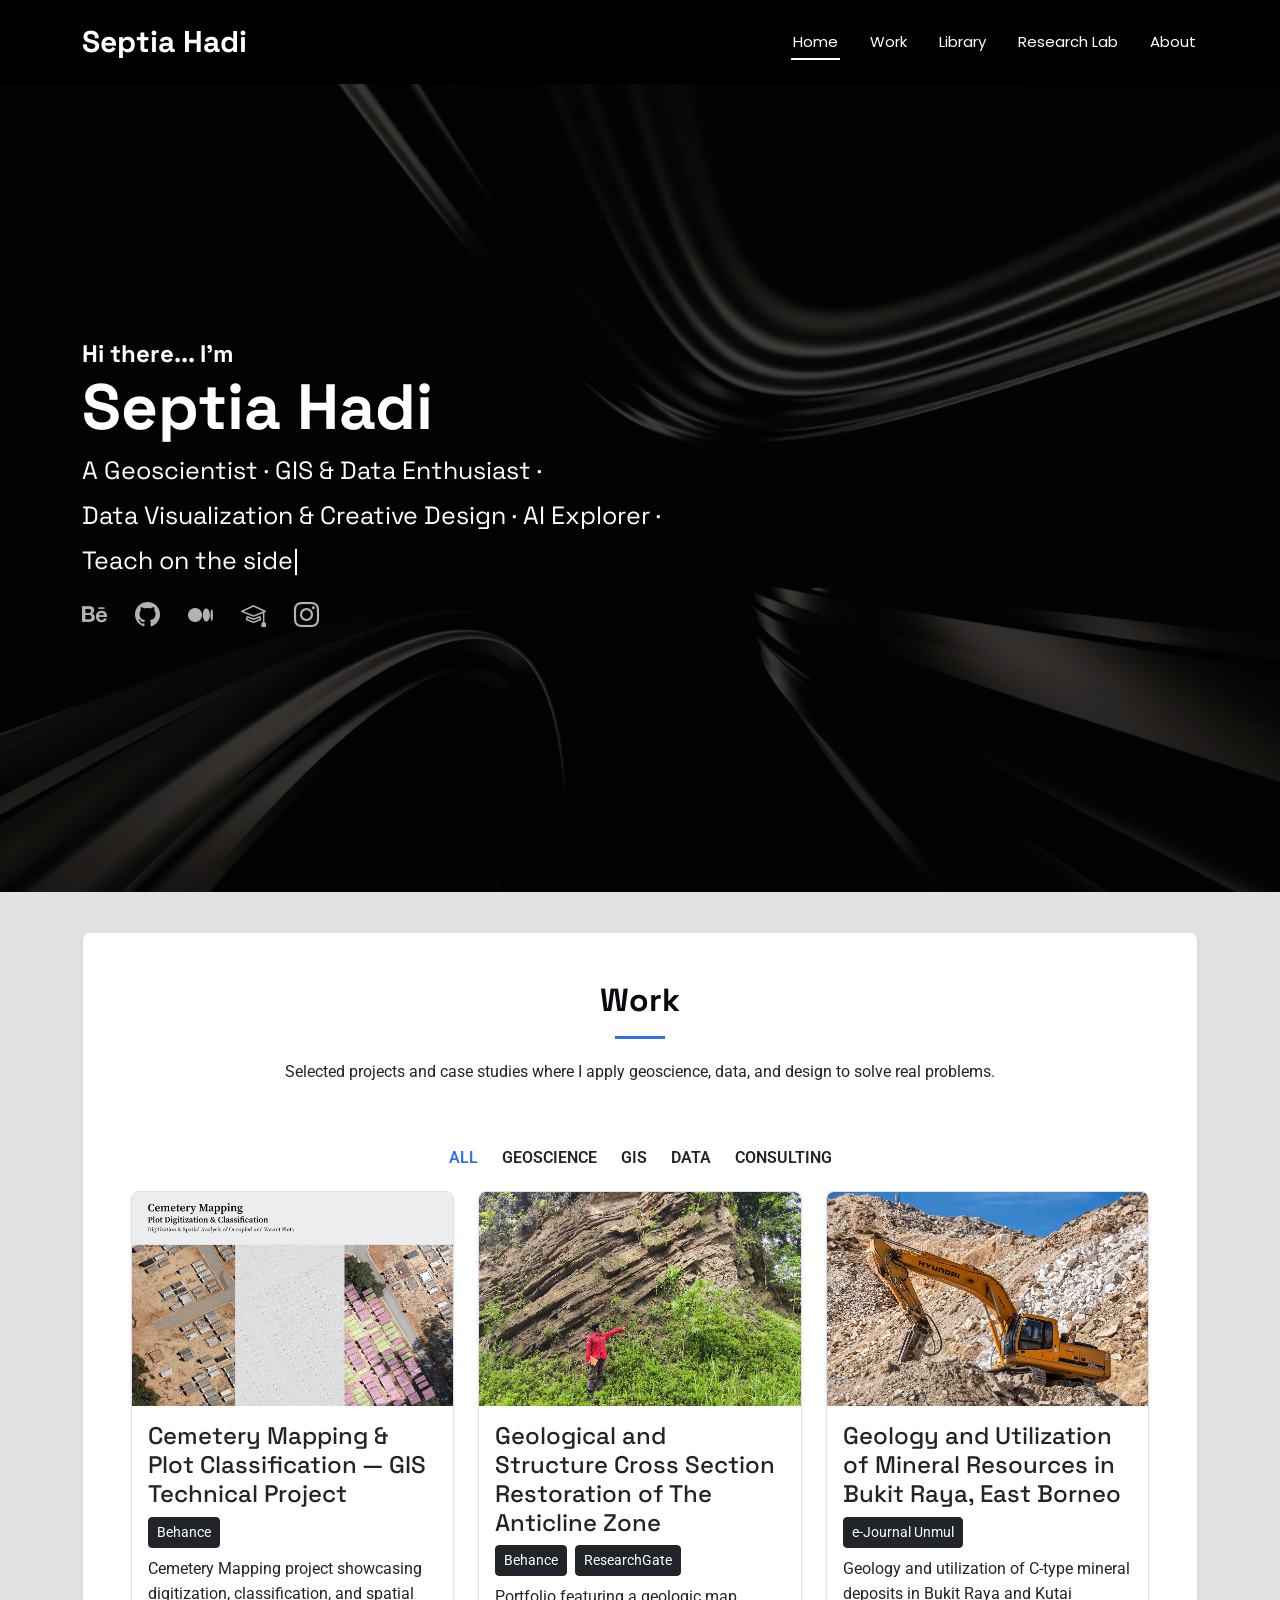
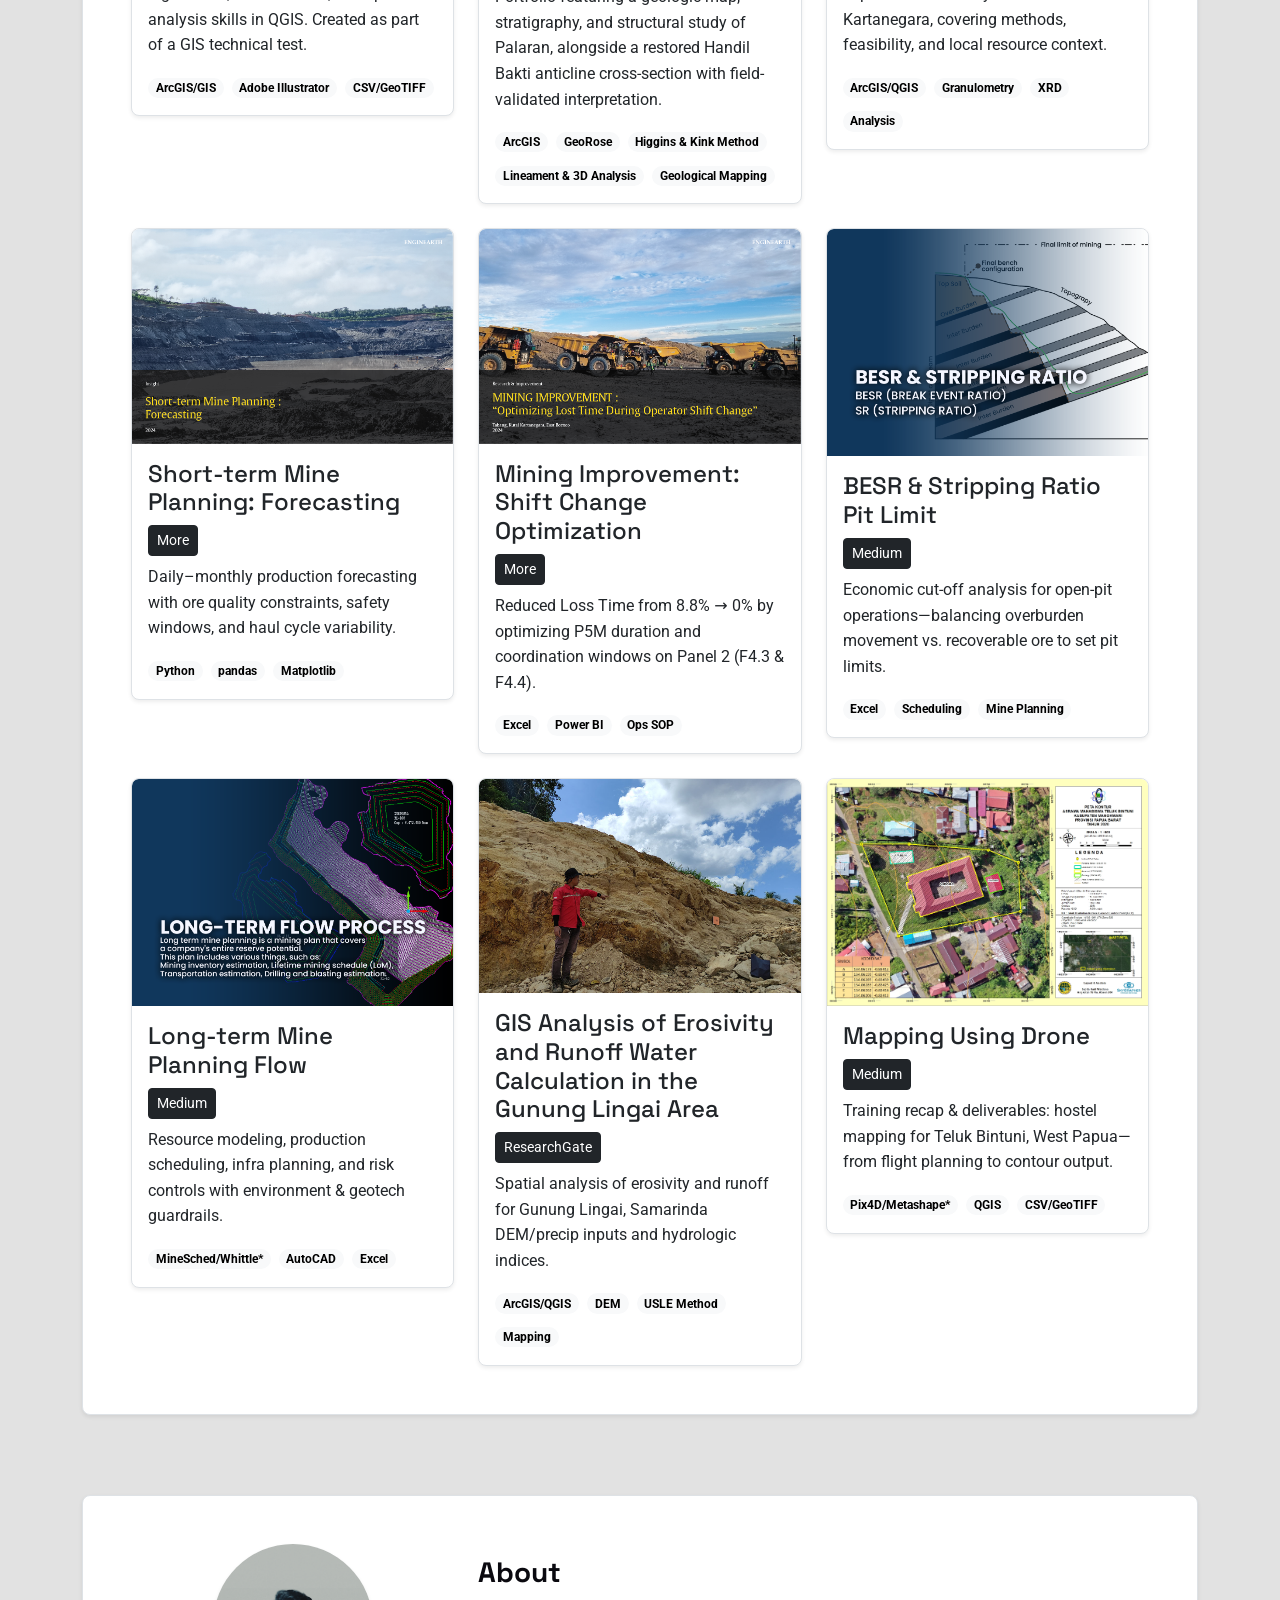
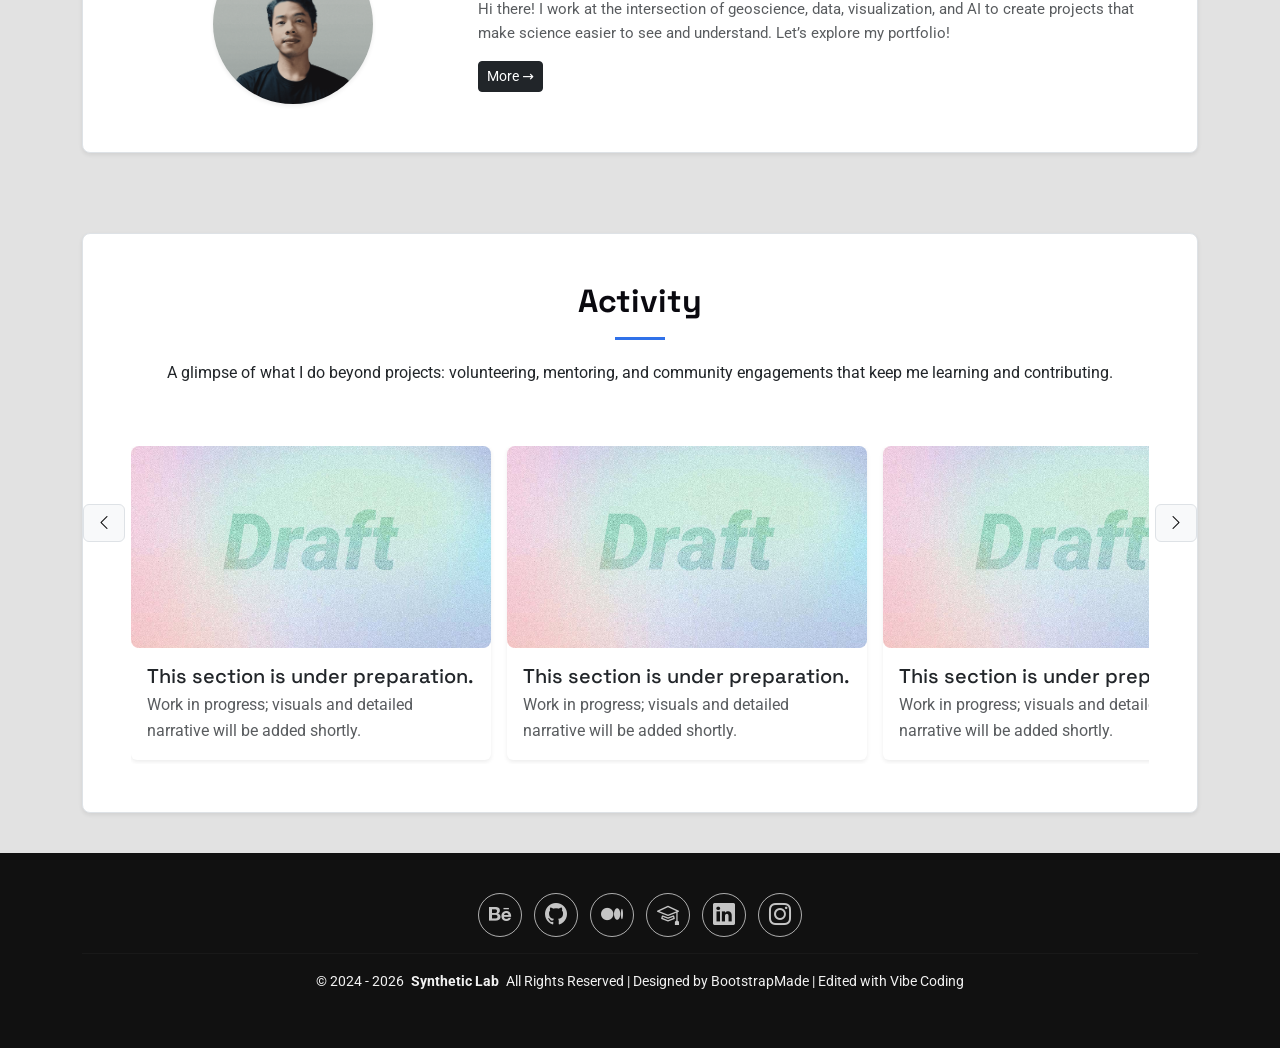
==== commit 75cdc31d: "Update site 4" ====
--- a/index.html
+++ b/index.html
@@ -48,8 +48,9 @@
           <li><a href="about.html">About</a></li>
         </ul>
         <button class="mobile-nav-toggle d-xl-none" aria-label="Toggle navigation" aria-expanded="false">
-          <i class="bi bi-list" aria-hidden="true"></i>
+          <i class="bi bi-menu-down" aria-hidden="true"></i>
         </button>
+
       </nav>
 
     </div>
--- a/assets/css/main.css
+++ b/assets/css/main.css
@@ -411,3 +411,66 @@
 .about-page #education p:first-of-type {
   margin-top: 0; 
 }
+
+/* Activity scroller: fix mobile/tablet horizontal layout */
+.activity-scroller {
+  display: flex;                 /* already in HTML, just enforce */
+  flex-wrap: nowrap;             /* jangan pindah baris */
+  overflow-x: auto;              /* scroll ke samping */
+  overflow-y: hidden;            /* cegah memanjang ke bawah */
+  gap: var(--activity-gap, 1rem);
+  scroll-snap-type: x mandatory; /* smooth snap antar kartu */
+  -webkit-overflow-scrolling: touch;
+}
+
+.activity-scroller .activity-card {
+  flex: 0 0 280px;               /* lebar “slide” default */
+  scroll-snap-align: start;
+}
+
+@media (min-width: 576px) {
+  .activity-scroller .activity-card { flex-basis: 320px; }
+}
+@media (min-width: 992px) {
+  .activity-scroller .activity-card { flex-basis: 360px; }
+}
+
+/* Gambar biar konsisten, gak bikin kartu tinggi berlebihan */
+.activity-scroller .activity-card img {
+  width: 100%;
+  aspect-ratio: 16 / 9;          /* lock proporsi */
+  object-fit: cover;
+  border-radius: .75rem;
+}
+
+/* Portfolio: fix kolom di tablet portrait (Isotope + Bootstrap) */
+#portfolio-grid { position: relative; }
+#portfolio-grid .portfolio-item { box-sizing: border-box; }
+
+@media (max-width: 767.98px) {
+  #portfolio-grid .portfolio-item { width: 100%; }     /* 1 kolom di HP */
+}
+@media (min-width: 768px) and (max-width: 1199.98px) {
+  #portfolio-grid .portfolio-item { width: 50%; }       /* 2 kolom di tablet portrait/landscape */
+}
+@media (min-width: 1200px) {
+  #portfolio-grid .portfolio-item { width: 33.3333%; }  /* 3 kolom di desktop */
+}
+
+/* Custom style for mobile nav toggle */
+.mobile-nav-toggle {
+  border: none;
+  background: transparent;
+  font-size: 1.8rem;
+  color: #fff;                  /* samain dengan header */
+  transition: transform .3s ease, color .3s ease;
+}
+
+.mobile-nav-toggle:hover {
+  color: var(--accent-color);   /* hover effect */
+}
+
+.mobile-nav-active .mobile-nav-toggle {
+  color: var(--accent-color);
+  transform: rotate(90deg);     /* animasi kecil pas aktif */
+}
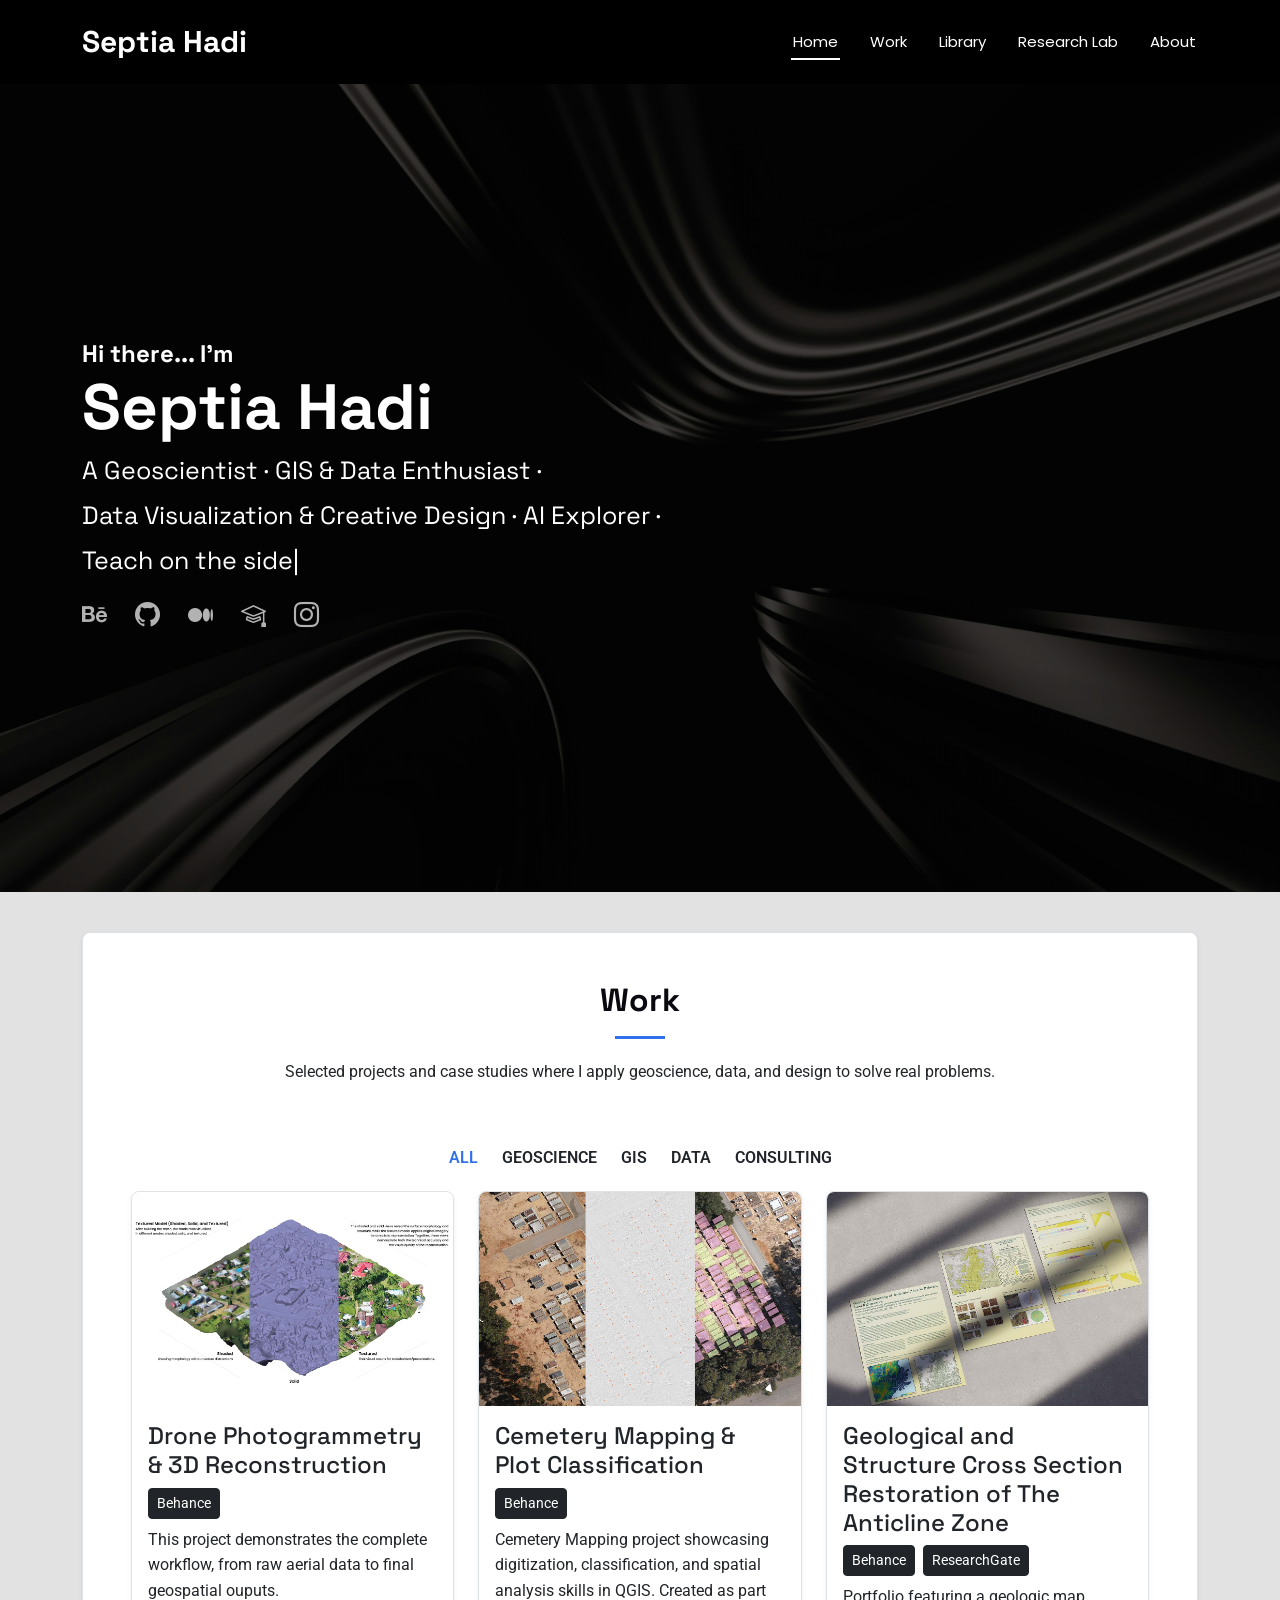
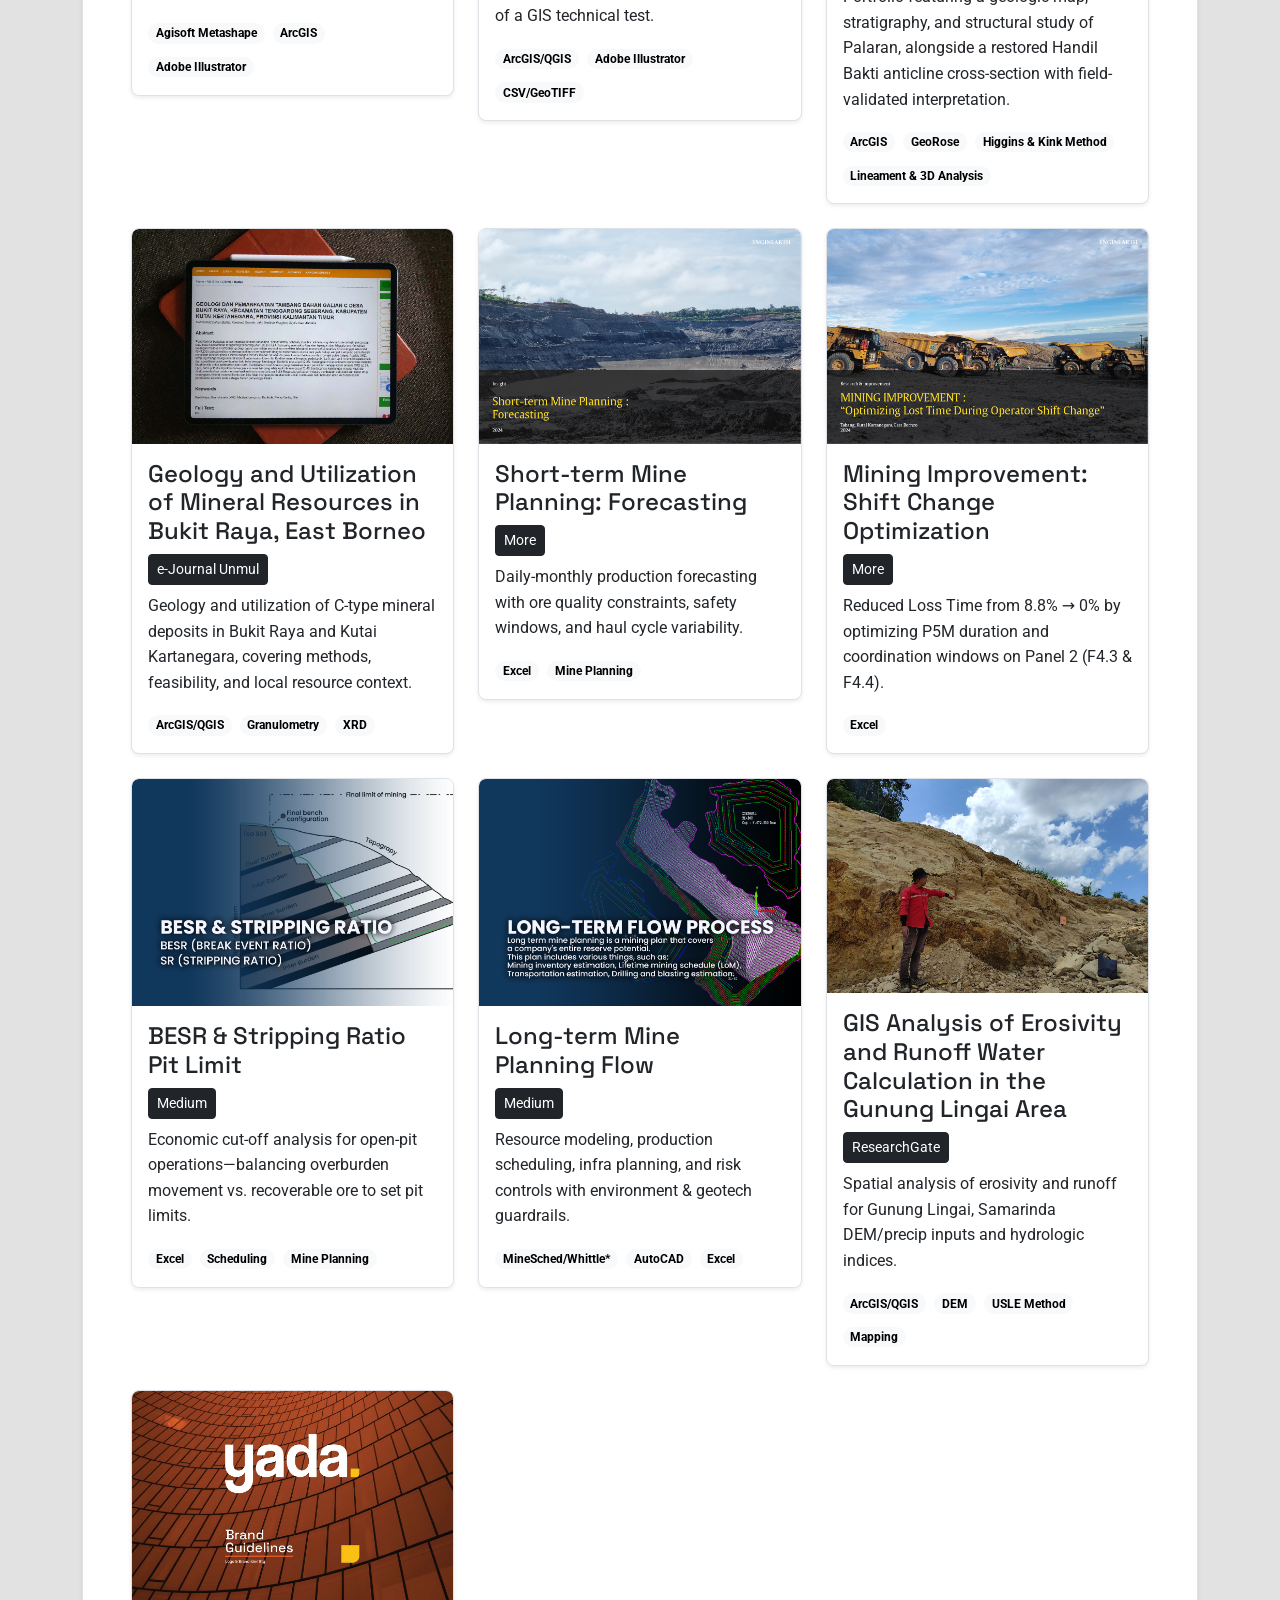
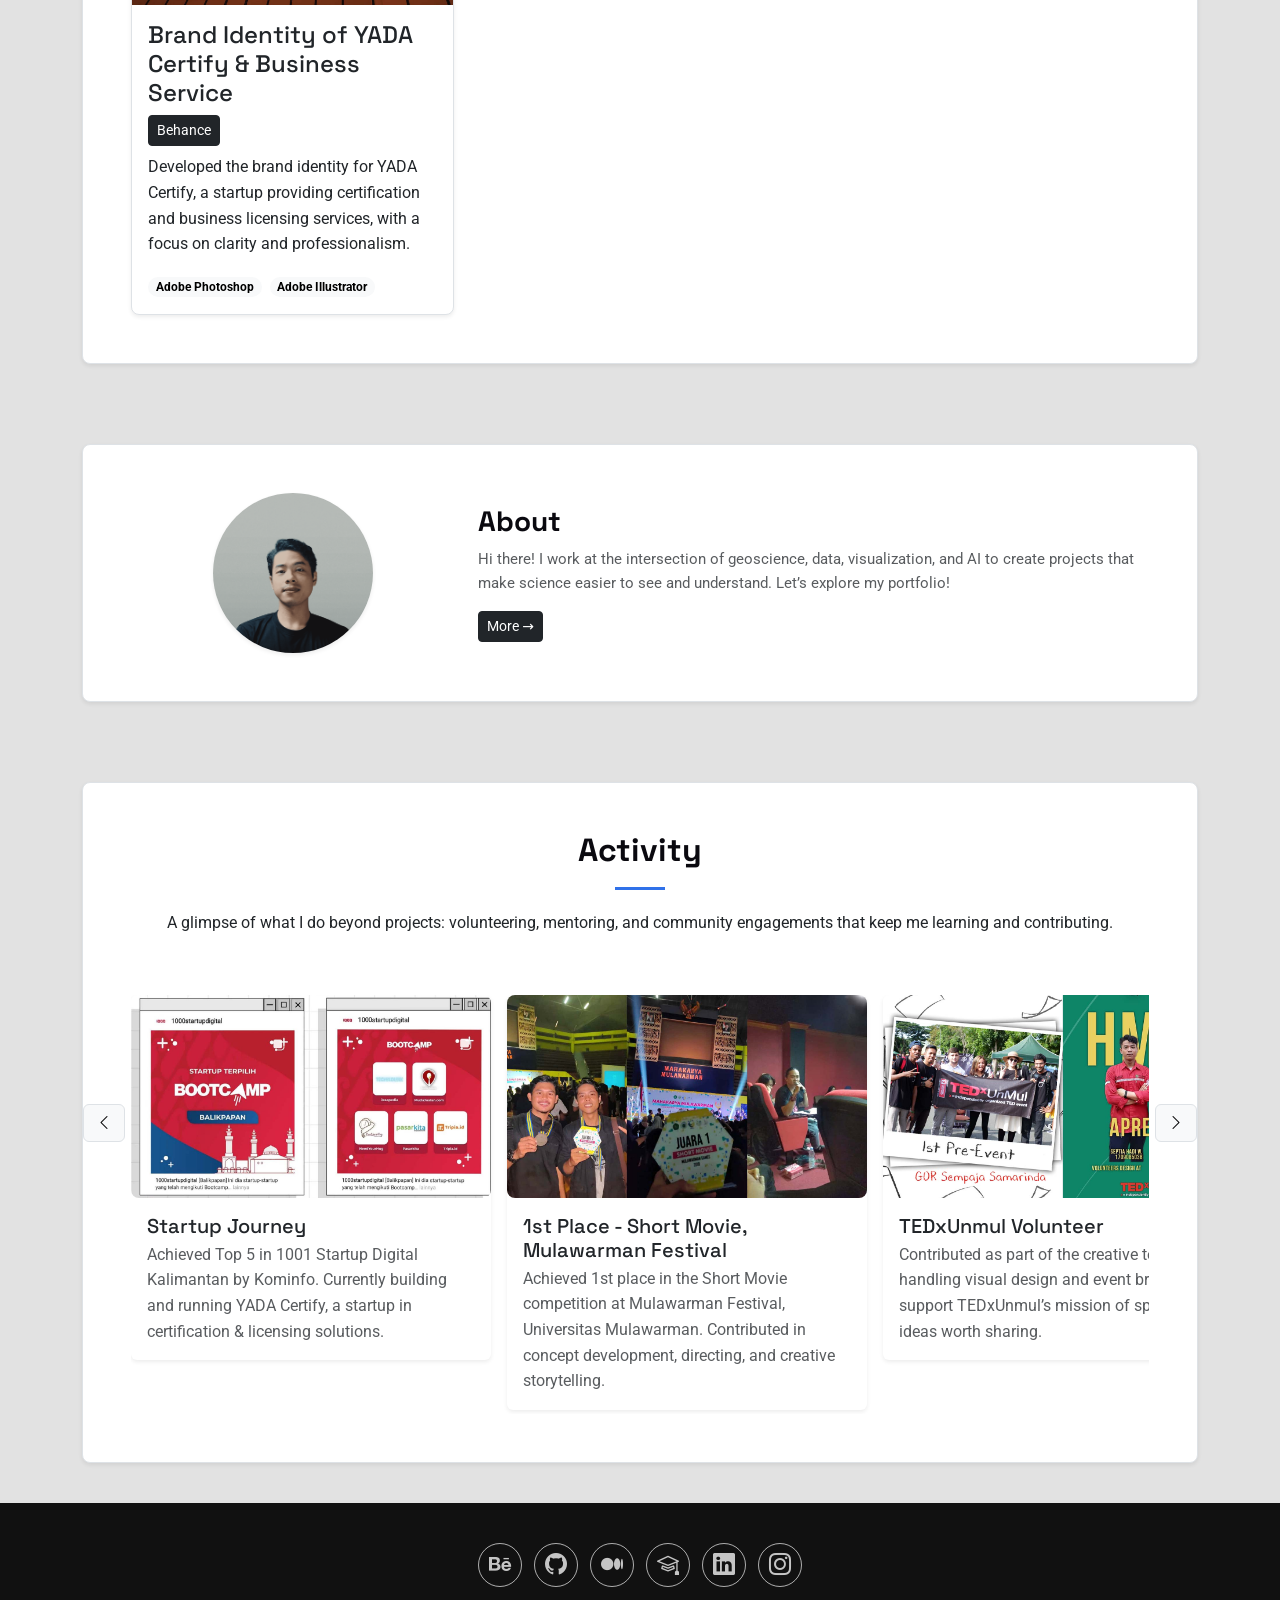
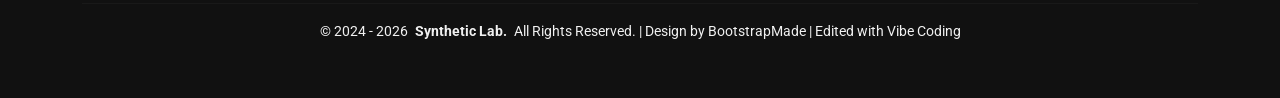
==== commit e99056bb: "Update site 6" ====
--- a/index.html
+++ b/index.html
@@ -1,4 +1,3 @@
-<!-- Cleanup: removed unused vendor (Swiper), unified header/footer, fixed Threads URL, added Isotope date sorting hook, synced section backgrounds, purged stray filter-* classes, kept visual parity -->
 <!DOCTYPE html>
 <html lang="en">
 <head>
@@ -48,9 +47,8 @@
           <li><a href="about.html">About</a></li>
         </ul>
         <button class="mobile-nav-toggle d-xl-none" aria-label="Toggle navigation" aria-expanded="false">
-          <i class="bi bi-menu-down" aria-hidden="true"></i>
+          <i class="bi bi-list" aria-hidden="true"></i>
         </button>
-
       </nav>
 
     </div>
@@ -85,10 +83,11 @@
           <a href="https://www.instagram.com/septiahadi_" target="_blank" rel="noopener" class="me-3" aria-label="Instagram">
             <i class="bi bi-instagram" aria-hidden="true"></i>
           </a>
-          <!--activity-gap
+          <!-- Threads optional
           <a href="https://threads.net/@septiahadi_" target="_blank" rel="noopener" class="me-3" aria-label="Threads">
             <i class="bi bi-threads" aria-hidden="true"></i>
-          </a -->         
+          </a>
+          -->
         </div>
       </div>
     </section>
@@ -115,11 +114,12 @@
           <!-- Grid -->
           <div class="row gy-4 isotope-container" id="portfolio-grid" data-aos="fade-up" data-aos-delay="200">
 
-            <!-- GEOSCIENCE 1 -->
+<!-- ====== PORTFOLIO GEOSCIENCE DARI BAWAH KE ATAS ============================================================================ -->
+            <!-- GEOSCIENCE 6 -->
             <div class="col-lg-4 col-md-6 portfolio-item isotope-item geoscience" data-date="2025-08-31" aria-label="Geological and Structure Cross Section Restoration of The Anticline Zone">
               <div class="card h-100 shadow-sm border rounded-3 overflow-hidden">
                 <a href="assets/img/portfolio/thesis-mapping.jpg" class="glightbox" data-gallery="portfolio-gallery-app" aria-label="Preview Thesis Structure">
-                  <img src="assets/img/portfolio/geological mapping anticline zone.jpg" class="card-img-top" alt="Cross-section restoration — Handil Bakti" loading="lazy">
+                  <img src="assets/img/portfolio/thesis-mapping.jpg" class="card-img-top" alt="Cross-section restoration — Handil Bakti" loading="lazy">
                 </a>
                 <div class="card-body d-flex flex-column">
                   <h4 class="card-title mb-2">Geological and Structure Cross Section Restoration of The Anticline Zone</h4>
@@ -133,13 +133,12 @@
                     <li><span class="badge rounded-pill text-bg-light">GeoRose</span></li>
                     <li><span class="badge rounded-pill text-bg-light">Higgins &amp; Kink Method</span></li>
                     <li><span class="badge rounded-pill text-bg-light">Lineament &amp; 3D Analysis</span></li>
-                    <li><span class="badge rounded-pill text-bg-light">Geological Mapping</span></li>
-                  </ul>
-                </div>
-              </div>
-            </div>
-
-            <!-- GEOSCIENCE 2 -->
+                  </ul>
+                </div>
+              </div>
+            </div>
+
+            <!-- GEOSCIENCE 5 -->
             <div class="col-lg-4 col-md-6 portfolio-item isotope-item geoscience" data-date="2025-08-24" aria-label="Geology and Utilization of Mineral Resources in Bukit Raya, East Borneo">
               <div class="card h-100 shadow-sm border rounded-3 overflow-hidden">
                 <a href="assets/img/portfolio/C resources.jpg" class="glightbox" data-gallery="portfolio-gallery-app" aria-label="Preview Mineral C Utilization">
@@ -155,14 +154,13 @@
                     <li><span class="badge rounded-pill text-bg-light">ArcGIS/QGIS</span></li>
                     <li><span class="badge rounded-pill text-bg-light">Granulometry</span></li>
                     <li><span class="badge rounded-pill text-bg-light">XRD</span></li>
-                    <li><span class="badge rounded-pill text-bg-light">Analysis</span></li>
-                  </ul>
-                </div>
-              </div>
-            </div>
-
-            <!-- DATA 1 -->
-            <div class="col-lg-4 col-md-6 portfolio-item isotope-item data" data-date="2025-08-18" aria-label="Short-term Mine Planning: Forecasting">
+                  </ul>
+                </div>
+              </div>
+            </div>
+
+            <!-- GEOSCINCE 4 -->
+            <div class="col-lg-4 col-md-6 portfolio-item isotope-item geoscience" data-date="2025-08-18" aria-label="Short-term Mine Planning: Forecasting">
               <div class="card h-100 shadow-sm border rounded-3 overflow-hidden">
                 <a href="assets/img/portfolio/short-term-forecasting.png" class="glightbox" data-gallery="portfolio-gallery-app" aria-label="Preview Short-term Forecasting">
                   <img src="assets/img/portfolio/short-term-forecasting.png" class="card-img-top" alt="Short-term Mine Planning — Forecasting" loading="lazy">
@@ -172,11 +170,10 @@
                   <div class="project-links d-flex flex-wrap gap-2 mb-2">
                     <a class="btn btn-sm btn-dark" href="https://drive.google.com/file/d/1YYc7R0ngNl-bxmYIabHUtcRuqEPh7b5A/view?usp=sharing" target="_blank" rel="noopener">More</a>
                   </div>
-                  <p class="card-text mb-3">Daily–monthly production forecasting with ore quality constraints, safety windows, and haul cycle variability.</p>
-                  <ul class="tools list-unstyled d-flex flex-wrap gap-2 mt-auto mb-0">
-                    <li><span class="badge rounded-pill text-bg-light">Python</span></li>
-                    <li><span class="badge rounded-pill text-bg-light">pandas</span></li>
-                    <li><span class="badge rounded-pill text-bg-light">Matplotlib</span></li>
+                  <p class="card-text mb-3">Daily-monthly production forecasting with ore quality constraints, safety windows, and haul cycle variability.</p>
+                  <ul class="tools list-unstyled d-flex flex-wrap gap-2 mt-auto mb-0">
+                    <li><span class="badge rounded-pill text-bg-light">Excel</span></li>
+                    <li><span class="badge rounded-pill text-bg-light">Mine Planning</span></li>
                   </ul>
                 </div>
               </div>
@@ -196,14 +193,12 @@
                   <p class="card-text mb-3">Reduced Loss Time from 8.8% → 0% by optimizing P5M duration and coordination windows on Panel 2 (F4.3 &amp; F4.4).</p>
                   <ul class="tools list-unstyled d-flex flex-wrap gap-2 mt-auto mb-0">
                     <li><span class="badge rounded-pill text-bg-light">Excel</span></li>
-                    <li><span class="badge rounded-pill text-bg-light">Power BI</span></li>
-                    <li><span class="badge rounded-pill text-bg-light">Ops SOP</span></li>
-                  </ul>
-                </div>
-              </div>
-            </div>
-
-            <!-- GEOSCIENCE 4 -->
+                  </ul>
+                </div>
+              </div>
+            </div>
+
+            <!-- GEOSCIENCE 2 -->
             <div class="col-lg-4 col-md-6 portfolio-item isotope-item geoscience" data-date="2025-08-05" aria-label="BESR &amp; Stripping Ratio Pit Limit">
               <div class="card h-100 shadow-sm border rounded-3 overflow-hidden">
                 <a href="assets/img/portfolio/besr.png" class="glightbox" data-gallery="portfolio-gallery-insight" aria-label="Preview BESR">
@@ -224,7 +219,7 @@
               </div>
             </div>
 
-            <!-- GEOSCIENCE 5 -->
+            <!-- GEOSCIENCE 1 -->
             <div class="col-lg-4 col-md-6 portfolio-item isotope-item geoscience" data-date="2025-07-28" aria-label="Long-term Mine Planning Flow">
               <div class="card h-100 shadow-sm border rounded-3 overflow-hidden">
                 <a href="assets/img/portfolio/long-term-process.png" class="glightbox" data-gallery="portfolio-gallery-insight" aria-label="Preview Long-term Planning">
@@ -245,20 +240,42 @@
               </div>
             </div>
 
-            <!-- GIS 1 -->
+<!-- ====== PORTFOLIO GIS DARI BAWAH KE ATAS ============================================================================ -->
+            <!-- GIS 3 -->
+            <div class="col-lg-4 col-md-6 portfolio-item isotope-item gis" data-date="2025-09-25" aria-label="Mapping Using Drone">
+              <div class="card h-100 shadow-sm border rounded-3 overflow-hidden">
+                <a href="assets/img/portfolio/drone mapping.jpg" class="glightbox" data-gallery="portfolio-gallery-insight" aria-label="Preview Drone Mapping">
+                  <img src="assets/img/portfolio/drone mapping.jpg" class="card-img-top" alt="Drone mapping — Teluk Bintuni" loading="lazy">
+                </a>
+                <div class="card-body d-flex flex-column">
+                  <h4 class="card-title mb-2">Drone Photogrammetry & 3D Reconstruction</h4>
+                  <div class="project-links d-flex flex-wrap gap-2 mb-2">
+                    <a class="btn btn-sm btn-dark" href="https://www.behance.net/gallery/234887809/Drone-Photogrammetry-3D-Reconstruction" target="_blank" rel="noopener">Behance</a>
+                  </div>
+                  <p class="card-text mb-3">This project demonstrates the complete workflow, from raw aerial data to final geospatial ouputs.</p>
+                  <ul class="tools list-unstyled d-flex flex-wrap gap-2 mt-auto mb-0">
+                    <li><span class="badge rounded-pill text-bg-light">Agisoft Metashape</span></li>
+                    <li><span class="badge rounded-pill text-bg-light">ArcGIS</span></li>
+                    <li><span class="badge rounded-pill text-bg-light">Adobe Illustrator</span></li>
+                  </ul>
+                </div>
+              </div>
+            </div>
+
+            <!-- GIS 2 -->
             <div class="col-lg-4 col-md-6 portfolio-item isotope-item gis" data-date="2025-09-10" aria-label="Cemetery Mapping &amp; Plot Classification — GIS Technical Project">
               <div class="card h-100 shadow-sm border rounded-3 overflow-hidden">
-                <a href="assets/img/portfolio/Cemetary.jpg" class="glightbox" data-gallery="portfolio-gallery-insight" aria-label="Preview Drone Mapping">
-                  <img src="assets/img/portfolio/Cemetary.jpg" class="card-img-top" alt="Cemetery mapping project" loading="lazy">
-                </a>
-                <div class="card-body d-flex flex-column">
-                  <h4 class="card-title mb-2">Cemetery Mapping &amp; Plot Classification — GIS Technical Project</h4>
+                <a href="assets/img/portfolio/Cemetary2.jpg" class="glightbox" data-gallery="portfolio-gallery-insight" aria-label="Preview Drone Mapping">
+                  <img src="assets/img/portfolio/Cemetary2.jpg" class="card-img-top" alt="Cemetery mapping project" loading="lazy">
+                </a>
+                <div class="card-body d-flex flex-column">
+                  <h4 class="card-title mb-2">Cemetery Mapping &amp; Plot Classification</h4>
                   <div class="project-links d-flex flex-wrap gap-2 mb-2">
                     <a class="btn btn-sm btn-dark" href="https://www.behance.net/gallery/234263651/Cemetery-Mapping-Plot-Classification-GIS-Project" target="_blank" rel="noopener">Behance</a>
                   </div>
                   <p class="card-text mb-3">Cemetery Mapping project showcasing digitization, classification, and spatial analysis skills in QGIS. Created as part of a GIS technical test.</p>
                   <ul class="tools list-unstyled d-flex flex-wrap gap-2 mt-auto mb-0">
-                    <li><span class="badge rounded-pill text-bg-light">ArcGIS/GIS</span></li>
+                    <li><span class="badge rounded-pill text-bg-light">ArcGIS/QGIS</span></li>
                     <li><span class="badge rounded-pill text-bg-light">Adobe Illustrator</span></li>
                     <li><span class="badge rounded-pill text-bg-light">CSV/GeoTIFF</span></li>
                   </ul>
@@ -266,7 +283,7 @@
               </div>
             </div>
 
-            <!-- GIS 2 -->
+            <!-- GIS 1 -->
             <div class="col-lg-4 col-md-6 portfolio-item isotope-item gis" data-date="2025-07-14" aria-label="GIS Analysis of Erosivity and Runoff Water Calculation in the Gunung Lingai Area">
               <div class="card h-100 shadow-sm border rounded-3 overflow-hidden">
                 <a href="assets/img/portfolio/erosivitas.jpg" class="glightbox" data-gallery="portfolio-gallery-app" aria-label="Preview Erosivity GIS">
@@ -288,22 +305,22 @@
               </div>
             </div>
 
-            <!-- GIS 3 -->
-            <div class="col-lg-4 col-md-6 portfolio-item isotope-item gis" data-date="2025-07-07" aria-label="Mapping Using Drone">
-              <div class="card h-100 shadow-sm border rounded-3 overflow-hidden">
-                <a href="assets/img/portfolio/IMC-PETA KONTUR.jpg" class="glightbox" data-gallery="portfolio-gallery-insight" aria-label="Preview Drone Mapping">
-                  <img src="assets/img/portfolio/IMC-PETA KONTUR.jpg" class="card-img-top" alt="Drone mapping — Teluk Bintuni" loading="lazy">
-                </a>
-                <div class="card-body d-flex flex-column">
-                  <h4 class="card-title mb-2">Mapping Using Drone</h4>
-                  <div class="project-links d-flex flex-wrap gap-2 mb-2">
-                    <a class="btn btn-sm btn-dark" href="https://septiahadi.medium.com/pelatihan-pemetaan-drone-di-indonesia-mapping-center-imc-b3dcebba1f2a" target="_blank" rel="noopener">Medium</a>
-                  </div>
-                  <p class="card-text mb-3">Training recap &amp; deliverables: hostel mapping for Teluk Bintuni, West Papua—from flight planning to contour output.</p>
-                  <ul class="tools list-unstyled d-flex flex-wrap gap-2 mt-auto mb-0">
-                    <li><span class="badge rounded-pill text-bg-light">Pix4D/Metashape*</span></li>
-                    <li><span class="badge rounded-pill text-bg-light">QGIS</span></li>
-                    <li><span class="badge rounded-pill text-bg-light">CSV/GeoTIFF</span></li>
+<!-- ====== PORTFOLIO CONSULTING DARI BAWAH KE ATAS ============================================================================ -->
+            <!-- CONSULTING 1 -->
+            <div class="col-lg-4 col-md-6 portfolio-item isotope-item consulting" data-date="2024-09-10" aria-label="Brand Identity of YADA Certify & Business Service">
+              <div class="card h-100 shadow-sm border rounded-3 overflow-hidden">
+                <a href="assets/img/portfolio/yada brand guideline.jpg" class="glightbox" data-gallery="portfolio-gallery-insight" aria-label="Preview Drone Mapping">
+                  <img src="assets/img/portfolio/yada brand guideline.jpg" class="card-img-top" alt="Cemetery mapping project" loading="lazy">
+                </a>
+                <div class="card-body d-flex flex-column">
+                  <h4 class="card-title mb-2">Brand Identity of YADA Certify & Business Service</h4>
+                  <div class="project-links d-flex flex-wrap gap-2 mb-2">
+                    <a class="btn btn-sm btn-dark" href="https://www.behance.net/gallery/233051169/Brand-Identity-of-YADA-Certify-Business-Service" target="_blank" rel="noopener">Behance</a>
+                  </div>
+                  <p class="card-text mb-3">Developed the brand identity for YADA Certify, a startup providing certification and business licensing services, with a focus on clarity and professionalism.</p>
+                  <ul class="tools list-unstyled d-flex flex-wrap gap-2 mt-auto mb-0">
+                    <li><span class="badge rounded-pill text-bg-light">Adobe Photoshop</span></li>
+                    <li><span class="badge rounded-pill text-bg-light">Adobe Illustrator</span></li>
                   </ul>
                 </div>
               </div>
@@ -358,34 +375,34 @@
           <div class="activity-scroller d-flex flex-nowrap gap-3 overflow-auto pb-1" role="region" aria-label="Activity list" tabindex="0" data-aos="fade-up" data-aos-delay="100" style="--activity-gap: 1rem;">
             <!-- Item 1 -->
             <div class="activity-card card h-100 shadow-sm border-0">
-              <img src="assets/img/activity/draft.jpg" class="card-img-top rounded-3" alt="Volunteer Geoscience Educator" loading="lazy">
+              <img src="assets/img/activity/startup.jpg" class="card-img-top rounded-3" alt="Volunteer Geoscience Educator" loading="lazy">
               <div class="card-body">
-                <h5 class="card-title mb-1">This section is under preparation.</h5>
-                <p class="card-text text-muted mb-0">Work in progress; visuals and detailed narrative will be added shortly.</p>
-              </div>
-            </div>
-            <!-- Item 1 -->
+                <h5 class="card-title mb-1">Startup Journey</h5>
+                <p class="card-text text-muted mb-0">Achieved Top 5 in 1001 Startup Digital Kalimantan by Kominfo. Currently building and running YADA Certify, a startup in certification & licensing solutions.</p>
+              </div>
+            </div>
+            <!-- Item 2 -->
             <div class="activity-card card h-100 shadow-sm border-0">
-              <img src="assets/img/activity/draft.jpg" class="card-img-top rounded-3" alt="Volunteer Geoscience Educator" loading="lazy">
+              <img src="assets/img/activity/shortmovie.jpg" class="card-img-top rounded-3" alt="Volunteer Geoscience Educator" loading="lazy">
               <div class="card-body">
-                <h5 class="card-title mb-1">This section is under preparation.</h5>
-                <p class="card-text text-muted mb-0">Work in progress; visuals and detailed narrative will be added shortly.</p>
-              </div>
-            </div>
-            <!-- Item 1 -->
+                <h5 class="card-title mb-1">1st Place - Short Movie, Mulawarman Festival</h5>
+                <p class="card-text text-muted mb-0">Achieved 1st place in the Short Movie competition at Mulawarman Festival, Universitas Mulawarman. Contributed in concept development, directing, and creative storytelling.</p>
+              </div>
+            </div>
+            <!-- Item 3 -->
             <div class="activity-card card h-100 shadow-sm border-0">
-              <img src="assets/img/activity/draft.jpg" class="card-img-top rounded-3" alt="Volunteer Geoscience Educator" loading="lazy">
+              <img src="assets/img/activity/TEDxUnmul.jpg" class="card-img-top rounded-3" alt="Volunteer Geoscience Educator" loading="lazy">
               <div class="card-body">
-                <h5 class="card-title mb-1">This section is under preparation.</h5>
-                <p class="card-text text-muted mb-0">Work in progress; visuals and detailed narrative will be added shortly.</p>
-              </div>
-            </div>
-            <!-- Item 1 -->
+                <h5 class="card-title mb-1">TEDxUnmul Volunteer</h5>
+                <p class="card-text text-muted mb-0">Contributed as part of the creative team, handling visual design and event branding to support TEDxUnmul’s mission of spreading ideas worth sharing.</p>
+              </div>
+            </div>
+            <!-- Item 4 -->
             <div class="activity-card card h-100 shadow-sm border-0">
-              <img src="assets/img/activity/draft.jpg" class="card-img-top rounded-3" alt="Volunteer Geoscience Educator" loading="lazy">
+              <img src="assets/img/activity/mentoring.jpg" class="card-img-top rounded-3" alt="Volunteer Geoscience Educator" loading="lazy">
               <div class="card-body">
-                <h5 class="card-title mb-1">This section is under preparation.</h5>
-                <p class="card-text text-muted mb-0">Work in progress; visuals and detailed narrative will be added shortly.</p>
+                <h5 class="card-title mb-1">Mentorship & Talks - Design Training (BEM FT, Gamakipka, etc.)</h5>
+                <p class="card-text text-muted mb-0">Provided mentorship and hands-on training in design for student organizations, helping peers build stronger creative and branding capabilities.</p>
               </div>
             </div>
           </div><!-- /.activity-scroller -->
@@ -412,8 +429,9 @@
 
       <div class="copyright">
         <p>© 2024 - <span></span>
-          <strong class="px-1 sitename">Synthetic Lab</strong>
-          <span>All Rights Reserved | Designed by BootstrapMade | Edited with Vibe Coding</span>
+          <strong class="px-1 sitename">Synthetic Lab.</strong>
+          <span>All Rights Reserved. | Design by BootstrapMade
+ | Edited with Vibe Coding</span>
         </p>
       </div>
     </div>
--- a/assets/css/main.css
+++ b/assets/css/main.css
@@ -4,32 +4,29 @@
   - Kept: global tokens, header, nav (desktop/mobile), hero, portfolio grid + filters, cards, section-title, scroll-top, preloader, footer, minor utilities.
   - Fonts: Roboto 300/400/500/700; Poppins 400/500/600; Space Grotesk 300–700.
   - Libraries aktif: Bootstrap, Bootstrap Icons, AOS, GLightbox, Isotope, imagesLoaded, Typed.js.
-  - Visual parity: required; nilai token ditarik dari tampilan index saat ini.
+  - Visual parity: required; nilai token dari tampilan saat ini.
 */
 
-/* ============================================================================
-   0) TOKENS
-============================================================================ */
+/* ============================================================================ */
+/* 0) TOKENS */
+/* ============================================================================ */
 :root {
-  /* Colors */
-  --color-bg: #e2e2e2;            /* page/section background (light) */
-  --color-bg-alt: #060606;        /* dark hero bg */
-  --color-text: #bababa;          /* body text default */
-  --color-heading: #0a090f;       /* headings */
-  --color-accent: #3071e9;        /* primary accent */
-  --color-surface: #ffffff;       /* cards/surfaces */
-  --color-contrast: #ffffff;      /* text on dark/accent */
-
-  /* Radii & shadows */
+  --color-bg: #e2e2e2;
+  --color-bg-alt: #060606;
+  --color-text: #bababa;
+  --color-heading: #0a090f;
+  --color-accent: #3071e9;
+  --color-surface: #ffffff;
+  --color-contrast: #ffffff;
+
   --radius-lg: 1rem;
   --shadow-md: 0 10px 24px rgba(0,0,0,.07);
 
-  /* Rhythm */
   --section-pad: 30px;
   --gap-card: 1rem;
   --gap-body: .25rem;
 
-  /* Back-compat for older rules */
+  /* Back-compat tokens */
   --background-color: var(--color-bg);
   --default-color: var(--color-text);
   --heading-color: var(--color-heading);
@@ -37,7 +34,7 @@
   --surface-color: var(--color-surface);
   --contrast-color: var(--color-contrast);
 
-  /* Nav */
+  /* Nav palette */
   --nav-color: #ffffff;
   --nav-hover-color: #ffffff;
   --nav-mobile-background-color: #ffffff;
@@ -69,9 +66,9 @@
   --contrast-color: #ffffff;
 }
 
-/* ============================================================================
-   1) GLOBAL BASICS
-============================================================================ */
+/* ============================================================================ */
+/* 1) GLOBAL BASICS */
+/* ============================================================================ */
 *,
 *::before,
 *::after { box-sizing: border-box; }
@@ -108,9 +105,9 @@
 /* Heading → paragraph rhythm */
 h1 + p, h2 + p, h3 + p { margin-top: var(--gap-body); }
 
-/* ============================================================================
-   2) HEADER
-============================================================================ */
+/* ============================================================================ */
+/* 2) HEADER */
+/* ============================================================================ */
 .header {
   --background-color: #000000;
   --default-color: #ffffff;
@@ -127,10 +124,10 @@
 .header .logo h1 { font-size: 30px; margin: 0; font-weight: 700; color: var(--heading-color); }
 .scrolled .header { box-shadow: 0 0 18px rgba(0, 0, 0, 0.1); }
 
-/* ============================================================================
-   3) NAVIGATION (desktop & mobile)
-   Safelist states to avoid purge: .active, .show, .open, .collapsed
-============================================================================ */
+/* ============================================================================ */
+/* 3) NAVIGATION (desktop & mobile) */
+/* Safelist states: .active, .show, .open, .collapsed */
+/* ============================================================================ */
 /* Desktop */
 @media (min-width: 1200px) {
   .navmenu { padding: 0; }
@@ -204,9 +201,9 @@
   .mobile-nav-active .navmenu>ul { display: block; }
 }
 
-/* ============================================================================
-   4) FOOTER
-============================================================================ */
+/* ============================================================================ */
+/* 4) FOOTER */
+/* ============================================================================ */
 .footer {
   color: var(--default-color);
   background-color: var(--background-color);
@@ -236,9 +233,9 @@
 .footer .credits { margin-top: 10px; font-size: 13px; }
 .footer .credits a { color: color-mix(in srgb, var(--default-color), transparent 30%); }
 
-/* ============================================================================
-   5) PRELOADER & SCROLL TOP
-============================================================================ */
+/* ============================================================================ */
+/* 5) PRELOADER & SCROLL TOP */
+/* ============================================================================ */
 #preloader {
   position: fixed; inset: 0; z-index: 999999; overflow: hidden;
   background: var(--background-color); transition: all .6s ease-out;
@@ -259,9 +256,9 @@
 .scroll-top:hover, #scroll-top:hover { background-color: color-mix(in srgb, var(--accent-color), transparent 20%); color: var(--contrast-color); }
 .scroll-top.active, #scroll-top.active { visibility: visible; opacity: 1; bottom: 15px; }
 
-/* ============================================================================
-   6) SECTIONS + TITLES
-============================================================================ */
+/* ============================================================================ */
+/* 6) SECTIONS + TITLES */
+/* ============================================================================ */
 section, .section {
   color: var(--default-color);
   background-color: var(--background-color);
@@ -286,9 +283,9 @@
 .about-page .section .section-title h2 { margin-bottom: .25rem; }
 .about-page #about-me .section-title + p { margin-top: 0; }
 
-/* ============================================================================
-   7) HERO
-============================================================================ */
+/* ============================================================================ */
+/* 7) HERO */
+/* ============================================================================ */
 .hero {
   width: 100%;
   min-height: calc(100vh - 92px);
@@ -309,10 +306,10 @@
 .hero .social-links a { font-size: 25px; color: #b2b2b2; transition: color .3s; }
 .hero .social-links a:hover { color: #ffffff; }
 
-/* ============================================================================
-   8) PORTFOLIO (filters + cards)
-   Safelist: .portfolio-item, .filter-btn, .geoscience, .gis, .data, .consulting, #portfolio-grid
-============================================================================ */
+/* ============================================================================ */
+/* 8) PORTFOLIO (filters + cards) */
+/* Safelist: .portfolio-item, .filter-btn, .geoscience, .gis, .data, .consulting, #portfolio-grid */
+/* ============================================================================ */
 .portfolio .portfolio-filters {
   padding: 0; margin: 0 auto 20px auto; list-style: none; text-align: center;
 }
@@ -330,45 +327,43 @@
 }
 .portfolio .portfolio-item { position: relative; }
 
-/* ============================================================================
-   9) RESEARCH LAB
-============================================================================ */
+/* ============================================================================ */
+/* 9) RESEARCH LAB */
+/* ============================================================================ */
 #research .lab-figure img { border-radius: var(--radius-lg); }
 #research .lab-copy h2 { font-size: 32px; font-weight: 700; }
 #research .lab-copy p { font-size: 16px; margin-bottom: 16px; }
 
-/* ============================================================================
-   10) ABOUT PREVIEW (index)
-============================================================================ */
+/* ============================================================================ */
+/* 10) ABOUT PREVIEW (index) */
+/* ============================================================================ */
 .about-preview img { max-width: 160px; border-radius: 999px; }
 .about-preview h2 { font-size: 28px; font-weight: 700; }
 .about-preview p { font-size: 15px; }
 
-/* ============================================================================
-   11) CARDS + MICRO-INTERACTION
-============================================================================ */
+/* ============================================================================ */
+/* 11) CARDS + MICRO-INTERACTION */
+/* ============================================================================ */
 .card, .border.rounded-3 { transition: transform .18s ease, box-shadow .18s ease; }
 .card:hover, .border.rounded-3:hover { transform: translateY(-2px); box-shadow: var(--shadow-md); }
 img.card-img-top { display: block; width: 100%; height: auto; border-top-left-radius: .375rem; border-top-right-radius: .375rem; }
 
-/* Grid gap helper if needed */
+/* Grid gap helper */
 .cards-grid { gap: var(--gap-card); }
 
-/* ============================================================================
-   12) UTILITIES
-============================================================================ */
+/* ============================================================================ */
+/* 12) UTILITIES */
+/* ============================================================================ */
 hr.my-0 { border: 0; height: 1px; background: linear-gradient(90deg, rgba(0,0,0,.08), rgba(0,0,0,.02)); }
 
-/* Hover hints kept for library */
 #library a.d-block { transition: all .2s; }
 #library a.d-block:hover { border-color: #00d084; box-shadow: 0 0 0 2px rgba(0, 208, 132, .15); }
 
-/* AOS delay collapse on small screens */
 @media (max-width: 768px) { [data-aos-delay] { transition-delay: 0 !important; } }
 
-/* ============================================================================
-   13) SAFELIST (do not remove; used by libs or future states)
-============================================================================ */
+/* ============================================================================ */
+/* 13) SAFELIST (do not remove; used by libs or future states) */
+/* ============================================================================ */
 /* .active, .is-active, .open, .show, .hidden, .visually-hidden, .sr-only,
    .portfolio-item, #portfolio-grid, .filter-btn,
    .geoscience, .gis, .data, .consulting,
@@ -376,101 +371,76 @@
    .bi
 */
 
-/* Footer override khusus (taruh di paling bawah main.css) */
+/* Footer override */
 footer.footer {
-  --background-color: #111111; /* background baru footer */
-  --default-color: #f1f1f1;    /* teks */
-  --heading-color: #ffffff;    /* judul/heading */
-  --accent-color: #ffffff;     /* link hover/underline */
-}
-
-/* About: align underline accent to the left of the heading */
+  --background-color: #111111;
+  --default-color: #f1f1f1;
+  --heading-color: #ffffff;
+  --accent-color: #ffffff;
+}
+
+/* About underline alignment */
 @media (min-width: 768px) {
-  .about-page .section .section-title { 
-    text-align: left;                 /* paksa container title rata kiri */
-  }
-  .about-page .section .section-title h2::after {
-    left: 0;                          /* anchor ke kiri */
-    right: auto; 
-    margin: 0;                        /* jangan center */
-  }
-}
-
-/* About page: tighter spacing under titles */
+  .about-page .section .section-title { text-align: left; }
+  .about-page .section .section-title h2::after { left: 0; right: auto; margin: 0; }
+}
+
+/* About spacing */
 .about-page .section .section-title {
-  padding-bottom: 20px;   /* lebih pendek dari default 60px */
-  margin-bottom: .5rem;   /* ganti dari mb-3 */
+  padding-bottom: 20px;
+  margin-bottom: .5rem;
   text-align: left;
 }
 .about-page .section .section-title h2 {
-  margin-bottom: .25rem;  /* judul lebih rapat dengan narasi */
-  padding-bottom: 0;      /* hilangkan padding bawah ekstra */
-}
-
+  margin-bottom: .25rem;
+  padding-bottom: 0;
+}
 .about-page #about-me p:first-of-type,
-.about-page #education p:first-of-type {
-  margin-top: 0; 
-}
-
-/* Activity scroller: fix mobile/tablet horizontal layout */
+.about-page #education p:first-of-type { margin-top: 0; }
+
+/* ============================================================================ */
+/* 14) ACTIVITY SCROLLER */
+/* ============================================================================ */
 .activity-scroller {
-  display: flex;                 /* already in HTML, just enforce */
-  flex-wrap: nowrap;             /* jangan pindah baris */
-  overflow-x: auto;              /* scroll ke samping */
-  overflow-y: hidden;            /* cegah memanjang ke bawah */
+  display: flex;
+  flex-wrap: nowrap;
+  overflow-x: auto;
+  overflow-y: hidden;
   gap: var(--activity-gap, 1rem);
-  scroll-snap-type: x mandatory; /* smooth snap antar kartu */
+  scroll-snap-type: x mandatory;
   -webkit-overflow-scrolling: touch;
 }
-
-.activity-scroller .activity-card {
-  flex: 0 0 280px;               /* lebar “slide” default */
-  scroll-snap-align: start;
-}
-
-@media (min-width: 576px) {
-  .activity-scroller .activity-card { flex-basis: 320px; }
-}
-@media (min-width: 992px) {
-  .activity-scroller .activity-card { flex-basis: 360px; }
-}
-
-/* Gambar biar konsisten, gak bikin kartu tinggi berlebihan */
+.activity-scroller .activity-card { flex: 0 0 280px; scroll-snap-align: start; }
+@media (min-width: 576px) { .activity-scroller .activity-card { flex-basis: 320px; } }
+@media (min-width: 992px) { .activity-scroller .activity-card { flex-basis: 360px; } }
 .activity-scroller .activity-card img {
   width: 100%;
-  aspect-ratio: 16 / 9;          /* lock proporsi */
+  aspect-ratio: 16 / 9;
   object-fit: cover;
   border-radius: .75rem;
 }
 
-/* Portfolio: fix kolom di tablet portrait (Isotope + Bootstrap) */
+/* ============================================================================ */
+/* 15) PORTFOLIO GRID WIDTH FIXES (Isotope + Bootstrap) */
+/* ============================================================================ */
 #portfolio-grid { position: relative; }
 #portfolio-grid .portfolio-item { box-sizing: border-box; }
-
-@media (max-width: 767.98px) {
-  #portfolio-grid .portfolio-item { width: 100%; }     /* 1 kolom di HP */
-}
-@media (min-width: 768px) and (max-width: 1199.98px) {
-  #portfolio-grid .portfolio-item { width: 50%; }       /* 2 kolom di tablet portrait/landscape */
-}
-@media (min-width: 1200px) {
-  #portfolio-grid .portfolio-item { width: 33.3333%; }  /* 3 kolom di desktop */
-}
-
-/* Custom style for mobile nav toggle */
+@media (max-width: 767.98px) { #portfolio-grid .portfolio-item { width: 100%; } }
+@media (min-width: 768px) and (max-width: 1199.98px) { #portfolio-grid .portfolio-item { width: 50%; } }
+@media (min-width: 1200px) { #portfolio-grid .portfolio-item { width: 33.3333%; } }
+
+/* ============================================================================ */
+/* 16) MOBILE NAV TOGGLE POLISH */
+/* ============================================================================ */
 .mobile-nav-toggle {
   border: none;
   background: transparent;
   font-size: 1.8rem;
-  color: #fff;                  /* samain dengan header */
+  color: #fff;
   transition: transform .3s ease, color .3s ease;
 }
-
-.mobile-nav-toggle:hover {
-  color: var(--accent-color);   /* hover effect */
-}
-
+.mobile-nav-toggle:hover { color: var(--accent-color); }
 .mobile-nav-active .mobile-nav-toggle {
   color: var(--accent-color);
-  transform: rotate(90deg);     /* animasi kecil pas aktif */
-}
+  transform: rotate(90deg);
+}
